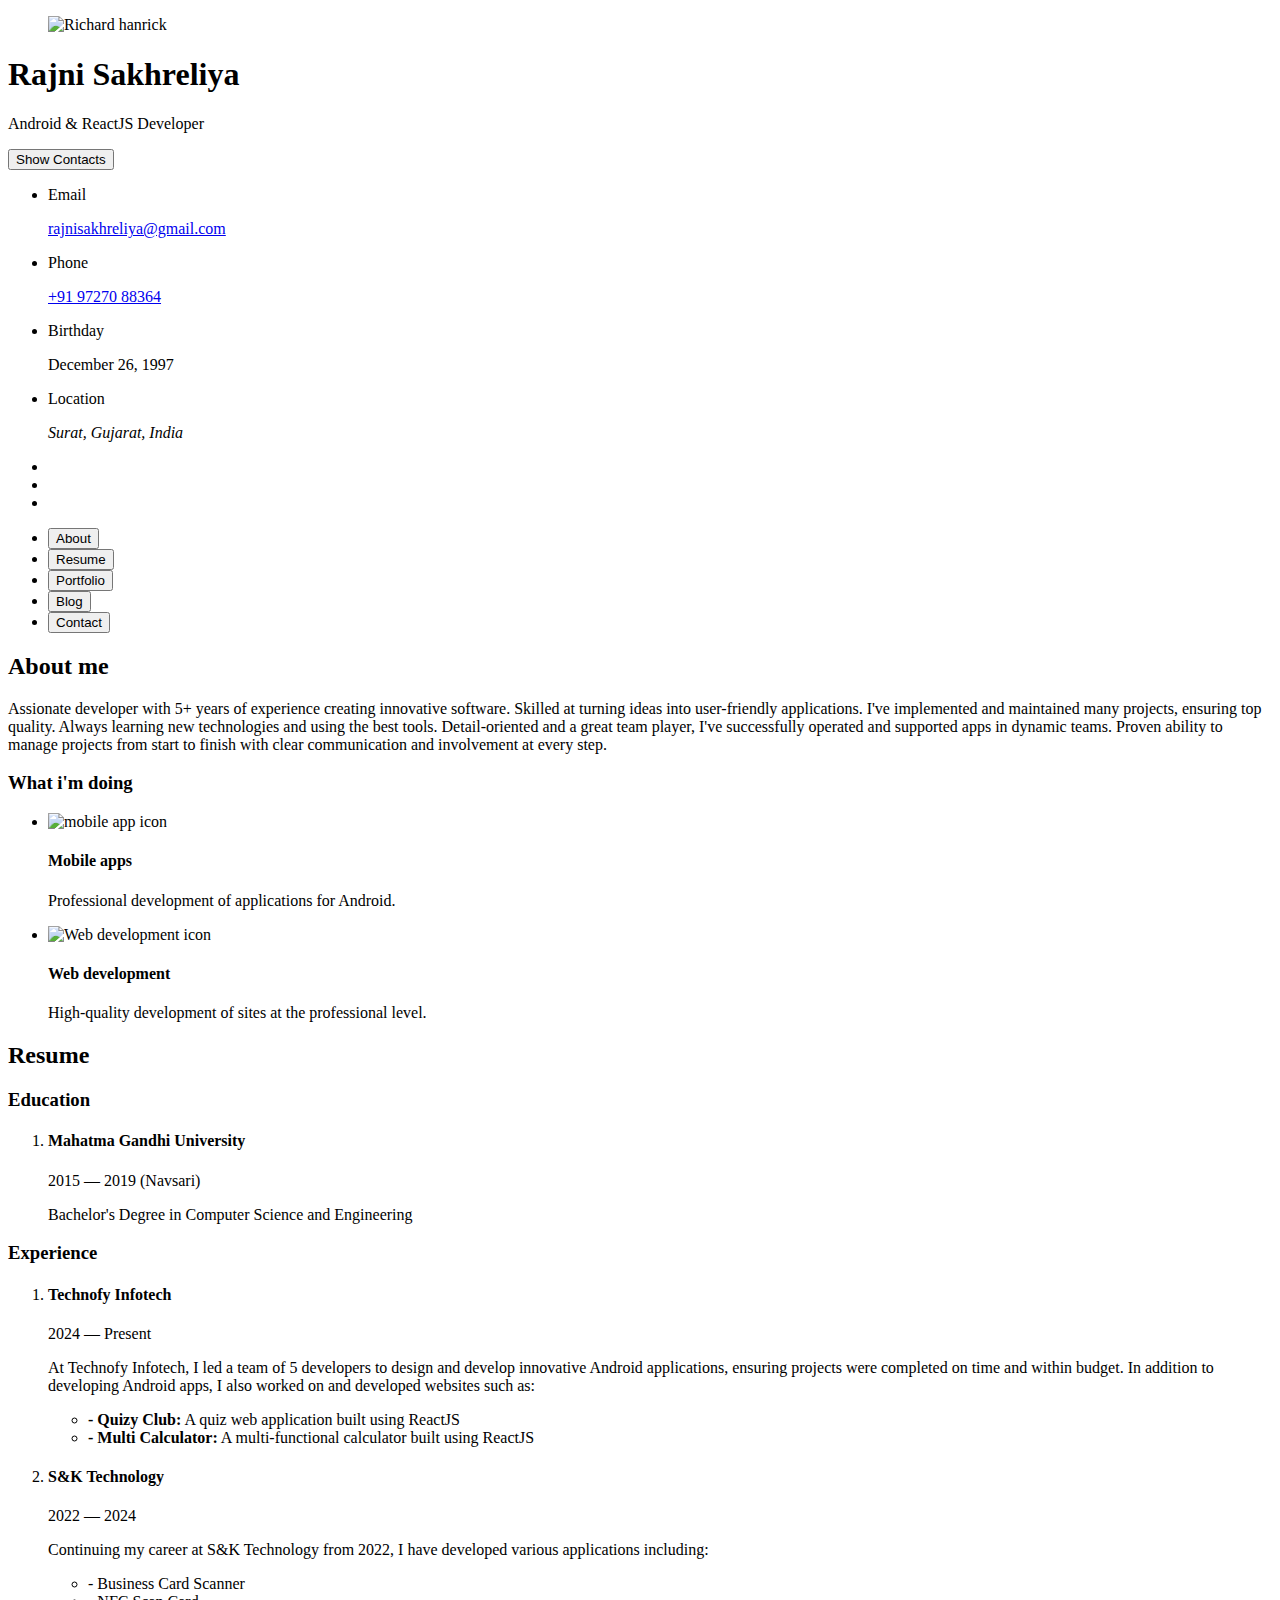
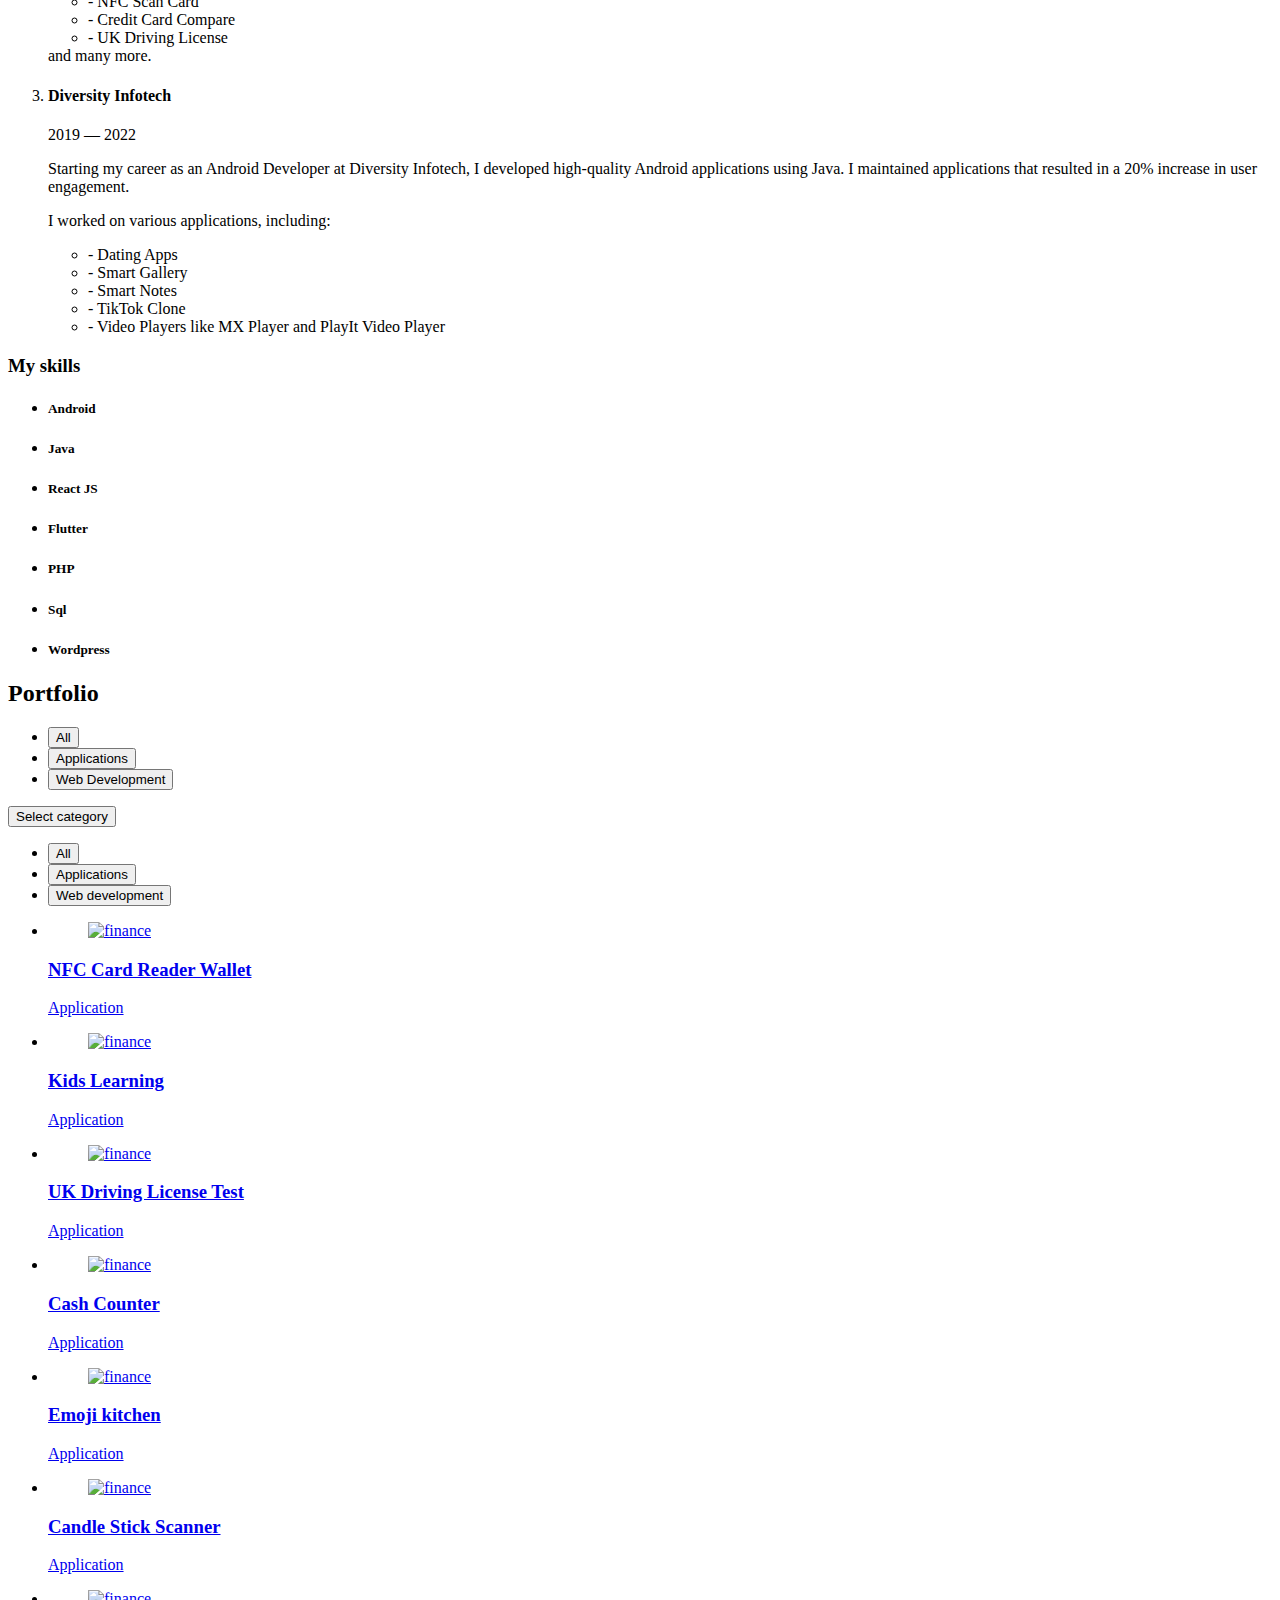
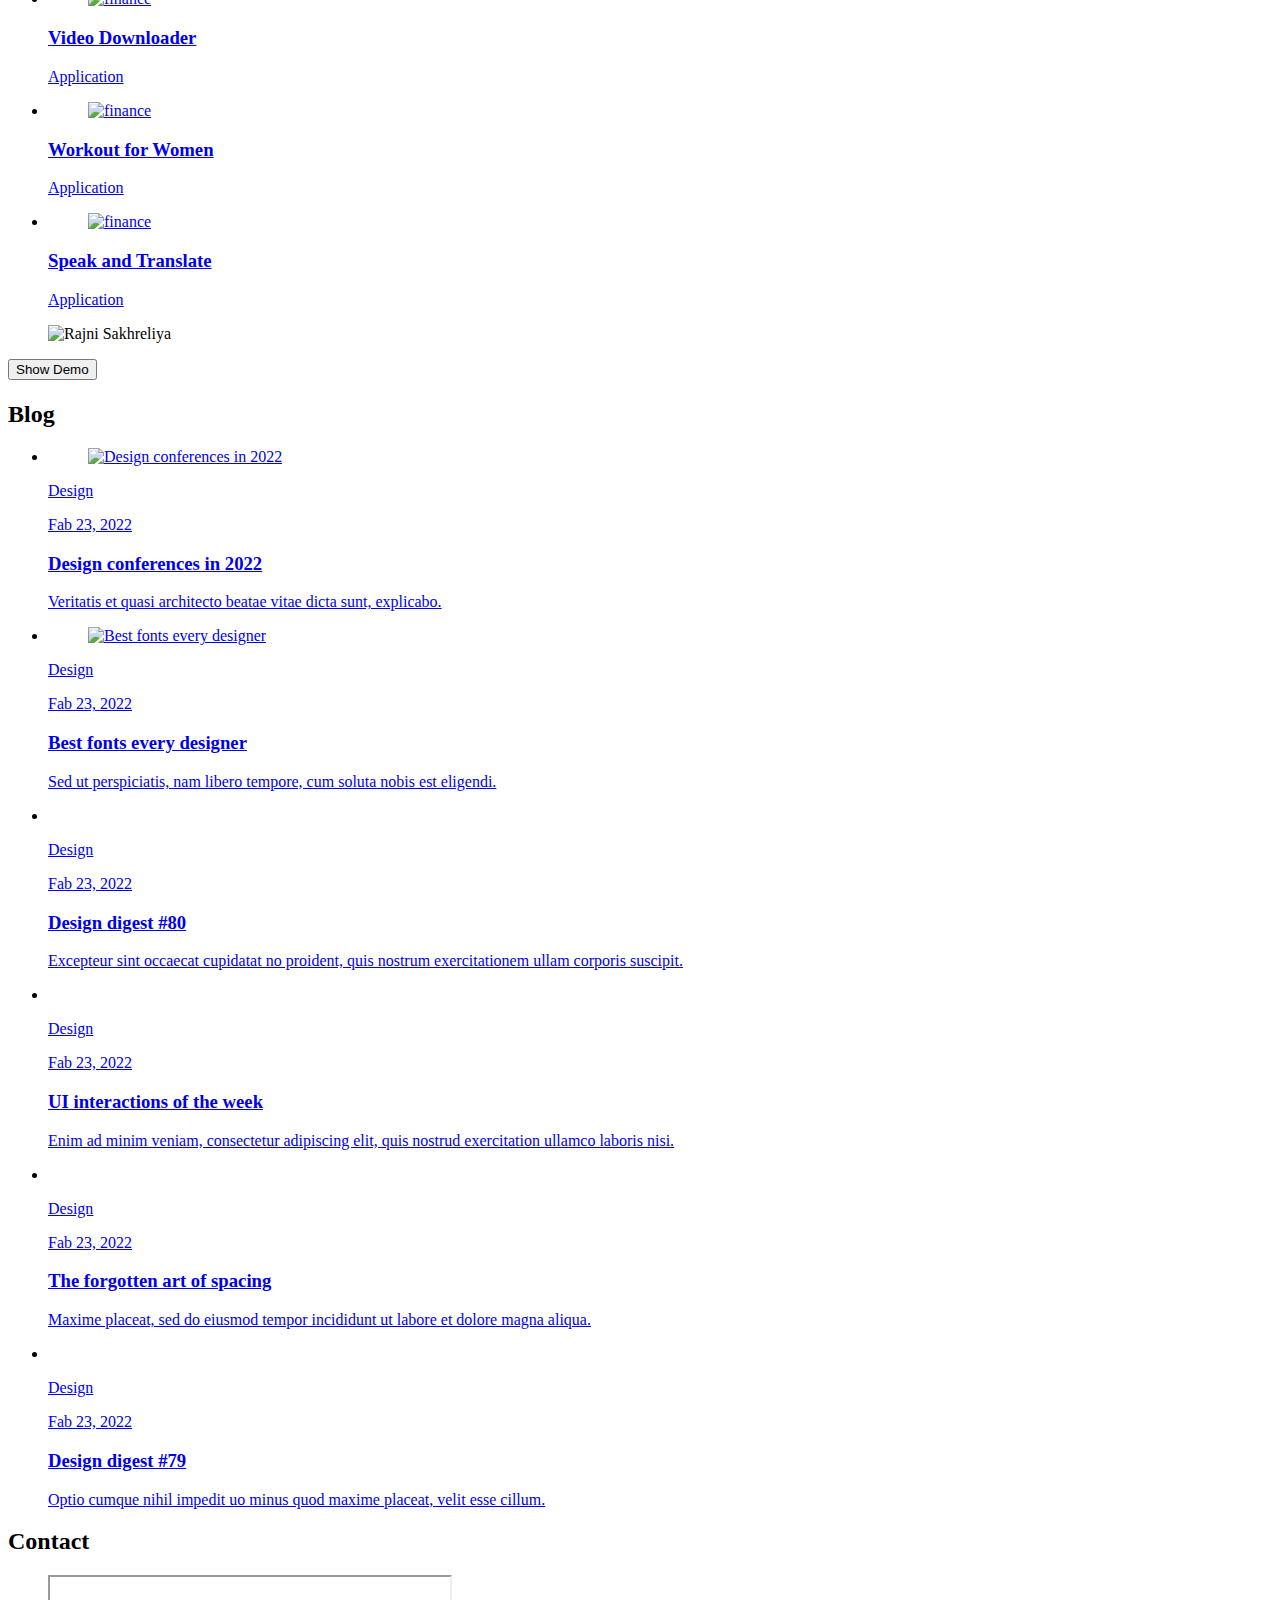
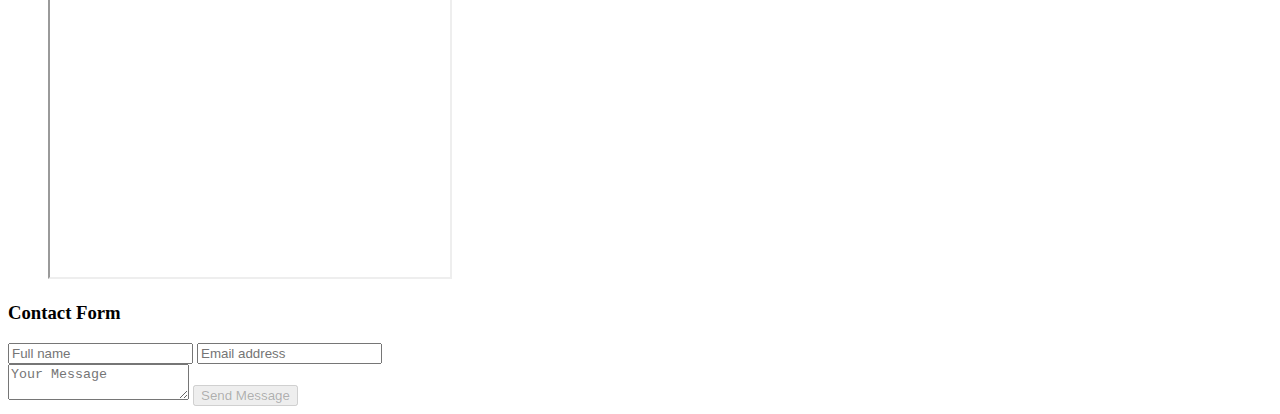
==== index.html @ 37bd0cf2 "Update index.html" ====
<!DOCTYPE html>
<html lang="en">

<head>
  <meta charset="UTF-8">
  <meta http-equiv="X-UA-Compatible" content="IE=edge">
  <meta name="viewport" content="width=device-width, initial-scale=1.0">
  <title>Rajni Portfolio</title>

  <link rel="shortcut icon" href="./assets/images/logo.ico" type="image/x-icon">

  <link rel="stylesheet" href="./assets/css/style.css">
  <link rel="preconnect" href="https://fonts.googleapis.com">
  <link rel="preconnect" href="https://fonts.gstatic.com" crossorigin>
  <link href="https://fonts.googleapis.com/css2?family=Poppins:wght@300;400;500;600&display=swap" rel="stylesheet">
</head>

<body>
  <main>

    <!-- SideBar -->
    <aside class="sidebar" data-sidebar>
      <div class="sidebar-info">

        <figure class="avatar-box">
          <img src="./assets/images/my-avatar.png" alt="Richard hanrick" width="80" style="margin-bottom: 1px;">
        </figure>

        <div class="info-content">
          <h1 class="name" title="Richard hanrick">Rajni Sakhreliya</h1>
          <p class="title">Android & ReactJS Developer</p>
        </div>

        <button class="info_more-btn" data-sidebar-btn>
          <span>Show Contacts</span>
          <ion-icon name="chevron-down"></ion-icon>
        </button>

      </div>

      <div class="sidebar-info_more">
        <div class="separator"></div>

        <ul class="contacts-list">
          <li class="contact-item">

            <div class="icon-box">
              <ion-icon name="mail-outline"></ion-icon>
            </div>

            <div class="contact-info">
              <p class="contact-title">Email</p>
              <a href="mailto:rajnisakhreliya@gmail.com" class="contact-link">rajnisakhreliya@gmail.com</a>
            </div>

          </li>

          <li class="contact-item">
            <div class="icon-box">
              <ion-icon name="phone-portrait-outline"></ion-icon>
            </div>

            <div class="contact-info">
              <p class="contact-title">Phone</p>

              <a href="tel:+919727088364" class="contact-link">+91 97270 88364</a>
            </div>
          </li>

          <li class="contact-item">

            <div class="icon-box">
              <ion-icon name="calendar-outline"></ion-icon>
            </div>

            <div class="contact-info">
              <p class="contact-title">Birthday</p>

              <time datetime="1997-12-26">December 26, 1997</time>
            </div>

          </li>

          <li class="contact-item">
            <div class="icon-box">
              <ion-icon name="location-outline"></ion-icon>
            </div>

            <div class="contact-info">
              <p class="contact-title">Location</p>

              <address>Surat, Gujarat, India</address>
            </div>
          </li>

        </ul>

        <div class="separator"></div>

        <ul class="social-list">
          <li class="social-item">
            <a href="https://www.linkedin.com/in/rajni-sakhreliya" class="social-link">
              <ion-icon name="logo-linkedin"></ion-icon>
            </a>
          </li>

          <li class="social-item">
            <a href="https://www.instagram.com/rajni_sakhreliya" class="social-link">
              <ion-icon name="logo-instagram"></ion-icon>
            </a>
          </li>

          <li class="social-item">
            <a href="https://www.facebook.com/rajni.sakhreliya" class="social-link">
              <ion-icon name="logo-facebook"></ion-icon>
            </a>
          </li>
        </ul>
      </div>
    </aside>

    <!--
      - #main-content
    -->

    <div class="main-content">
      <!--
        - #NAVBAR
      -->

      <nav class="navbar">

        <ul class="navbar-list">

          <li class="navbar-item">
            <button class="navbar-link  active" data-nav-link>About</button>
          </li>

          <li class="navbar-item">
            <button class="navbar-link" data-nav-link>Resume</button>
          </li>

          <li class="navbar-item">
            <button class="navbar-link" data-nav-link>Portfolio</button>
          </li>

          <li class="navbar-item">
            <button class="navbar-link" data-nav-link>Blog</button>
          </li>

          <li class="navbar-item">
            <button class="navbar-link" data-nav-link>Contact</button>
          </li>
        </ul>
      </nav>

      <!--
        - #ABOUT
      -->

      <article class="about  active" data-page="about">

        <header>
          <h2 class="h2 article-title">About me</h2>
        </header>

        <section class="about-text">
          <p>
            Assionate developer with 5+ years of experience creating innovative software. Skilled at turning ideas into
            user-friendly applications. I've implemented and maintained many projects, ensuring top quality. Always
            learning new technologies and using the best tools. Detail-oriented and a great team player, I've
            successfully operated and supported apps in dynamic teams. Proven ability to manage projects from start to
            finish with clear communication and involvement at every step.
          </p>
        </section>

        <!--
          - service
        -->

        <section class="service">
          <h3 class="h3 service-title">What i'm doing</h3>

          <ul class="service-list">

            <li class="service-item">
              <div class="service-icon-box">
                <img src="./assets/images/icon-app.svg" alt="mobile app icon" width="40">
              </div>

              <div class="service-content-box">
                <h4 class="h4 service-item-title">Mobile apps</h4>
                <p class="service-item-text">
                  Professional development of applications for Android.
                </p>
              </div>
            </li>

            <li class="service-item">
              <div class="service-icon-box">
                <img src="./assets/images/icon-dev.svg" alt="Web development icon" width="40">
              </div>

              <div class="service-content-box">
                <h4 class="h4 service-item-title">Web development</h4>
                <p class="service-item-text">
                  High-quality development of sites at the professional level.
                </p>
              </div>
            </li>
          </ul>
        </section>

      </article>

      <!--
        - #RESUME ARTICAL
      -->

      <article class="resume" data-page="resume">
        <header>
          <h2 class="h2 article-title">Resume</h2>
        </header>

        <section class="timeline">

          <div class="title-wrapper">
            <div class="icon-box">
              <ion-icon name="book-outline"></ion-icon>
            </div>
            <h3 class="h3">Education</h3>
          </div>

          <ol class="timeline-list">
            <li class="timeline-item">
              <h4 class="h4 timeline-item-title">Mahatma Gandhi University </h4>

              <span>2015 — 2019 (Navsari)</span>

              <p class="timeline-text">
                Bachelor's Degree in Computer Science and Engineering
              </p>
            </li>

          </ol>
        </section>

        <section class="timeline">

          <div class="title-wrapper">
            <div class="icon-box">
              <ion-icon name="book-outline"></ion-icon>
            </div>

            <h3 class="h3">Experience</h3>
          </div>

          <ol class="timeline-list">
            <li class="timeline-item">
              <h4 class="h4 timeline-item-title">Technofy Infotech</h4>

              <span>2024 — Present</span>

              <p class="timeline-text">
                At Technofy Infotech, I led a team of 5 developers to design and develop innovative Android
                applications, ensuring
                projects were completed on time and within budget. In addition to developing Android apps, I also worked
                on and
                developed websites such as:
              <ul>
                <li class="timeline-text"><strong>- Quizy Club:</strong> A quiz web application built using ReactJS</li>
                <li class="timeline-text"><strong>- Multi Calculator:</strong> A multi-functional calculator built using
                  ReactJS
                </li>
              </ul>
              </p>
            </li>

            <li class="timeline-item">
              <h4 class="h4 timeline-item-title">S&K Technology</h4>

              <span>2022 — 2024</span>

              <p class="timeline-text">
                Continuing my career at S&K Technology from 2022, I have developed various applications including:
              <ul>
                <li class="timeline-text">- Business Card Scanner</li>
                <li class="timeline-text">- NFC Scan Card</li>
                <li class="timeline-text">- Credit Card Compare</li>
                <li class="timeline-text">- UK Driving License</li>
              </ul>
              and many more.
              </p>
            </li>

            <li class="timeline-item">
              <h4 class="h4 timeline-item-title">Diversity Infotech</h4>

              <span>2019 — 2022</span>

              <p class="timeline-text">
                Starting my career as an Android Developer at Diversity Infotech, I developed high-quality Android
                applications using
                Java. I maintained applications that resulted in a 20% increase in user engagement.
              </p>
              <p class="timeline-text">I worked on various applications, including:</p>
              <ul>
                <li class="timeline-text">- Dating Apps</li>
                <li class="timeline-text">- Smart Gallery</li>
                <li class="timeline-text">- Smart Notes</li>
                <li class="timeline-text">- TikTok Clone</li>
                <li class="timeline-text">- Video Players like MX Player and PlayIt Video Player</li>
              </ul>
            </li>
          </ol>
        </section>

        <section class="skill">
          <h3 class="h3 skills-title">My skills</h3>

          <ul class="skills-list content-card">
            <li class="skills-item">
              <div class="title-wrapper">
                <h5 class="h5">Android</h5>
                <data value="90"></data>
              </div>

              <div class="skill-progress-bg">
                <div class="skill-progress-fill" style="width: 95%;"></div>
              </div>
            </li>

            <li class="skills-item">
              <div class="title-wrapper">
                <h5 class="h5">Java</h5>
                <data value="70"></data>
              </div>

              <div class="skill-progress-bg">
                <div class="skill-progress-fill" style="width: 90%;"></div>
              </div>
            </li>

            <li class="skills-item">
              <div class="title-wrapper">
                <h5 class="h5">React JS</h5>
                <data value="90"></data>
              </div>

              <div class="skill-progress-bg">
                <div class="skill-progress-fill" style="width: 70%;"></div>
              </div>
            </li>

            <li class="skills-item">
              <div class="title-wrapper">
                <h5 class="h5">Flutter</h5>
                <data value="50"></data>
              </div>

              <div class="skill-progress-bg">
                <div class="skill-progress-fill" style="width: 60%;"></div>
              </div>
            </li>

            <li class="skills-item">
              <div class="title-wrapper">
                <h5 class="h5">PHP</h5>
                <data value="50"></data>
              </div>

              <div class="skill-progress-bg">
                <div class="skill-progress-fill" style="width: 75%;"></div>
              </div>
            </li>

            <li class="skills-item">
              <div class="title-wrapper">
                <h5 class="h5">Sql</h5>
                <data value="50"></data>
              </div>

              <div class="skill-progress-bg">
                <div class="skill-progress-fill" style="width: 80%;"></div>
              </div>
            </li>

            <li class="skills-item">
              <div class="title-wrapper">
                <h5 class="h5">Wordpress</h5>
                <data value="50"></data>
              </div>

              <div class="skill-progress-bg">
                <div class="skill-progress-fill" style="width: 70%;"></div>
              </div>
            </li>

          </ul>
        </section>
      </article>

      <!--
        - #PORTFOLIO
      -->

      <article class="portfolio" data-page="portfolio">

        <header>
          <h2 class="h2 article-title">Portfolio</h2>
        </header>

        <section class="projects">

          <ul class="filter-list">

            <li class="filter-item">
              <button class="active" data-filter-btn>All</button>
            </li>

            <li class="filter-item">
              <button data-filter-btn>Applications</button>
            </li>

            <li class="filter-item">
              <button data-filter-btn>Web Development</button>
            </li>

          </ul>

          <div class="filter-select-box">
            <button class="filter-select" data-select>
              <div class="select-value" data-selecct-value>Select category</div>

              <div class="select-icon">
                <ion-icon name="chevron-down"></ion-icon>
              </div>
            </button>

            <ul class="select-list">

              <li class="select-item">
                <button data-select-item>All</button>
              </li>

              <li class="select-item">
                <button data-select-item>Applications</button>
              </li>

              <li class="select-item">
                <button data-select-item>Web development</button>
              </li>
            </ul>
          </div>

          <ul class="project-list">

            <!-- NFC Card -->
            <li class="project-item active" data-filter-item data-category="applications">
              <a href="#">
                <figure class="project-img">
                  <div class="project-item-icon-box">
                    <ion-icon name="eye-outline"></ion-icon>
                  </div>

                  <img src="./assets/images/project-emv-card-reader.png" data-project-item-img alt="finance"
                    loading="lazy">
                </figure>

                <h3 class="project-title" data-project-item-title>NFC Card Reader Wallet</h3>
                <p class="project-category" data-project-item-category>Application</p>
                <div data-project-item-description style="display: none;">
                  The Credit Card Reader & NFC (EMV) Reader app
                  was designed to allow users to read the public data stored on their NFC-compliant EMV banking cards,
                  such as credit cards.
                  </br>
                  You can check the credit cards of different banks in more than 10 countries. You can get more details
                  of credit cards. There is also a section where you can filter out credit cards based on categories
                  like Shopping, Rewards, travel, Fuel, Essentials, and many more.
                  </br>
                  Also you can compare credit cards of different bank and different category wise. Please note, that we
                  are showing details of the credit cards, we do not provide any cards or apply to any cards.
                  </br></br>
                  Features:
                  <ul>
                    <li>★ Enriched user experience with intuitive and easy-to-navigate UI</li>
                    <li>★ Hassle-free store card details in the app</li>
                    <li>★ Check Credit cards of different banks in various countries</li>
                    <li>★ Check Credit cards of different categories like Shopping, Travel, Lifestyle, etc</li>
                    <li>★ Bookmark the Credit card you like to check later</li>
                    <li>★ Compare cards to find out which card is best for you</li>
                  </ul>

                </div>
                <div data-project-item-languages style="display: none;">Android, Java,API Calling, XML, Sql, MVVM </div>
                <div data-project-item-demo style="display: none;">
                  https://drive.google.com/file/d/1HzG6AMuUWaq7MR0-kSmy1gDQw8aWxxe7/view?usp=sharing</div>
              </a>
            </li>

            <!-- KidsLearning -->
            <li class="project-item active" data-filter-item data-category="applications">
              <a href="#">
                <figure class="project-img">
                  <div class="project-item-icon-box">
                    <ion-icon name="eye-outline"></ion-icon>
                  </div>

                  <img src="./assets/images/project-kids-learning.png" data-project-item-img alt="finance"
                    loading="lazy">
                </figure>

                <h3 class="project-title" data-project-item-title>Kids Learning</h3>
                <p class="project-category" data-project-item-category>Application</p>
                <div data-project-item-description style="display: none;">Online ABC kids tracing activity for preschool
                  children's home schooling. Kids Learning - Preschool Game is a phonics and alphabet teaching app that
                  makes learning fun for children, from toddlers all the way to preschoolers and kindergartners. It
                  features a series of tracing games to help kids recognize letter shapes, associate them with phonic
                  sounds, and put their alphabet knowledge to use in fun matching exercises.
                  </br></br>
                  Learning English letters, numbers, shapes, curves, slanting lines, straight lines, simple lines and
                  free drawings, colors, and other basic vocabulary. Any toddler, kindergartner or preschool age child
                  can learn English and the English alphabet and numbers simply kids tracing letters by following their
                  finger.
                  </br></br>
                  Features:
                  <ul>
                    <li>★ A colorful early education app that helps children learn the English alphabet.</li>
                    <li>★ Includes ABC tracing games, phonics pairing, letter matching, and more.</li>
                    <li>★ Uppercase and lowercase letters to trace, listen to, and match.</li>
                    <li>★ The smart interface helps kids focus on phonics and letters without accidentally exiting the
                      game.</li>
                    <li>★ No third-party ads, no in-app purchases, no tricks. Just pure educational fun!</li>
                  </ul>

                </div>
                <div data-project-item-languages style="display: none;">Android, Java, XML, Sql, MVVM, Gaming</div>
                <div data-project-item-demo style="display: none;">
                  https://drive.google.com/file/d/1RkirMKvVw6NXuIkEI4VCY2BHumgSeE2_/view?usp=sharing</div>
              </a>
            </li>

            <!-- UK RTO Exam -->
            <li class="project-item active" data-filter-item data-category="applications">
              <a href="#">
                <figure class="project-img">
                  <div class="project-item-icon-box">
                    <ion-icon name="eye-outline"></ion-icon>
                  </div>

                  <img src="./assets/images/project-uk-driving-test.png" data-project-item-img alt="finance"
                    loading="lazy">
                </figure>

                <h3 class="project-title" data-project-item-title>UK Driving License Test</h3>
                <p class="project-category" data-project-item-category>Application</p>
                <div data-project-item-description style="display: none;">
                  Pass your DVSA driving theory test with the UK Driving Theory Test app. This comprehensive app is
                  your one-stop solution, packed with the newest revision questions and answers for 2024, officially
                  licensed by DVSA.
                  </br></br>
                  Features:
                  <ul>
                    <li>★ Latest Hazard Perception Clips </li>
                    <li>★ Track your learning progress </li>
                    <li>★ Choose between multiple training modes</li>
                    <li>★ Gain free lifetime access</li>
                  </ul>
                </div>

                <div data-project-item-languages style="display: none;">Android, Java, XML, Sql, MVVM, Api </div>
                <div data-project-item-demo style="display: none;">
                  https://drive.google.com/file/d/1gPe0cGnFcUcIkZ-HS95boil0c5PxLZWm/view?usp=sharing</div>
              </a>
            </li>

            <!-- Cashcounter -->
            <li class="project-item active" data-filter-item data-category="applications">
              <a href="#">
                <figure class="project-img">
                  <div class="project-item-icon-box">
                    <ion-icon name="eye-outline"></ion-icon>
                  </div>

                  <img src="./assets/images/project-cash-counter.png" data-project-item-img alt="finance"
                    loading="lazy">
                </figure>

                <h3 class="project-title" data-project-item-title>Cash Counter</h3>
                <p class="project-category" data-project-item-category>Application</p>
                <div data-project-item-description style="display: none;">Easily count and keep track of your cash with
                  the ultimate money counting app.
                  </br></br>
                  Cash Counter - Money Counter is specially designed for Indian user to calculate daily counter of a
                  shop, or a user can use it for banking purpose. cash calculator money counter. This app is ads free
                  version of cash counter and Calculation app.

                  It is extremely simple to use and is meant to help you conduct your day-to-day business operations
                  faster and easier than before, such as managing Jama Udhar, sending payment getting daily and
                  time-wise reports. You can use the app fully offline/online, and you can backup whenever you get
                  network. If you lose or change your phone, you can restore all your data.
                  </br></br>
                  Features:
                  <ul>
                    <li>★ Billing companies, Timber business, Restaurant</li>
                    <li>★ DTH Recharge, Mobile Recharge and Electronics Repair and Accessories shops</li>
                    <li>★ Kirana Shop, General Store, Grocery Store, Provision Store</li>
                    <li>★ Bakery, Snacks Centers, Fruit and Juice Shops</li>
                    <li>★ Jewellery shop, Jauhar, gold seller</li>
                    <li>★ Garments, Hosiery, tailor shop</li>
                    <li>★ Paan Shops, Chai Shop, Cigarette Dukaan</li>
                    <li>★ Personal Credit Book Keeping</li>
                    <li>★ Udhar Bahi Khata or Credit Ledger</li>
                    <li>★ Credit Debit Book For personal use</li>
                  </ul>
                  </br>
                  Just put the number of Banknotes And coins. The money counter will help you to sum up the total values
                  of banknotes and coins. The summation of the entered money will be calculated and shown instantly.
                  Especially useful for shopkeepers and small and medium businesses making sales on credit and len den.

                </div>
                <div data-project-item-languages style="display: none;">Android, Java, XML, Sql, MVVM </div>
                <div data-project-item-demo style="display: none;">
                  https://drive.google.com/file/d/1NC8bgMeU8YXLPoBxiuBSlPgnDsabXAvg/view?usp=sharing</div>
              </a>
            </li>

            <!-- Emoji kitchen -->
            <li class="project-item active" data-filter-item data-category="applications">
              <a href="#">
                <figure class="project-img">
                  <div class="project-item-icon-box">
                    <ion-icon name="eye-outline"></ion-icon>
                  </div>

                  <img src="./assets/images/project-emoji-kitchen.png" data-project-item-img alt="finance"
                    loading="lazy">
                </figure>

                <h3 class="project-title" data-project-item-title>Emoji kitchen</h3>
                <p class="project-category" data-project-item-category>Application</p>
                <div data-project-item-description style="display: none;">The app has a unique feature that expresses
                  your emotions in emojis that are built by you🎨. This is like an emojis merge game, like a kitchen of
                  emojis. You can cook emojis👩‍🍳👨‍🍳 as per your need. That expresses your true love and your
                  emotions. The DIY mix app makes you happier to express your feelings in emojis without using
                  repetitive words🔥.
                  </br></br>
                  Features:
                  <ul>
                    <li>★ Unique mix emoji is ready for your use. Various emoji categories in Emoji Kitchen app include
                      smileys, animals, food... and more.</li>
                    <li>★ Select two emojis and merge them with over 500+ unique emojis to create cute emojis, DIY
                      animal emojis, mix emoji with Emoji Kitchen DIY mix.</li>
                    <li>★ Merge Emojis app is easy for all ages and has unlimited playtime.</li>
                    <li>★ Emoji Kitchen Emoji Mix regularly updates with new emojis.</li>
                    <li>10,000+ Combined Results: Emoji Kitchen DIY mix unique emoji creations and is completely free to
                      play.</li>
                  </ul>

                </div>
                <div data-project-item-languages style="display: none;">Android, Java, XML, Sql </div>
                <div data-project-item-demo style="display: none;">
                  https://drive.google.com/file/d/1XNHiolx2_KIKtWQPYAycQWu7V4E7kVLO/view?usp=sharing</div>
              </a>
            </li>

            <!-- Candle Stick -->
            <li class="project-item active" data-filter-item data-category="applications">
              <a href="#">
                <figure class="project-img">
                  <div class="project-item-icon-box">
                    <ion-icon name="eye-outline"></ion-icon>
                  </div>

                  <img src="./assets/images/project-candle-stick.png" data-project-item-img alt="finance"
                    loading="lazy">
                </figure>

                <h3 class="project-title" data-project-item-title>Candle Stick Scanner</h3>
                <p class="project-category" data-project-item-category>Application</p>
                <div data-project-item-description style="display: none;">
                  This app will teach you from A to Z, including advanced candlestick patterns and chart patterns.We aim
                  to make top-tier financial education accessible to everyone, ensuring both absolute beginners and
                  experienced traders can unlock new knowledge.
                  </br>
                  Embark on an extensive journey into the world of trading with our app. Our platform offers a wide
                  array of tutorials covering various aspects of trading, from basic concepts to advanced strategies.
                  </br>
                  Professionals use candlestick patterns to predict market movements and maximize profits. With our app,
                  you can leverage these powerful tools to enhance your trading success.
                  </br></br>
                  Features:
                  <ul>
                    <li>★ High-Quality Financial Education</li>
                    <li>★ Comprehensive Tutorials</li>
                    <li>★ Master Candlestick Patterns</li>
                  </ul>
                </div>

                <div data-project-item-languages style="display: none;">Android, Java, XML, Sql, MVVM, Api </div>
                <div data-project-item-demo style="display: none;">
                  https://drive.google.com/file/d/1rHL5Gvr1xMzDjvcLE6acLAMd4PKIaBxb/view?usp=sharing</div>
              </a>
            </li>

            <!-- Video Downloader -->
            <li class="project-item active" data-filter-item data-category="applications">
              <a href="#">
                <figure class="project-img">
                  <div class="project-item-icon-box">
                    <ion-icon name="eye-outline"></ion-icon>
                  </div>

                  <img src="./assets/images/project-video-downloader.png" data-project-item-img alt="finance"
                    loading="lazy">
                </figure>

                <h3 class="project-title" data-project-item-title>Video Downloader</h3>
                <p class="project-category" data-project-item-category>Application</p>
                <div data-project-item-languages style="display: none;">Android, Java, Sql, Api </div>
                <div data-project-item-demo style="display: none;">
                  https://drive.google.com/file/d/1o6hQ4DJOy5TppKMUfPt34MFmVFn14QcT/view?usp=sharing</div>
              </a>
            </li>

            <!-- Fitness Workout -->
            <li class="project-item active" data-filter-item data-category="applications">
              <a href="#">
                <figure class="project-img">
                  <div class="project-item-icon-box">
                    <ion-icon name="eye-outline"></ion-icon>
                  </div>

                  <img src="./assets/images/project-fitness-workout.png" data-project-item-img alt="finance"
                    loading="lazy">
                </figure>

                <h3 class="project-title" data-project-item-title>Workout for Women</h3>
                <p class="project-category" data-project-item-category>Application</p>
                <div data-project-item-description style="display: none;">
                  Get fit with the women workout - female fitness app! Sweat 7 mins a day to get a perfect bikini body!
                  Women Workout - Female Fitness helps you burn belly fat, tone butt, slim legs, trim waistline and get
                  in shape. Follow the home workout to feel the burn. Keep fit and be a better me!
                  </br>
                  Train your body, burn calories, lose weight, you will get a sexy body before you know it!
                  </br></br>
                  Features:
                  <ul>
                    <li>★ Workout at Home</li>
                    <li>★ Customize Training</li>
                    <li>★ Fat Burning Workouts & Hiit Workouts</li>
                    <li>★ Fitness Coach</li>
                    <li>★ No equipment needed</li>
                    <li>★ Lose Belly Fat</li>
                  </ul>
                </div>

                <div data-project-item-languages style="display: none;">Android, Java, XML, Sql, MVVM, Api </div>
                <div data-project-item-demo style="display: none;"></div>
              </a>
            </li>

            <!-- Speak Translate -->
            <li class="project-item active" data-filter-item data-category="applications">
              <a href="#">
                <figure class="project-img">
                  <div class="project-item-icon-box">
                    <ion-icon name="eye-outline"></ion-icon>
                  </div>

                  <img src="./assets/images/project-speak-translate.png" data-project-item-img alt="finance"
                    loading="lazy">
                </figure>

                <h3 class="project-title" data-project-item-title>Speak and Translate</h3>
                <p class="project-category" data-project-item-category>Application</p>
                <div data-project-item-description style="display: none;">
                  Speak and Translate – Translator Master all languages is a voice translator and document translator
                  tool.This app provide multiple features including offline translation, speech to translate, text to
                  speech, voice interpreter - translator, document translator, translator master all language etc
                  </br></br>
                  Features:
                  <ul>
                    <li>★ All Languages Translator</li>
                    <li>★ Interpreter voice translator </li>
                    <li>★ Speech to Text Translator</li>
                    <li>★ User Friendly Design</li>
                  </ul>
                </div>

                <div data-project-item-languages style="display: none;">Android, Java, XML, Sql, MVVM, Api </div>
                <div data-project-item-demo style="display: none;"></div>
              </a>
            </li>


          </ul>
        </section>

        <div class="modal-container" data-modal-container-portpolio>

          <div class="overlay" data-overlay></div>

          <section class="testimonials-modal">
            <div class="modal-close-btn" data-modal-close-btn-portpolio>
              <ion-icon name="close-outline"></ion-icon>
            </div>

            <div class="modal-img-wrapper">
              <figure class="modal-avatar-box">
                <img src="./assets/images/avatar-1.png" alt="Rajni Sakhreliya" data-project-img>
              </figure>

              <button class="demo-button" data-show-demo-button>Show Demo</button>
            </div>

            <div class="modal-content">
              <h4 class="h3 modal-title" data-project-title></h4>
              <div class="project-language" data-project-technologies></div>
              <div data-project-text style="margin-top: 10px;" class="project-description"></div>
            </div>
          </section>
        </div>
      </article>

      <!--
        - #BLOG
      -->

      <article class="blog" data-page="blog">

        <header>
          <h2 class="h2 article-title">Blog</h2>
        </header>

        <section class="blog-posts">
          <ul class="blog-posts-list">

            <li class="blog-post-item">
              <a href="#">
                <figure class="blog-banner-box">
                  <img src="./assets/images/blog-1.jpg" alt="Design conferences in 2022" loading="lazy">
                </figure>

                <div class="blog-content">
                  <div class="blog-meta">
                    <p class="blog-category">Design</p>
                    <span class="dot"></span>
                    <time datetime="2022-02-23">Fab 23, 2022</time>
                  </div>

                  <h3 class="h3 blog-item-title">Design conferences in 2022</h3>

                  <p class="blog-text">
                    Veritatis et quasi architecto beatae vitae dicta sunt, explicabo.
                  </p>
                </div>
              </a>
            </li>

            <li class="blog-post-item">
              <a href="#">

                <figure class="blog-banner-box">
                  <img src="./assets/images/blog-2.jpg" alt="Best fonts every designer" loading="lazy">
                </figure>

                <div class="blog-content">

                  <div class="blog-meta">
                    <p class="blog-category">Design</p>

                    <span class="dot"></span>

                    <time datetime="2022-02-23">Fab 23, 2022</time>
                  </div>

                  <h3 class="h3 blog-item-title">Best fonts every designer</h3>

                  <p class="blog-text">
                    Sed ut perspiciatis, nam libero tempore, cum soluta nobis est eligendi.
                  </p>

                </div>

              </a>
            </li>

            <li class="blog-post-item">
              <a href="#">

                <figure class="blog-banner-box">
                  <img src="./assets/images/blog-3.jpg" alt="Design digest #80" loading="lazy">
                </figure>

                <div class="blog-content">

                  <div class="blog-meta">
                    <p class="blog-category">Design</p>

                    <span class="dot"></span>

                    <time datetime="2022-02-23">Fab 23, 2022</time>
                  </div>

                  <h3 class="h3 blog-item-title">Design digest #80</h3>

                  <p class="blog-text">
                    Excepteur sint occaecat cupidatat no proident, quis nostrum exercitationem ullam corporis suscipit.
                  </p>

                </div>

              </a>
            </li>

            <li class="blog-post-item">
              <a href="#">

                <figure class="blog-banner-box">
                  <img src="./assets/images/blog-4.jpg" alt="UI interactions of the week" loading="lazy">
                </figure>

                <div class="blog-content">

                  <div class="blog-meta">
                    <p class="blog-category">Design</p>

                    <span class="dot"></span>

                    <time datetime="2022-02-23">Fab 23, 2022</time>
                  </div>

                  <h3 class="h3 blog-item-title">UI interactions of the week</h3>

                  <p class="blog-text">
                    Enim ad minim veniam, consectetur adipiscing elit, quis nostrud exercitation ullamco laboris nisi.
                  </p>

                </div>

              </a>
            </li>

            <li class="blog-post-item">
              <a href="#">

                <figure class="blog-banner-box">
                  <img src="./assets/images/blog-5.jpg" alt="The forgotten art of spacing" loading="lazy">
                </figure>

                <div class="blog-content">

                  <div class="blog-meta">
                    <p class="blog-category">Design</p>

                    <span class="dot"></span>

                    <time datetime="2022-02-23">Fab 23, 2022</time>
                  </div>

                  <h3 class="h3 blog-item-title">The forgotten art of spacing</h3>

                  <p class="blog-text">
                    Maxime placeat, sed do eiusmod tempor incididunt ut labore et dolore magna aliqua.
                  </p>

                </div>

              </a>
            </li>

            <li class="blog-post-item">
              <a href="#">

                <figure class="blog-banner-box">
                  <img src="./assets/images/blog-6.jpg" alt="Design digest #79" loading="lazy">
                </figure>

                <div class="blog-content">

                  <div class="blog-meta">
                    <p class="blog-category">Design</p>

                    <span class="dot"></span>

                    <time datetime="2022-02-23">Fab 23, 2022</time>
                  </div>

                  <h3 class="h3 blog-item-title">Design digest #79</h3>

                  <p class="blog-text">
                    Optio cumque nihil impedit uo minus quod maxime placeat, velit esse cillum.
                  </p>

                </div>

              </a>
            </li>

          </ul>

        </section>

      </article>


      <!--
        - #CONTACT
      -->

      <article class="contact" data-page="contact">

        <header>
          <h2 class="h2 article-title">Contact</h2>
        </header>

        <section class="mapbox" data-mapbox>
          <figure>
            <iframe
              src="https://maps.google.com/maps?width=100%25&amp;height=600&amp;hl=en&amp;q=opera%20crystal%20surat+(My%20Business%20Name)&amp;t=&amp;z=15&amp;ie=UTF8&amp;iwloc=B&amp;output=embed"
              width="400" height="300" loading="lazy"></iframe>
          </figure>
        </section>

        <section class="contact-form">
          <h3 class="h3 form-title">Contact Form</h3>

          <form action="#" class="form" data-form>
            <div class="input-wrapper">
              <input type="text" name="fullname" class="form-input" placeholder="Full name" required data-form-input>
              <input type="email" name="email" class="form-input" placeholder="Email address" required data-form-input>
            </div>

            <textarea name="message" class="form-input" placeholder="Your Message" required data-form-input></textarea>

            <button class="form-btn" type="submit" disabled data-form-btn>
              <ion-icon name="paper-plane"></ion-icon>
              <span>Send Message</span>
            </button>
          </form>
        </section>
      </article>
    </div>
  </main>






  <!--
    - custom js link
  -->
  <script src="./assets/js/script.js"></script>

  <!--
    - ionicon link
  -->
  <script type="module" src="https://unpkg.com/ionicons@5.5.2/dist/ionicons/ionicons.esm.js"></script>
  <script nomodule src="https://unpkg.com/ionicons@5.5.2/dist/ionicons/ionicons.js"></script>

</body>

</html>
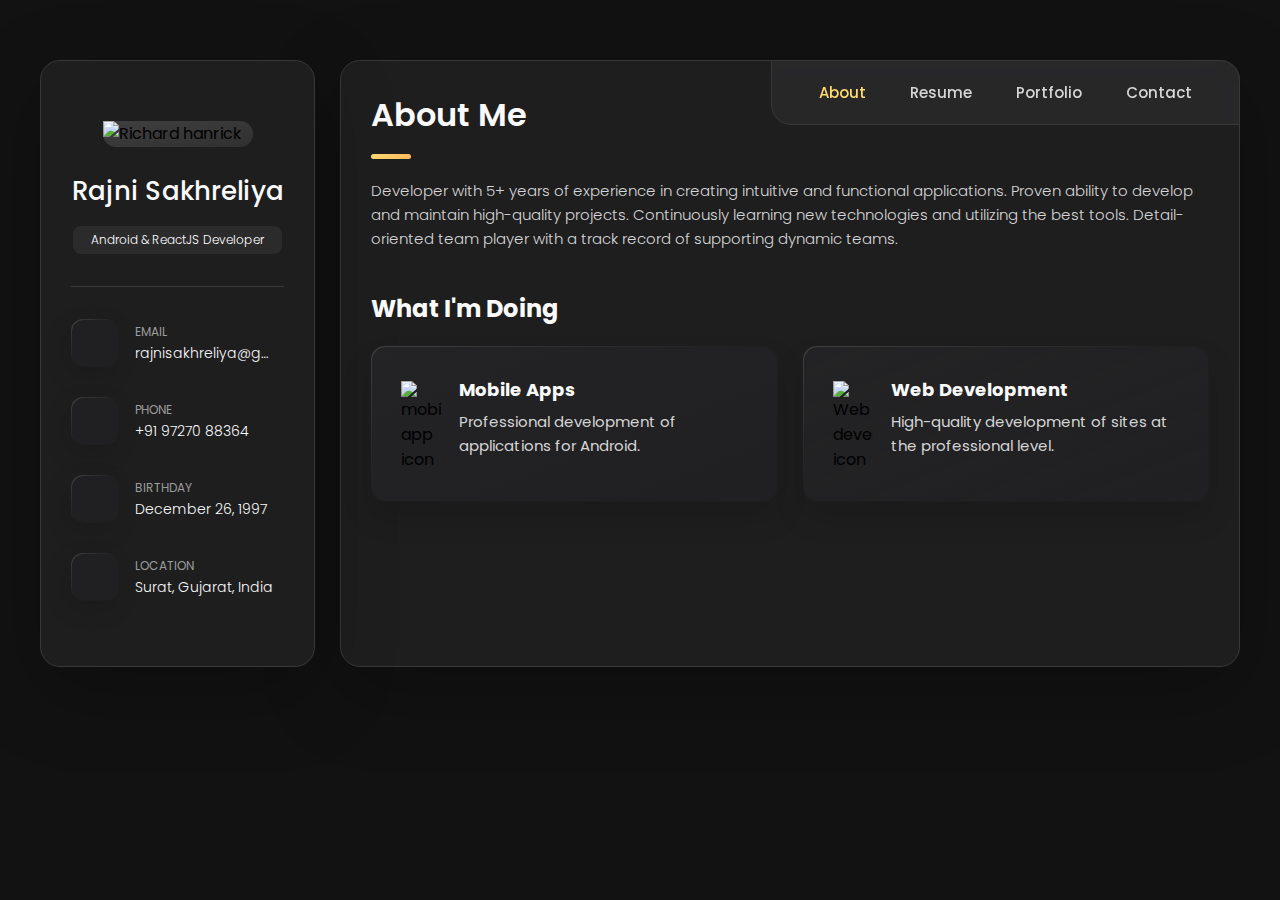
==== commit 94524602: "portfolio-2" ====
--- a/index.html
+++ b/index.html
@@ -144,9 +144,9 @@
             <button class="navbar-link" data-nav-link>Portfolio</button>
           </li>
 
-          <li class="navbar-item">
+          <!-- <li class="navbar-item">
             <button class="navbar-link" data-nav-link>Blog</button>
-          </li>
+          </li> -->
 
           <li class="navbar-item">
             <button class="navbar-link" data-nav-link>Contact</button>
@@ -166,11 +166,9 @@
 
         <section class="about-text">
           <p>
-            Assionate developer with 5+ years of experience creating innovative software. Skilled at turning ideas into
-            user-friendly applications. I've implemented and maintained many projects, ensuring top quality. Always
-            learning new technologies and using the best tools. Detail-oriented and a great team player, I've
-            successfully operated and supported apps in dynamic teams. Proven ability to manage projects from start to
-            finish with clear communication and involvement at every step.
+            Developer with 5+ years of experience in creating intuitive and functional applications. Proven
+            ability to develop and maintain high-quality projects. Continuously learning new technologies and
+            utilizing the best tools. Detail-oriented team player with a track record of supporting dynamic teams.
           </p>
         </section>
 
@@ -223,7 +221,6 @@
         </header>
 
         <section class="timeline">
-
           <div class="title-wrapper">
             <div class="icon-box">
               <ion-icon name="book-outline"></ion-icon>
@@ -241,76 +238,128 @@
                 Bachelor's Degree in Computer Science and Engineering
               </p>
             </li>
-
           </ol>
         </section>
 
         <section class="timeline">
-
           <div class="title-wrapper">
             <div class="icon-box">
               <ion-icon name="book-outline"></ion-icon>
             </div>
+            <h3 class="h3">Key Achievements</h3>
+          </div>
+
+          <ol class="timeline-list">
+            <li class="timeline-item">
+              <h4 class="h4 timeline-item-title">Team Leader (2022-2023)</h4>
+              <p class="timeline-text">
+                &#x2022; Led a team of 5+ developers, managed many projects, and handled client interactions, ensuring 95%
+                of projects were delivered on time.
+              </p>
+            </li>
+
+            <li class="timeline-item">
+              <h4 class="h4 timeline-item-title">Project Manager (2023-2024)</h4>
+              <p class="timeline-text">
+                &#x2022; Managed 10+ projects, interacted with clients, and supervised a team of 6+ members.
+              </p>
+            </li>
+          </ol>
+        </section>
+
+        <section class="timeline">
+          <div class="title-wrapper">
+            <div class="icon-box">
+              <ion-icon name="book-outline"></ion-icon>
+            </div>
 
             <h3 class="h3">Experience</h3>
           </div>
 
           <ol class="timeline-list">
             <li class="timeline-item">
-              <h4 class="h4 timeline-item-title">Technofy Infotech</h4>
-
+              <h4 class="h4 timeline-item-title">Technofy Infotech | Frontend Developer</h4>
               <span>2024 — Present</span>
-
-              <p class="timeline-text">
-                At Technofy Infotech, I led a team of 5 developers to design and develop innovative Android
-                applications, ensuring
-                projects were completed on time and within budget. In addition to developing Android apps, I also worked
-                on and
-                developed websites such as:
               <ul>
-                <li class="timeline-text"><strong>- Quizy Club:</strong> A quiz web application built using ReactJS</li>
-                <li class="timeline-text"><strong>- Multi Calculator:</strong> A multi-functional calculator built using
-                  ReactJS
+                <li class="timeline-text">
+                  &#x2022; Led a team of 5 developers, ensuring 100% of Android applications were delivered on time and
+                  within a
+                  budget of client.
+                </li>
+                <ul>
+                  <li class="timeline-text"><b>&#x2022; Quizy Club:</b> A quiz web application built using ReactJS</li>
+                  <li class="timeline-text"><b>&#x2022; Multi Calculator:</b> A multi-functional calculator built using
+                    ReactJS
+                  </li>
+                </ul>
+              </ul>
+            </li>
+
+            <li class="timeline-item">
+              <h4 class="h4 timeline-item-title">S&K Technology | Android Developer</h4>
+              <span>2022 — 2024</span>
+              <ul>
+                <li class="timeline-text">
+                  &#x2022; Developed 20+ high-quality Android applications, including:
+                </li>
+
+                <ul>
+                  <li class="timeline-text"><b>&#x2022; Business Card Scanner:</b> Reduced manual data entry time by 50%
+                    for
+                    users</li>
+                  <li class="timeline-text"><b>&#x2022; NFC Scan Card:</b> Achieved a 30% increase in scanning speed
+                    compared
+                    to previous versions</li>
+                  <li class="timeline-text"><b>&#x2022; Credit Card Compare:</b> Increased user savings by 20% by
+                    optimizing
+                    comparison algorithms</li>
+                  <li class="timeline-text"><b>&#x2022; UK Driving License App:</b> Reached 10,000+ downloads within the
+                    first
+                    three months</li>
+                </ul>
+
+                <li class="timeline-text">
+                  &#x2022; Coordinated testing and validation, reducing bugs by 25% and ensuring compliance with
+                  industry
+                  standards
+                </li>
+                <li class="timeline-text">
+                  &#x2022; Utilized the latest technologies to achieve 99% application uptime and a 20% performance
+                  improvement.
                 </li>
               </ul>
-              </p>
-            </li>
-
-            <li class="timeline-item">
-              <h4 class="h4 timeline-item-title">S&K Technology</h4>
-
-              <span>2022 — 2024</span>
-
-              <p class="timeline-text">
-                Continuing my career at S&K Technology from 2022, I have developed various applications including:
-              <ul>
-                <li class="timeline-text">- Business Card Scanner</li>
-                <li class="timeline-text">- NFC Scan Card</li>
-                <li class="timeline-text">- Credit Card Compare</li>
-                <li class="timeline-text">- UK Driving License</li>
-              </ul>
-              and many more.
-              </p>
             </li>
 
             <li class="timeline-item">
               <h4 class="h4 timeline-item-title">Diversity Infotech</h4>
-
               <span>2019 — 2022</span>
-
-              <p class="timeline-text">
-                Starting my career as an Android Developer at Diversity Infotech, I developed high-quality Android
-                applications using
-                Java. I maintained applications that resulted in a 20% increase in user engagement.
-              </p>
-              <p class="timeline-text">I worked on various applications, including:</p>
               <ul>
-                <li class="timeline-text">- Dating Apps</li>
-                <li class="timeline-text">- Smart Gallery</li>
-                <li class="timeline-text">- Smart Notes</li>
-                <li class="timeline-text">- TikTok Clone</li>
-                <li class="timeline-text">- Video Players like MX Player and PlayIt Video Player</li>
+                <li class="timeline-text">
+                  &#x2022; Developed and maintained various applications, including:
+                </li>
+
+                <ul>
+                  <li class="timeline-text"><b>&#x2022; Dating Apps:</b> Increased user retention by 15% through
+                    improved UX
+                    design
+                  </li>
+                  <li class="timeline-text"><b>&#x2022; TikTok Clone:</b> Gained 50,000+ users within 6 months of
+                    launch.
+                  </li>
+                  <li class="timeline-text"><b>&#x2022; Smart Notes:</b> Boosted productivity for users by 20% with new
+                    feature
+                    integrations.
+                  </li>
+                </ul>
+
+                <li class="timeline-text">&#x2022; Collaborated with designers and cross-functional teams, enhancing app
+                  performance by 30%</li>
+                <li class="timeline-text">&#x2022; Conducted thorough testing, debugging, and performance optimization,
+                  leading
+                  to a 4.8-star rating on
+                  the Google Play Store</li>
               </ul>
+
             </li>
           </ol>
         </section>
@@ -332,23 +381,23 @@
 
             <li class="skills-item">
               <div class="title-wrapper">
+                <h5 class="h5">React JS</h5>
+                <data value="90"></data>
+              </div>
+
+              <div class="skill-progress-bg">
+                <div class="skill-progress-fill" style="width: 70%;"></div>
+              </div>
+            </li>
+
+            <li class="skills-item">
+              <div class="title-wrapper">
                 <h5 class="h5">Java</h5>
                 <data value="70"></data>
               </div>
 
               <div class="skill-progress-bg">
                 <div class="skill-progress-fill" style="width: 90%;"></div>
-              </div>
-            </li>
-
-            <li class="skills-item">
-              <div class="title-wrapper">
-                <h5 class="h5">React JS</h5>
-                <data value="90"></data>
-              </div>
-
-              <div class="skill-progress-bg">
-                <div class="skill-progress-fill" style="width: 70%;"></div>
               </div>
             </li>
 
@@ -387,7 +436,7 @@
 
             <li class="skills-item">
               <div class="title-wrapper">
-                <h5 class="h5">Wordpress</h5>
+                <h5 class="h5">Javascript</h5>
                 <data value="50"></data>
               </div>
 
@@ -827,7 +876,7 @@
         - #BLOG
       -->
 
-      <article class="blog" data-page="blog">
+      <!-- <article class="blog" data-page="blog">
 
         <header>
           <h2 class="h2 article-title">Blog</h2>
@@ -1002,7 +1051,7 @@
 
         </section>
 
-      </article>
+      </article> -->
 
 
       <!--
--- a/assets/css/style.css
+++ b/assets/css/style.css
@@ -0,0 +1,2152 @@
+/*-----------------------------------*\
+  #style.css
+\*-----------------------------------*/
+
+
+/**
+ * copyright 2022 @codewithsadee
+ */
+
+
+
+
+
+/*-----------------------------------*\
+  #CUSTOM PROPERTY
+\*-----------------------------------*/
+
+:root {
+
+  /**
+   * colors
+   */
+
+  /* gradient */
+
+  --bg-gradient-onyx: linear-gradient(to bottom right,
+      hsl(240, 1%, 25%) 3%,
+      hsl(0, 0%, 19%) 97%);
+  --bg-gradient-jet: linear-gradient(to bottom right,
+      hsla(240, 1%, 18%, 0.251) 0%,
+      hsla(240, 2%, 11%, 0) 100%), hsl(240, 2%, 13%);
+  --bg-gradient-yellow-1: linear-gradient(to bottom right,
+      hsl(45, 100%, 71%) 0%,
+      hsla(36, 100%, 69%, 0) 50%);
+  --bg-gradient-yellow-2: linear-gradient(135deg,
+      hsla(45, 100%, 71%, 0.251) 0%,
+      hsla(35, 100%, 68%, 0) 59.86%), hsl(240, 2%, 13%);
+  --border-gradient-onyx: linear-gradient(to bottom right,
+      hsl(0, 0%, 25%) 0%,
+      hsla(0, 0%, 25%, 0) 50%);
+  --text-gradient-yellow: linear-gradient(to right,
+      hsl(45, 100%, 72%),
+      hsl(35, 100%, 68%));
+
+  /* solid */
+
+  --jet: hsl(0, 0%, 22%);
+  --onyx: hsl(240, 1%, 17%);
+  --eerie-black-1: hsl(240, 2%, 13%);
+  --eerie-black-2: hsl(240, 2%, 12%);
+  --smoky-black: hsl(0, 0%, 7%);
+  --white-1: hsl(0, 0%, 100%);
+  --white-2: hsl(0, 0%, 98%);
+  --orange-yellow-crayola: hsl(45, 100%, 72%);
+  --vegas-gold: hsl(45, 54%, 58%);
+  --light-gray: hsl(0, 0%, 84%);
+  --light-gray-70: hsla(0, 0%, 84%, 0.7);
+  --bittersweet-shimmer: hsl(0, 43%, 51%);
+
+  /**
+   * typography
+   */
+
+  /* font-family */
+  --ff-poppins: 'Poppins', sans-serif;
+
+  /* font-size */
+  --fs-1: 24px;
+  --fs-2: 18px;
+  --fs-3: 17px;
+  --fs-4: 16px;
+  --fs-5: 15px;
+  --fs-6: 14px;
+  --fs-7: 13px;
+  --fs-8: 11px;
+
+  /* font-weight */
+  --fw-300: 300;
+  --fw-400: 400;
+  --fw-500: 500;
+  --fw-600: 600;
+
+  /**
+   * shadow
+   */
+
+  --shadow-1: -4px 8px 24px hsla(0, 0%, 0%, 0.25);
+  --shadow-2: 0 16px 30px hsla(0, 0%, 0%, 0.25);
+  --shadow-3: 0 16px 40px hsla(0, 0%, 0%, 0.25);
+  --shadow-4: 0 25px 50px hsla(0, 0%, 0%, 0.15);
+  --shadow-5: 0 24px 80px hsla(0, 0%, 0%, 0.25);
+
+  /**
+   * transition
+   */
+
+  --transition-1: 0.25s ease;
+  --transition-2: 0.5s ease-in-out;
+
+}
+
+
+
+
+
+/*-----------------------------------*\
+  #RESET
+\*-----------------------------------*/
+
+*,
+*::before,
+*::after {
+  margin: 0;
+  padding: 0;
+  box-sizing: border-box;
+}
+
+a {
+  text-decoration: none;
+}
+
+li {
+  list-style: none;
+}
+
+img,
+ion-icon,
+a,
+button,
+time,
+span {
+  display: block;
+}
+
+button {
+  font: inherit;
+  background: none;
+  border: none;
+  text-align: left;
+  cursor: pointer;
+}
+
+input,
+textarea {
+  display: block;
+  width: 100%;
+  background: none;
+  font: inherit;
+}
+
+::selection {
+  background: var(--orange-yellow-crayola);
+  color: var(--smoky-black);
+}
+
+:focus {
+  outline-color: var(--orange-yellow-crayola);
+}
+
+html {
+  font-family: var(--ff-poppins);
+}
+
+body {
+  background: var(--smoky-black);
+}
+
+
+
+
+
+/*-----------------------------------*\
+  #REUSED STYLE
+\*-----------------------------------*/
+
+.sidebar,
+article {
+  background: var(--eerie-black-2);
+  border: 1px solid var(--jet);
+  border-radius: 20px;
+  padding: 15px;
+  box-shadow: var(--shadow-1);
+  z-index: 1;
+}
+
+.separator {
+  width: 100%;
+  height: 1px;
+  background: var(--jet);
+  margin: 16px 0;
+}
+
+.icon-box {
+  position: relative;
+  background: var(--border-gradient-onyx);
+  width: 30px;
+  height: 30px;
+  border-radius: 8px;
+  display: flex;
+  justify-content: center;
+  align-items: center;
+  font-size: 16px;
+  color: var(--orange-yellow-crayola);
+  box-shadow: var(--shadow-1);
+  z-index: 1;
+}
+
+.icon-box::before {
+  content: "";
+  position: absolute;
+  inset: 1px;
+  background: var(--eerie-black-1);
+  border-radius: inherit;
+  z-index: -1;
+}
+
+.icon-box ion-icon {
+  --ionicon-stroke-width: 35px;
+}
+
+article {
+  display: none;
+}
+
+article.active {
+  display: block;
+  animation: fade 0.5s ease backwards;
+}
+
+@keyframes fade {
+  0% {
+    opacity: 0;
+  }
+
+  100% {
+    opacity: 1;
+  }
+}
+
+.h2,
+.h3,
+.h4,
+.h5 {
+  color: var(--white-2);
+  text-transform: capitalize;
+}
+
+.h2 {
+  font-size: var(--fs-1);
+}
+
+.h3 {
+  font-size: var(--fs-2);
+}
+
+.h4 {
+  font-size: var(--fs-4);
+}
+
+.h5 {
+  font-size: var(--fs-7);
+  font-weight: var(--fw-500);
+}
+
+.article-title {
+  position: relative;
+  padding-bottom: 7px;
+}
+
+.article-title::after {
+  content: "";
+  position: absolute;
+  bottom: 0;
+  left: 0;
+  width: 30px;
+  height: 3px;
+  background: var(--text-gradient-yellow);
+  border-radius: 3px;
+}
+
+.has-scrollbar::-webkit-scrollbar {
+  width: 5px;
+  /* for vertical scrollbar */
+  height: 5px;
+  /* for horizontal scrollbar */
+}
+
+.has-scrollbar::-webkit-scrollbar-track {
+  background: var(--onyx);
+  border-radius: 5px;
+}
+
+.has-scrollbar::-webkit-scrollbar-thumb {
+  background: var(--orange-yellow-crayola);
+  border-radius: 5px;
+}
+
+.has-scrollbar::-webkit-scrollbar-button {
+  width: 20px;
+}
+
+.content-card {
+  position: relative;
+  background: var(--border-gradient-onyx);
+  padding: 15px;
+  padding-top: 45px;
+  border-radius: 14px;
+  box-shadow: var(--shadow-2);
+  cursor: pointer;
+  z-index: 1;
+}
+
+.content-card::before {
+  content: "";
+  position: absolute;
+  inset: 1px;
+  background: var(--bg-gradient-jet);
+  border-radius: inherit;
+  z-index: -1;
+}
+
+
+
+
+
+/*-----------------------------------*\
+  #MAIN
+\*-----------------------------------*/
+
+main {
+  margin: 15px 12px;
+  margin-bottom: 75px;
+  min-width: 259px;
+}
+
+
+
+
+
+/*-----------------------------------*\
+  #SIDEBAR
+\*-----------------------------------*/
+
+.sidebar {
+  margin-bottom: 15px;
+  max-height: 112px;
+  overflow: hidden;
+  transition: var(--transition-2);
+}
+
+.sidebar.active {
+  max-height: 405px;
+}
+
+.sidebar-info {
+  position: relative;
+  display: flex;
+  justify-content: flex-start;
+  align-items: center;
+  gap: 15px;
+}
+
+.avatar-box {
+  background: var(--bg-gradient-onyx);
+  border-radius: 20px;
+}
+
+.info-content .name {
+  color: var(--white-2);
+  font-size: var(--fs-3);
+  font-weight: var(--fw-500);
+  letter-spacing: -0.25px;
+  margin-bottom: 10px;
+}
+
+.info-content .title {
+  color: var(--white-1);
+  background: var(--onyx);
+  font-size: var(--fs-8);
+  font-weight: var(--fw-300);
+  width: max-content;
+  padding: 3px 12px;
+  border-radius: 8px;
+}
+
+.info_more-btn {
+  position: absolute;
+  top: -15px;
+  right: -15px;
+  border-radius: 0 15px;
+  font-size: 13px;
+  color: var(--orange-yellow-crayola);
+  background: var(--border-gradient-onyx);
+  padding: 10px;
+  box-shadow: var(--shadow-2);
+  transition: var(--transition-1);
+  z-index: 1;
+}
+
+.info_more-btn::before {
+  content: "";
+  position: absolute;
+  inset: 1px;
+  border-radius: inherit;
+  background: var(--bg-gradient-jet);
+  transition: var(--transition-1);
+  z-index: -1;
+}
+
+.info_more-btn:hover,
+.info_more-btn:focus {
+  background: var(--bg-gradient-yellow-1);
+}
+
+.info_more-btn:hover::before,
+.info_more-btn:focus::before {
+  background: var(--bg-gradient-yellow-2);
+}
+
+.info_more-btn span {
+  display: none;
+}
+
+.sidebar-info_more {
+  opacity: 0;
+  visibility: hidden;
+  transition: var(--transition-2);
+}
+
+.sidebar.active .sidebar-info_more {
+  opacity: 1;
+  visibility: visible;
+}
+
+.contacts-list {
+  display: grid;
+  grid-template-columns: 1fr;
+  gap: 16px;
+}
+
+.contact-item {
+  min-width: 100%;
+  display: flex;
+  align-items: center;
+  gap: 16px;
+}
+
+.contact-info {
+  max-width: calc(100% - 46px);
+  width: calc(100% - 46px);
+}
+
+.contact-title {
+  color: var(--light-gray-70);
+  font-size: var(--fs-8);
+  text-transform: uppercase;
+  margin-bottom: 2px;
+}
+
+.contact-info :is(.contact-link, time, address) {
+  color: var(--white-2);
+  font-size: var(--fs-7);
+}
+
+.contact-info address {
+  font-style: normal;
+}
+
+.social-list {
+  display: flex;
+  justify-content: flex-start;
+  align-items: center;
+  gap: 15px;
+  padding-bottom: 4px;
+  padding-left: 7px;
+}
+
+.social-item .social-link {
+  color: var(--light-gray-70);
+  font-size: 18px;
+}
+
+
+.social-item .social-link:hover {
+  color: var(--light-gray);
+}
+
+/*-----------------------------------*\
+  #NAVBAR
+\*-----------------------------------*/
+
+.navbar {
+  position: fixed;
+  bottom: 0;
+  left: 0;
+  width: 100%;
+  background: hsla(240, 1%, 17%, 0.75);
+  backdrop-filter: blur(10px);
+  border: 1px solid var(--jet);
+  border-radius: 12px 12px 0 0;
+  box-shadow: var(--shadow-2);
+  z-index: 5;
+}
+
+.navbar-list {
+  display: flex;
+  flex-wrap: wrap;
+  justify-content: center;
+  align-items: center;
+  padding: 0 10px;
+}
+
+.navbar-link {
+  color: var(--light-gray);
+  font-size: var(--fs-8);
+  padding: 20px 7px;
+  transition: color var(--transition-1);
+}
+
+.navbar-link:hover,
+.navbar-link:focus {
+  color: var(--light-gray-70);
+}
+
+.navbar-link.active {
+  color: var(--orange-yellow-crayola);
+}
+
+
+/*-----------------------------------*\
+  #ABOUT
+\*-----------------------------------*/
+
+.about .article-title {
+  margin-bottom: 15px;
+}
+
+.about-text {
+  color: var(--light-gray);
+  font-size: var(--fs-6);
+  font-weight: var(--fw-300);
+  line-height: 1.6;
+}
+
+.about-text p {
+  margin-bottom: 15px;
+}
+
+
+
+/**
+ * #service 
+ */
+
+.service {
+  margin-bottom: 35px;
+}
+
+.service-title {
+  margin-bottom: 20px;
+}
+
+.service-list {
+  display: grid;
+  grid-template-columns: 1fr;
+  gap: 20px;
+}
+
+.service-item {
+  position: relative;
+  background: var(--border-gradient-onyx);
+  padding: 20px;
+  border-radius: 14px;
+  box-shadow: var(--shadow-2);
+  z-index: 1;
+}
+
+.service-item::before {
+  content: "";
+  position: absolute;
+  inset: 1px;
+  background: var(--bg-gradient-jet);
+  border-radius: inherit;
+  z-index: -1;
+}
+
+.service-icon-box {
+  margin-bottom: 10px;
+}
+
+.service-icon-box img {
+  margin: auto;
+}
+
+.service-content-box {
+  text-align: center;
+}
+
+.service-item-title {
+  margin-bottom: 7px;
+}
+
+.service-item-text {
+  color: var(--light-gray);
+  font-size: var(--fs-6);
+  font-weight: var(--fw-3);
+  line-height: 1.6;
+}
+
+
+/**
+ * #testimonials 
+ */
+
+.testimonials {
+  margin-bottom: 30px;
+}
+
+.testimonials-title {
+  margin-bottom: 20px;
+}
+
+.testimonials-list {
+  display: flex;
+  justify-content: flex-start;
+  align-items: flex-start;
+  gap: 15px;
+  margin: 0 -15px;
+  padding: 25px 15px;
+  padding-bottom: 35px;
+  overflow-x: auto;
+  scroll-behavior: smooth;
+  overscroll-behavior-inline: contain;
+  scroll-snap-type: inline mandatory;
+}
+
+.testimonials-item {
+  min-width: 100%;
+  scroll-snap-align: center;
+}
+
+.testimonials-avatar-box {
+  position: absolute;
+  top: 0;
+  left: 0;
+  transform: translate(15px, -25px);
+  background: var(--bg-gradient-onyx);
+  border-radius: 14px;
+  box-shadow: var(--shadow-1);
+}
+
+.testimonials-item-title {
+  margin-bottom: 7px;
+}
+
+.testimonials-text {
+  color: var(--light-gray);
+  font-size: var(--fs-6);
+  font-weight: var(--fw-300);
+  line-height: 1.6;
+  display: -webkit-box;
+  line-clamp: 4;
+  -webkit-line-clamp: 4;
+  -webkit-box-orient: vertical;
+  overflow: hidden;
+}
+
+
+/**
+ * #testimonials-modal
+ */
+
+.modal-container {
+  position: fixed;
+  width: 100%;
+  height: 100%;
+  top: 0;
+  left: 0;
+  display: flex;
+  justify-content: center;
+  overflow-y: auto;
+  overflow: scroll;
+  overscroll-behavior: contain;
+  z-index: 20;
+  pointer-events: none;
+  visibility: hidden;
+}
+
+.modal-container::-webkit-scrollbar {
+  display: none;
+}
+
+.modal-container.active {
+  pointer-events: all;
+  visibility: visible;
+}
+
+.overlay {
+  position: fixed;
+  top: 0;
+  left: 0;
+  width: 100%;
+  height: 100vh;
+  background: hsl(0, 0%, 5%);
+  opacity: 0;
+  visibility: hidden;
+  pointer-events: none;
+  z-index: 1;
+  transition: var(--transition-1);
+}
+
+.overlay.active {
+  opacity: 0.8;
+  visibility: visible;
+  pointer-events: all;
+}
+
+.testimonials-modal {
+  display: flex;
+  flex-direction: column;
+  position: relative;
+  width: 90%;
+  height: auto;
+  max-width: 80%;
+  margin: 15px;
+  padding: 15px;
+  background: var(--eerie-black-2);
+  border: 1px solid var(--jet);
+  box-shadow: var(--shadow-5);
+  border-radius: 14px;
+  overflow: scroll;
+  overflow-y: scroll;
+  overscroll-behavior: contain;
+  scrollbar-width: none;
+  transform: scale(1.2);
+  opacity: 0;
+  transition: var(--transition-1);
+  z-index: 2;
+}
+
+.testimonials-modal::-webkit-scrollbar {
+  display: none;
+  -ms-overflow-style: none;
+  scrollbar-width: none;
+}
+
+.modal-container.active .testimonials-modal {
+  transform: scale(1);
+  opacity: 1;
+}
+
+.modal-close-btn {
+  align-self: flex-end;
+  background: var(--onyx);
+  border-radius: 8px;
+  width: 35px;
+  height: 35px;
+  min-height: 35px;
+  display: flex;
+  justify-content: center;
+  align-items: center;
+  color: var(--white-2);
+  font-size: 18px;
+  opacity: 0.7;
+}
+
+.modal-close-btn:hover,
+.modal-close-btn:focus {
+  opacity: 1;
+}
+
+.modal-close-btn ion-icon {
+  --ionicon-stroke-width: 50px;
+}
+
+.modal-avatar-box {
+  background: var(--bg-gradient-onyx);
+  width: max-content;
+  border-radius: 14px;
+  box-shadow: var(--shadow-2);
+}
+
+.modal-img-wrapper {
+  margin-top: 10px;
+  margin-bottom: 10px;
+  position: relative;
+  width: 100%;
+}
+
+.modal-avatar-box {
+  max-height: 600px;
+  max-width: 100%;
+  width: 100%;
+}
+
+.demo-button {
+  background: var(--text-gradient-yellow);
+  position: absolute;
+  padding: 5px 10px;
+  border-radius: 10px;
+  top: 20px;
+  color: black;
+  font-size: 12px;
+  right: 20px;
+}
+
+@media (max-width: 580px) {
+
+  .demo-button {
+    top: 10px;
+    right: 10px;
+    font-size: 10px;
+  }
+}
+
+.modal-avatar-box>img {
+  width: 100%;
+  max-width: 100%;
+  max-height: 600px;
+  object-fit: contain;
+}
+
+.modal-title {
+  margin-bottom: 4px;
+}
+
+.project-language {
+  color: gray;
+  font-size: 13px;
+}
+
+.project-description {
+  color: white;
+  font-size: 14px;
+}
+
+.modal-content time {
+  font-size: var(--fs-6);
+  color: var(--light-gray-70);
+  font-weight: var(--fw-300);
+  margin-bottom: 10px;
+}
+
+.modal-content p {
+  color: var(--light-gray);
+  font-size: var(--fs-6);
+  font-weight: var(--fw-300);
+  line-height: 1.6;
+}
+
+
+/**
+ * #clients 
+ */
+
+.clients {
+  margin-bottom: 15px;
+}
+
+.clients-list {
+  display: flex;
+  justify-content: flex-start;
+  align-items: flex-start;
+  gap: 15px;
+  margin: 0 -15px;
+  padding: 25px;
+  padding-bottom: 25px;
+  overflow-x: auto;
+  scroll-behavior: smooth;
+  overscroll-behavior-inline: contain;
+  scroll-snap-type: inline mandatory;
+  scroll-padding-inline: 25px;
+}
+
+.clients-item {
+  min-width: 50%;
+  scroll-snap-align: start;
+}
+
+.clients-item img {
+  width: 100%;
+  filter: grayscale(1);
+  transition: var(--transition-1);
+}
+
+.clients-item img:hover {
+  filter: grayscale(0);
+}
+
+
+
+
+
+/*-----------------------------------*\
+  #RESUME
+\*-----------------------------------*/
+
+.article-title {
+  margin-bottom: 30px;
+}
+
+
+/**
+ * education and experience 
+ */
+
+.timeline {
+  margin-bottom: 30px;
+}
+
+.timeline .title-wrapper {
+  display: flex;
+  align-items: center;
+  gap: 15px;
+  margin-bottom: 25px;
+}
+
+.timeline-list {
+  font-size: var(--fs-6);
+  margin-left: 45px;
+}
+
+.timeline-item {
+  position: relative;
+}
+
+.timeline-item:not(:last-child) {
+  margin-bottom: 20px;
+}
+
+.timeline-item-title {
+  font-size: var(--fs-6);
+  line-height: 1.3;
+  margin-bottom: 7px;
+}
+
+.timeline-list span {
+  color: var(--vegas-gold);
+  font-weight: var(--fw-400);
+  line-height: 1.6;
+}
+
+.timeline-item:not(:last-child)::before {
+  content: "";
+  position: absolute;
+  top: -25px;
+  left: -30px;
+  width: 1px;
+  height: calc(100% + 50px);
+  background: var(--jet);
+}
+
+.timeline-item::after {
+  content: "";
+  position: absolute;
+  top: 5px;
+  left: -33px;
+  height: 6px;
+  width: 6px;
+  background: var(--text-gradient-yellow);
+  border-radius: 50%;
+  box-shadow: 0 0 0 4px var(--jet);
+}
+
+.timeline-text {
+  color: var(--light-gray);
+  line-height: 1.6;
+}
+
+
+/**
+ * skills 
+ */
+
+.skills-title {
+  margin-bottom: 20px;
+}
+
+.skills-list {
+  padding: 20px;
+}
+
+
+.skills-item:not(:last-child) {
+  margin-bottom: 15px;
+}
+
+.skill .title-wrapper {
+  display: flex;
+  align-items: center;
+  gap: 5px;
+  margin-bottom: 8px;
+}
+
+.skill .title-wrapper data {
+  color: var(--light-gray);
+  font-size: var(--fs-7);
+  font-weight: var(--fw-300);
+}
+
+.skill-progress-bg {
+  background: var(--jet);
+  width: 100%;
+  height: 8px;
+  border-radius: 10px;
+}
+
+.skill-progress-fill {
+  background: var(--text-gradient-yellow);
+  height: 100%;
+  border-radius: inherit;
+}
+
+
+
+
+
+/*-----------------------------------*\
+  #PORTFOLIO
+\*-----------------------------------*/
+
+.filter-list {
+  display: none;
+}
+
+.filter-select-box {
+  position: relative;
+  margin-bottom: 25px;
+}
+
+.filter-select {
+  background: var(--eerie-black-2);
+  color: var(--light-gray);
+  display: flex;
+  justify-content: space-between;
+  align-items: center;
+  width: 100%;
+  padding: 12px 16px;
+  border: 1px solid var(--jet);
+  border-radius: 14px;
+  font-size: var(--fs-6);
+  font-weight: var(--fw-300);
+}
+
+.filter-select.active .select-icon {
+  transform: rotate(0.5turn);
+}
+
+.select-list {
+  background: var(--eerie-black-2);
+  position: absolute;
+  top: calc(100% + 6px);
+  width: 100%;
+  padding: 6px;
+  border: 1px solid var(--jet);
+  border-radius: 14px;
+  z-index: 2;
+  opacity: 0;
+  visibility: hidden;
+  pointer-events: none;
+  transition: 0.15s ease-in-out;
+}
+
+.filter-select.active+.select-list {
+  opacity: 1;
+  visibility: visible;
+  pointer-events: all;
+}
+
+.select-item button {
+  background: var(--eerie-black-2);
+  color: var(--light-gray);
+  font-size: var(--fs-6);
+  font-weight: var(--fw-300);
+  text-transform: capitalize;
+  width: 100%;
+  padding: 8px 10px;
+  border-radius: 8px;
+}
+
+.select-item button:hover {
+  --eerie-black-2: hsl(240, 2%, 20%);
+}
+
+.project-list {
+  display: grid;
+  grid-template-columns: 1fr;
+  gap: 30px;
+  margin-bottom: 10px;
+}
+
+.project-item {
+  display: none;
+}
+
+.project-item.active {
+  display: block;
+  animation: scaleUp 0.25s ease forwards;
+}
+
+@keyframes scaleUp {
+  0% {
+    transform: scale(0.5);
+  }
+
+  100% {
+    transform: scale(1);
+  }
+}
+
+.project-item>a {
+  width: 100%;
+}
+
+.project-img {
+  position: relative;
+  width: 100%;
+  height: 200px;
+  border-radius: 16px;
+  overflow: hidden;
+  margin-bottom: 15px;
+}
+
+.project-img::before {
+  content: "";
+  position: absolute;
+  top: 0;
+  left: 0;
+  width: 100%;
+  height: 100%;
+  background: transparent;
+  z-index: 1;
+  transition: var(--transition-1);
+}
+
+.project-item>a:hover .project-img::before {
+  background: hsla(0, 0%, 0%, 0.5);
+}
+
+.project-item-icon-box {
+  --scale: 0.8;
+
+  background: var(--jet);
+  color: var(--orange-yellow-crayola);
+  position: absolute;
+  top: 50%;
+  left: 50%;
+  transform: translate(-50%, -50%) scale(var(--scale));
+  font-size: 20px;
+  padding: 18px;
+  border-radius: 12px;
+  opacity: 0;
+  z-index: 1;
+  transition: var(--transition-1);
+}
+
+.project-item>a:hover .project-item-icon-box {
+  --scale: 1;
+  opacity: 1;
+}
+
+.project-item-icon-box ion-icon {
+  --ionicon-stroke-width: 50px;
+}
+
+.project-img img {
+  width: 100%;
+  height: 100%;
+  object-fit: cover;
+  transition: var(--transition-1);
+}
+
+.project-item>a:hover img {
+  transform: scale(1.1);
+}
+
+.project-title,
+.project-category {
+  margin-left: 10px;
+}
+
+.project-title {
+  color: var(--white-2);
+  font-size: var(--fs-5);
+  font-weight: var(--fw-400);
+  text-transform: capitalize;
+  line-height: 1.3;
+}
+
+.project-category {
+  color: var(--light-gray-70);
+  font-size: var(--fs-6);
+  font-weight: var(--fw-300);
+}
+
+
+
+
+
+/*-----------------------------------*\
+  #BLOG
+\*-----------------------------------*/
+
+.blog-posts {
+  margin-bottom: 10px;
+}
+
+.blog-posts-list {
+  display: grid;
+  grid-template-columns: 1fr;
+  gap: 20px;
+}
+
+.blog-post-item>a {
+  position: relative;
+  background: var(--border-gradient-onyx);
+  height: 100%;
+  box-shadow: var(--shadow-4);
+  border-radius: 16px;
+  z-index: 1;
+}
+
+.blog-post-item>a::before {
+  content: "";
+  position: absolute;
+  inset: 1px;
+  border-radius: inherit;
+  background: var(--eerie-black-1);
+  z-index: -1;
+}
+
+.blog-banner-box {
+  width: 100%;
+  height: 200px;
+  border-radius: 12px;
+  overflow: hidden;
+}
+
+.blog-banner-box img {
+  width: 100%;
+  height: 100%;
+  object-fit: cover;
+  transition: var(--transition-1);
+}
+
+.blog-post-item>a:hover .blog-banner-box img {
+  transform: scale(1.1);
+}
+
+.blog-content {
+  padding: 15px;
+}
+
+.blog-meta {
+  display: flex;
+  justify-content: flex-start;
+  align-items: center;
+  gap: 7px;
+  margin-bottom: 10px;
+}
+
+.blog-meta :is(.blog-category, time) {
+  color: var(--light-gray-70);
+  font-size: var(--fs-6);
+  font-weight: var(--fw-300);
+}
+
+.blog-meta .dot {
+  background: var(--light-gray-70);
+  width: 4px;
+  height: 4px;
+  border-radius: 4px;
+}
+
+.blog-item-title {
+  margin-bottom: 10px;
+  line-height: 1.3;
+  transition: var(--transition-1);
+}
+
+.blog-post-item>a:hover .blog-item-title {
+  color: var(--orange-yellow-crayola);
+}
+
+.blog-text {
+  color: var(--light-gray);
+  font-size: var(--fs-6);
+  font-weight: var(--fw-300);
+  line-height: 1.6;
+}
+
+
+
+
+
+/*-----------------------------------*\
+  #CONTACT
+\*-----------------------------------*/
+
+.mapbox {
+  position: relative;
+  height: 250px;
+  width: 100%;
+  border-radius: 16px;
+  margin-bottom: 30px;
+  border: 1px solid var(--jet);
+  overflow: hidden;
+}
+
+.mapbox figure {
+  height: 100%;
+}
+
+.mapbox iframe {
+  width: 100%;
+  height: 100%;
+  border: none;
+  filter: grayscale(1) invert(1);
+}
+
+.contact-form {
+  margin-bottom: 10px;
+}
+
+.form-title {
+  margin-bottom: 20px;
+}
+
+.input-wrapper {
+  display: grid;
+  grid-template-columns: 1fr;
+  gap: 25px;
+  margin-bottom: 25px;
+}
+
+.form-input {
+  color: var(--white-2);
+  font-size: var(--fs-6);
+  font-weight: var(--fw-400);
+  padding: 13px 20px;
+  border: 1px solid var(--jet);
+  border-radius: 14px;
+  outline: none;
+}
+
+.form-input::placeholder {
+  font-weight: var(--fw-500);
+}
+
+.form-input:focus {
+  border-color: var(--orange-yellow-crayola);
+}
+
+textarea.form-input {
+  min-height: 100px;
+  height: 120px;
+  max-height: 200px;
+  resize: vertical;
+  margin-bottom: 25px;
+}
+
+textarea.form-input::-webkit-resizer {
+  display: none;
+}
+
+.form-input:focus:invalid {
+  border-color: var(--bittersweet-shimmer);
+}
+
+.form-btn {
+  position: relative;
+  width: 100%;
+  background: var(--border-gradient-onyx);
+  color: var(--orange-yellow-crayola);
+  display: flex;
+  justify-content: center;
+  align-items: center;
+  gap: 10px;
+  padding: 13px 20px;
+  border-radius: 14px;
+  font-size: var(--fs-6);
+  text-transform: capitalize;
+  box-shadow: var(--shadow-3);
+  z-index: 1;
+  transition: var(--transition-1);
+}
+
+.form-btn::before {
+  content: "";
+  position: absolute;
+  inset: 1px;
+  background: var(--bg-gradient-jet);
+  border-radius: inherit;
+  z-index: -1;
+  transition: var(--transition-1);
+}
+
+.form-btn ion-icon {
+  font-size: 16px;
+}
+
+.form-btn:hover {
+  background: var(--bg-gradient-yellow-1);
+}
+
+.form-btn:hover::before {
+  background: var(--bg-gradient-yellow-2);
+}
+
+.form-btn:disabled {
+  opacity: 0.7;
+  cursor: not-allowed;
+}
+
+.form-btn:disabled:hover {
+  background: var(--border-gradient-onyx);
+}
+
+.form-btn:disabled:hover::before {
+  background: var(--bg-gradient-jet);
+}
+
+
+
+
+
+/*-----------------------------------*\
+  #RESPONSIVE
+\*-----------------------------------*/
+
+/**
+ * responsive larger than 450px screen
+ */
+
+@media (min-width: 450px) {
+
+  /**
+   * client
+   */
+
+  .clients-item {
+    min-width: calc(33.33% - 10px);
+  }
+
+
+
+  /**
+   * #PORTFOLIO, BLOG 
+   */
+
+  .project-img,
+  .blog-banner-box {
+    height: auto;
+  }
+
+}
+
+
+
+
+
+/**
+ * responsive larger than 580px screen
+ */
+
+@media (min-width: 580px) {
+
+  /**
+   * CUSTOM PROPERTY
+   */
+
+  :root {
+
+    /**
+     * typography
+     */
+
+    --fs-1: 32px;
+    --fs-2: 24px;
+    --fs-3: 26px;
+    --fs-4: 18px;
+    --fs-6: 15px;
+    --fs-7: 15px;
+    --fs-8: 12px;
+
+  }
+
+
+
+  /**
+   * #REUSED STYLE
+   */
+
+  .sidebar,
+  article {
+    width: 520px;
+    margin-inline: auto;
+    padding: 30px;
+  }
+
+  .article-title {
+    font-weight: var(--fw-600);
+    padding-bottom: 15px;
+  }
+
+  .article-title::after {
+    width: 40px;
+    height: 5px;
+  }
+
+  .icon-box {
+    width: 48px;
+    height: 48px;
+    border-radius: 12px;
+    font-size: 18px;
+  }
+
+
+
+  /**
+   * #MAIN
+   */
+
+  main {
+    margin-top: 60px;
+    margin-bottom: 100px;
+  }
+
+
+
+  /**
+   * #SIDEBAR
+   */
+
+  .sidebar {
+    max-height: 180px;
+    margin-bottom: 30px;
+  }
+
+  .sidebar.active {
+    max-height: 584px;
+  }
+
+  .sidebar-info {
+    gap: 25px;
+  }
+
+  .avatar-box {
+    border-radius: 30px;
+  }
+
+  .avatar-box img {
+    width: 120px;
+  }
+
+  .info-content .name {
+    margin-bottom: 15px;
+  }
+
+  .info-content .title {
+    padding: 5px 18px;
+  }
+
+  .info_more-btn {
+    top: -30px;
+    right: -30px;
+    padding: 10px 15px;
+  }
+
+  .info_more-btn span {
+    display: block;
+    font-size: var(--fs-8);
+  }
+
+  .info_more-btn ion-icon {
+    display: none;
+  }
+
+  .separator {
+    margin: 32px 0;
+  }
+
+  .contacts-list {
+    gap: 20px;
+  }
+
+  .contact-info {
+    max-width: calc(100% - 64px);
+    width: calc(100% - 64px);
+  }
+
+
+
+  /**
+   * #NAVBAR
+   */
+
+  .navbar {
+    border-radius: 20px 20px 0 0;
+  }
+
+  .navbar-list {
+    gap: 20px;
+  }
+
+  .navbar-link {
+    --fs-8: 14px;
+  }
+
+
+
+  /**
+   * #ABOUT
+   */
+
+  .about .article-title {
+    margin-bottom: 20px;
+  }
+
+  .about-text {
+    margin-bottom: 40px;
+  }
+
+  /* service */
+
+  .service-item {
+    display: flex;
+    justify-content: flex-start;
+    align-items: flex-start;
+    gap: 18px;
+    padding: 30px;
+  }
+
+  .service-icon-box {
+    margin-bottom: 0;
+    margin-top: 5px;
+  }
+
+  .service-content-box {
+    text-align: left;
+  }
+
+  /* testimonials */
+
+  .testimonials-title {
+    margin-bottom: 25px;
+  }
+
+  .testimonials-list {
+    gap: 30px;
+    margin: 0 -30px;
+    padding: 30px;
+    padding-bottom: 35px;
+  }
+
+  .content-card {
+    padding: 30px;
+    padding-top: 25px;
+  }
+
+  .testimonials-avatar-box {
+    transform: translate(30px, -30px);
+    border-radius: 20px;
+  }
+
+  .testimonials-avatar-box img {
+    width: 80px;
+  }
+
+  .testimonials-item-title {
+    margin-bottom: 10px;
+    margin-left: 95px;
+  }
+
+  .testimonials-text {
+    line-clamp: 2;
+    -webkit-line-clamp: 2;
+  }
+
+  /* clients */
+
+  .clients-list {
+    gap: 50px;
+    margin: 0 -30px;
+    padding: 45px;
+    scroll-padding-inline: 45px;
+  }
+
+  .clients-item {
+    min-width: calc(33.33% - 35px);
+  }
+
+
+
+  /**
+   * #RESUME
+   */
+
+  .timeline-list {
+    margin-left: 65px;
+  }
+
+  .timeline-item:not(:last-child)::before {
+    left: -40px;
+  }
+
+  .timeline-item::after {
+    height: 8px;
+    width: 8px;
+    left: -43px;
+  }
+
+  .skills-item:not(:last-child) {
+    margin-bottom: 25px;
+  }
+
+
+
+  /**
+   * #PORTFOLIO, BLOG
+   */
+
+  .project-img,
+  .blog-banner-box {
+    border-radius: 16px;
+  }
+
+  .blog-posts-list {
+    gap: 30px;
+  }
+
+  .blog-content {
+    padding: 25px;
+  }
+
+
+
+  /**
+   * #CONTACT
+   */
+
+  .mapbox {
+    height: 380px;
+    border-radius: 18px;
+  }
+
+  .input-wrapper {
+    gap: 30px;
+    margin-bottom: 30px;
+  }
+
+  .form-input {
+    padding: 15px 20px;
+  }
+
+  textarea.form-input {
+    margin-bottom: 30px;
+  }
+
+  .form-btn {
+    --fs-6: 16px;
+    padding: 16px 20px;
+  }
+
+  .form-btn ion-icon {
+    font-size: 18px;
+  }
+
+}
+
+
+
+
+
+/**
+ * responsive larger than 768px screen
+ */
+
+@media (min-width: 768px) {
+
+  /**
+   * REUSED STYLE
+   */
+
+  .sidebar,
+  article {
+    width: 700px;
+  }
+
+  .has-scrollbar::-webkit-scrollbar-button {
+    width: 100px;
+  }
+
+
+
+  /**
+   * SIDEBAR
+   */
+
+  .contacts-list {
+    grid-template-columns: 1fr 1fr;
+    gap: 30px 15px;
+  }
+
+
+
+  /**
+   * NAVBAR
+   */
+
+  .navbar-link {
+    --fs-8: 15px;
+  }
+
+  /**
+   * PORTFOLIO
+   */
+
+  .article-title {
+    padding-bottom: 20px;
+  }
+
+  .filter-select-box {
+    display: none;
+  }
+
+  .filter-list {
+    display: flex;
+    justify-content: flex-start;
+    align-items: center;
+    gap: 25px;
+    padding-left: 5px;
+    margin-bottom: 30px;
+  }
+
+  .filter-item button {
+    color: var(--light-gray);
+    font-size: var(--fs-5);
+    transition: var(--transition-1);
+  }
+
+  .filter-item button:hover {
+    color: var(--light-gray-70);
+  }
+
+  .filter-item button.active {
+    color: var(--orange-yellow-crayola);
+  }
+
+  /* portfolio and blog grid */
+
+  .project-list,
+  .blog-posts-list {
+    grid-template-columns: 1fr 1fr;
+  }
+
+
+
+  /**
+   * CONTACT
+   */
+
+  .input-wrapper {
+    grid-template-columns: 1fr 1fr;
+  }
+
+  .form-btn {
+    width: max-content;
+    margin-left: auto;
+  }
+
+}
+
+
+
+
+
+/**
+ * responsive larger than 1024px screen
+ */
+
+@media (min-width: 1024px) {
+
+  /**
+   * CUSTOM PROPERTY
+   */
+
+  :root {
+
+    /**
+    * shadow
+    */
+
+    --shadow-1: -4px 8px 24px hsla(0, 0%, 0%, 0.125);
+    --shadow-2: 0 16px 30px hsla(0, 0%, 0%, 0.125);
+    --shadow-3: 0 16px 40px hsla(0, 0%, 0%, 0.125);
+
+  }
+
+
+
+  /**
+   * REUSED STYLE
+   */
+
+  .sidebar,
+  article {
+    width: 950px;
+    box-shadow: var(--shadow-5);
+  }
+
+
+
+  /**
+   * MAIN 
+   */
+
+  main {
+    margin-bottom: 60px;
+  }
+
+  .main-content {
+    position: relative;
+    width: max-content;
+    margin: auto;
+  }
+
+
+
+  /**
+   * NAVBAR
+   */
+
+  .navbar {
+    position: absolute;
+    bottom: auto;
+    top: 0;
+    left: auto;
+    right: 0;
+    width: max-content;
+    border-radius: 0 20px;
+    padding: 0 20px;
+    box-shadow: none;
+  }
+
+  .navbar-list {
+    gap: 30px;
+    padding: 0 20px;
+  }
+
+  .navbar-link {
+    font-weight: var(--fw-500);
+  }
+
+
+
+  /**
+   * ABOUT
+   */
+
+  /* service */
+
+  .service-list {
+    grid-template-columns: 1fr 1fr;
+    gap: 20px 25px;
+  }
+
+  /* testimonials */
+
+  .testimonials-item {
+    min-width: calc(50% - 15px);
+  }
+
+  /* clients */
+
+  .clients-item {
+    min-width: calc(25% - 38px);
+  }
+
+
+
+  /**
+   * PORTFOLIO
+   */
+
+  .project-list {
+    grid-template-columns: repeat(3, 1fr);
+  }
+
+
+
+  /**
+   * BLOG
+   */
+
+  .blog-banner-box {
+    height: 230px;
+  }
+
+}
+
+
+
+
+
+/**
+ * responsive larger than 1250px screen
+ */
+
+@media (min-width: 1250px) {
+
+  /**
+   * RESET
+   */
+
+  body::-webkit-scrollbar {
+    width: 20px;
+  }
+
+  body::-webkit-scrollbar-track {
+    background: var(--smoky-black);
+  }
+
+  body::-webkit-scrollbar-thumb {
+    border: 5px solid var(--smoky-black);
+    background: hsla(0, 0%, 100%, 0.1);
+    border-radius: 20px;
+    box-shadow: inset 1px 1px 0 hsla(0, 0%, 100%, 0.11),
+      inset -1px -1px 0 hsla(0, 0%, 100%, 0.11);
+  }
+
+  body::-webkit-scrollbar-thumb:hover {
+    background: hsla(0, 0%, 100%, 0.15);
+  }
+
+  body::-webkit-scrollbar-button {
+    height: 60px;
+  }
+
+
+
+  /**
+   * REUSED STYLE
+   */
+
+  .sidebar,
+  article {
+    width: auto;
+  }
+
+  article {
+    min-height: 100%;
+  }
+
+
+
+  /**
+   * MAIN
+   */
+
+  main {
+    max-width: 1200px;
+    margin-inline: auto;
+    display: flex;
+    justify-content: center;
+    align-items: stretch;
+    gap: 25px;
+  }
+
+  .main-content {
+    min-width: 75%;
+    width: 75%;
+    margin: 0;
+  }
+
+
+
+  /**
+   * SIDEBAR
+   */
+
+  .sidebar {
+    position: sticky;
+    top: 60px;
+    max-height: max-content;
+    height: 100%;
+    margin-bottom: 0;
+    padding-top: 60px;
+    z-index: 1;
+  }
+
+  .sidebar-info {
+    flex-direction: column;
+  }
+
+  .avatar-box img {
+    width: 150px;
+  }
+
+  .info-content .name {
+    white-space: nowrap;
+    text-align: center;
+  }
+
+  .info-content .title {
+    margin: auto;
+  }
+
+  .info_more-btn {
+    display: none;
+  }
+
+  .sidebar-info_more {
+    opacity: 1;
+    visibility: visible;
+  }
+
+  .contacts-list {
+    grid-template-columns: 1fr;
+  }
+
+  .contact-info :is(.contact-link) {
+    white-space: nowrap;
+    overflow: hidden;
+    text-overflow: ellipsis;
+  }
+
+  .contact-info :is(.contact-link, time, address) {
+    --fs-7: 14px;
+    font-weight: var(--fw-300);
+  }
+
+  .separator:last-of-type {
+    margin: 15px 0;
+    opacity: 0;
+  }
+
+  .social-list {
+    justify-content: center;
+  }
+
+
+
+  /**
+	 * RESUME
+	 */
+
+  .timeline-text {
+    max-width: 700px;
+  }
+
+}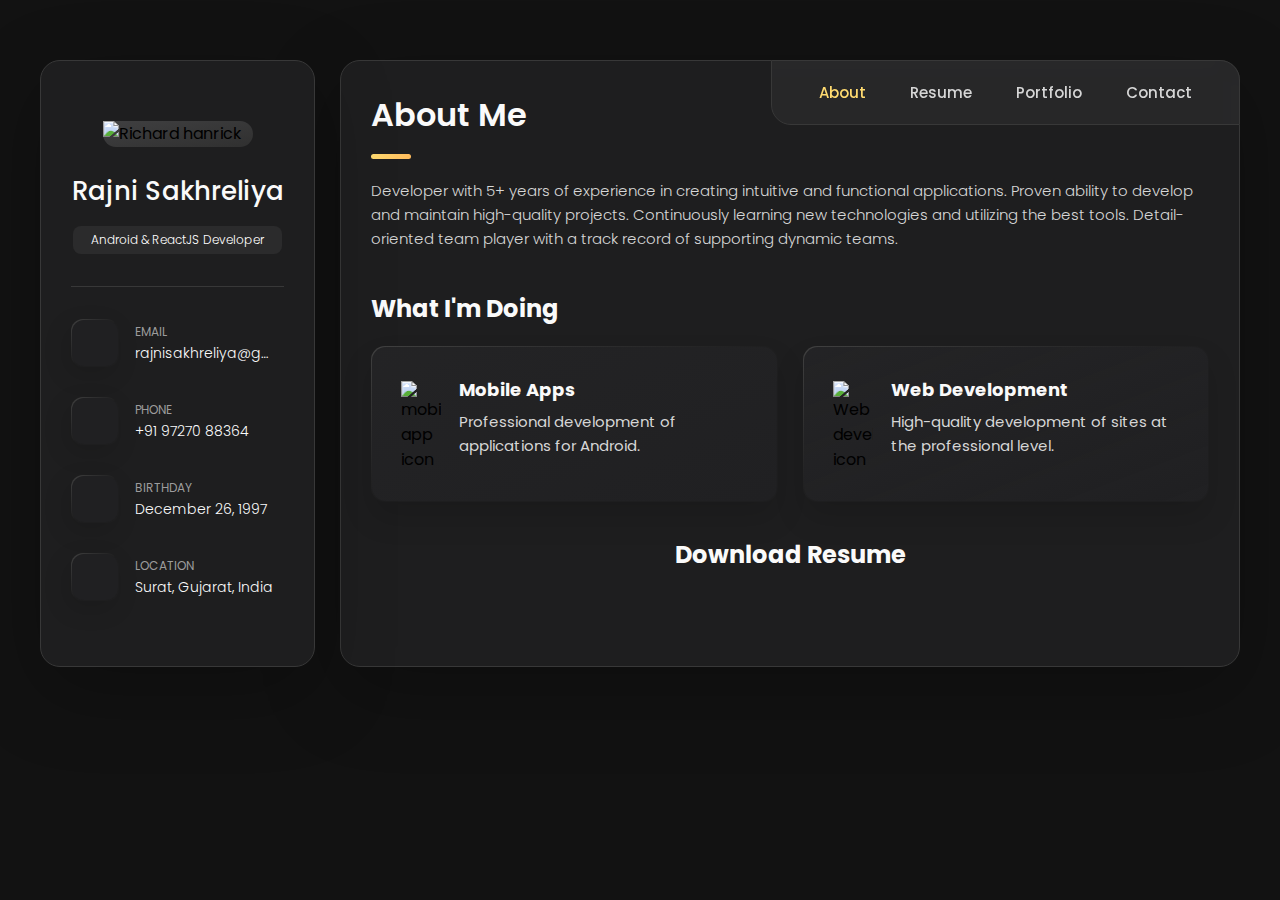
==== commit 9e58a018: "Update index.html" ====
--- a/index.html
+++ b/index.html
@@ -209,6 +209,13 @@
           </ul>
         </section>
 
+        <section style="display: flex; flex-direction: row;justify-content: center;">
+          <a href="https://drive.google.com/file/d/1QMPpnB_D_juAeLt6u0HdQlxDGDwxCvzp/view?usp=sharing">
+            <h3 class="h3" style="align-self: center; justify-content: center; justify-self: center;">
+              Download Resume
+            </h3>
+          </a>
+        </section>
       </article>
 
       <!--
@@ -253,7 +260,8 @@
             <li class="timeline-item">
               <h4 class="h4 timeline-item-title">Team Leader (2022-2023)</h4>
               <p class="timeline-text">
-                &#x2022; Led a team of 5+ developers, managed many projects, and handled client interactions, ensuring 95%
+                &#x2022; Led a team of 5+ developers, managed many projects, and handled client interactions, ensuring
+                95%
                 of projects were delivered on time.
               </p>
             </li>
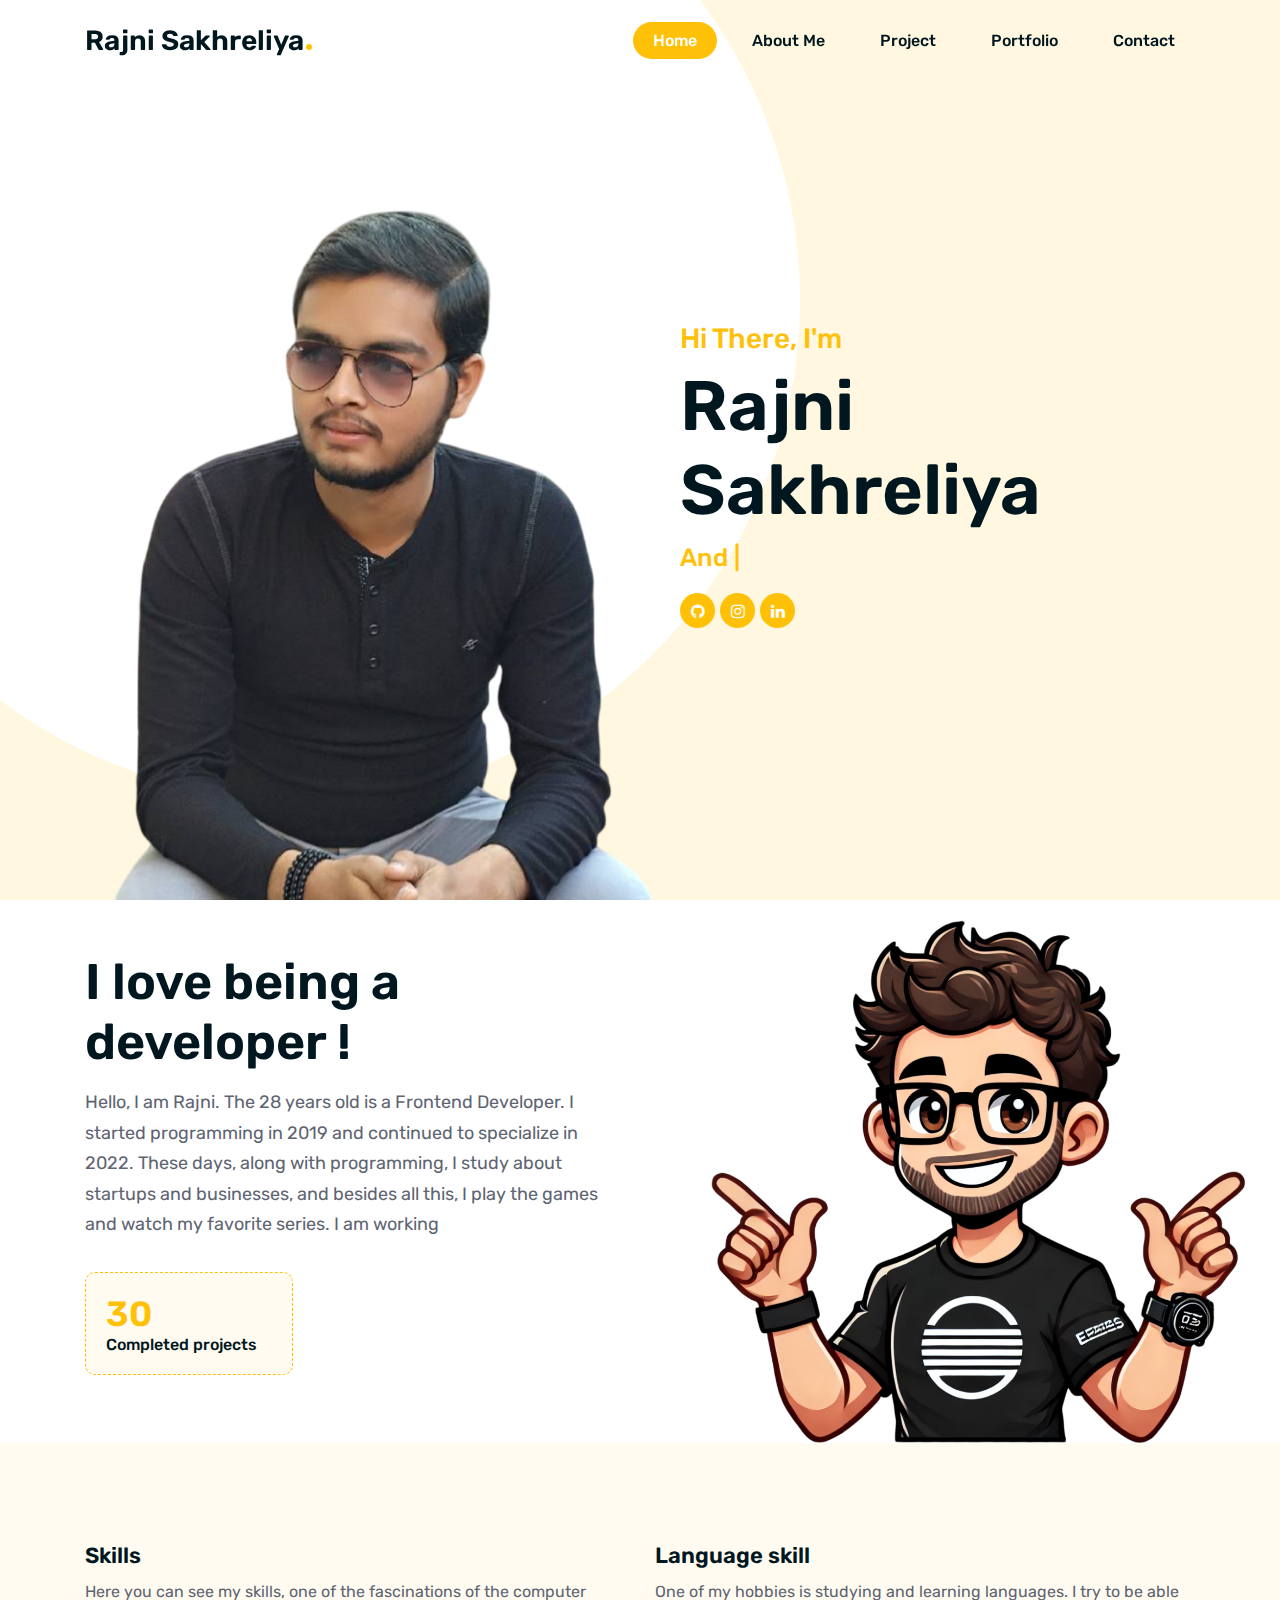
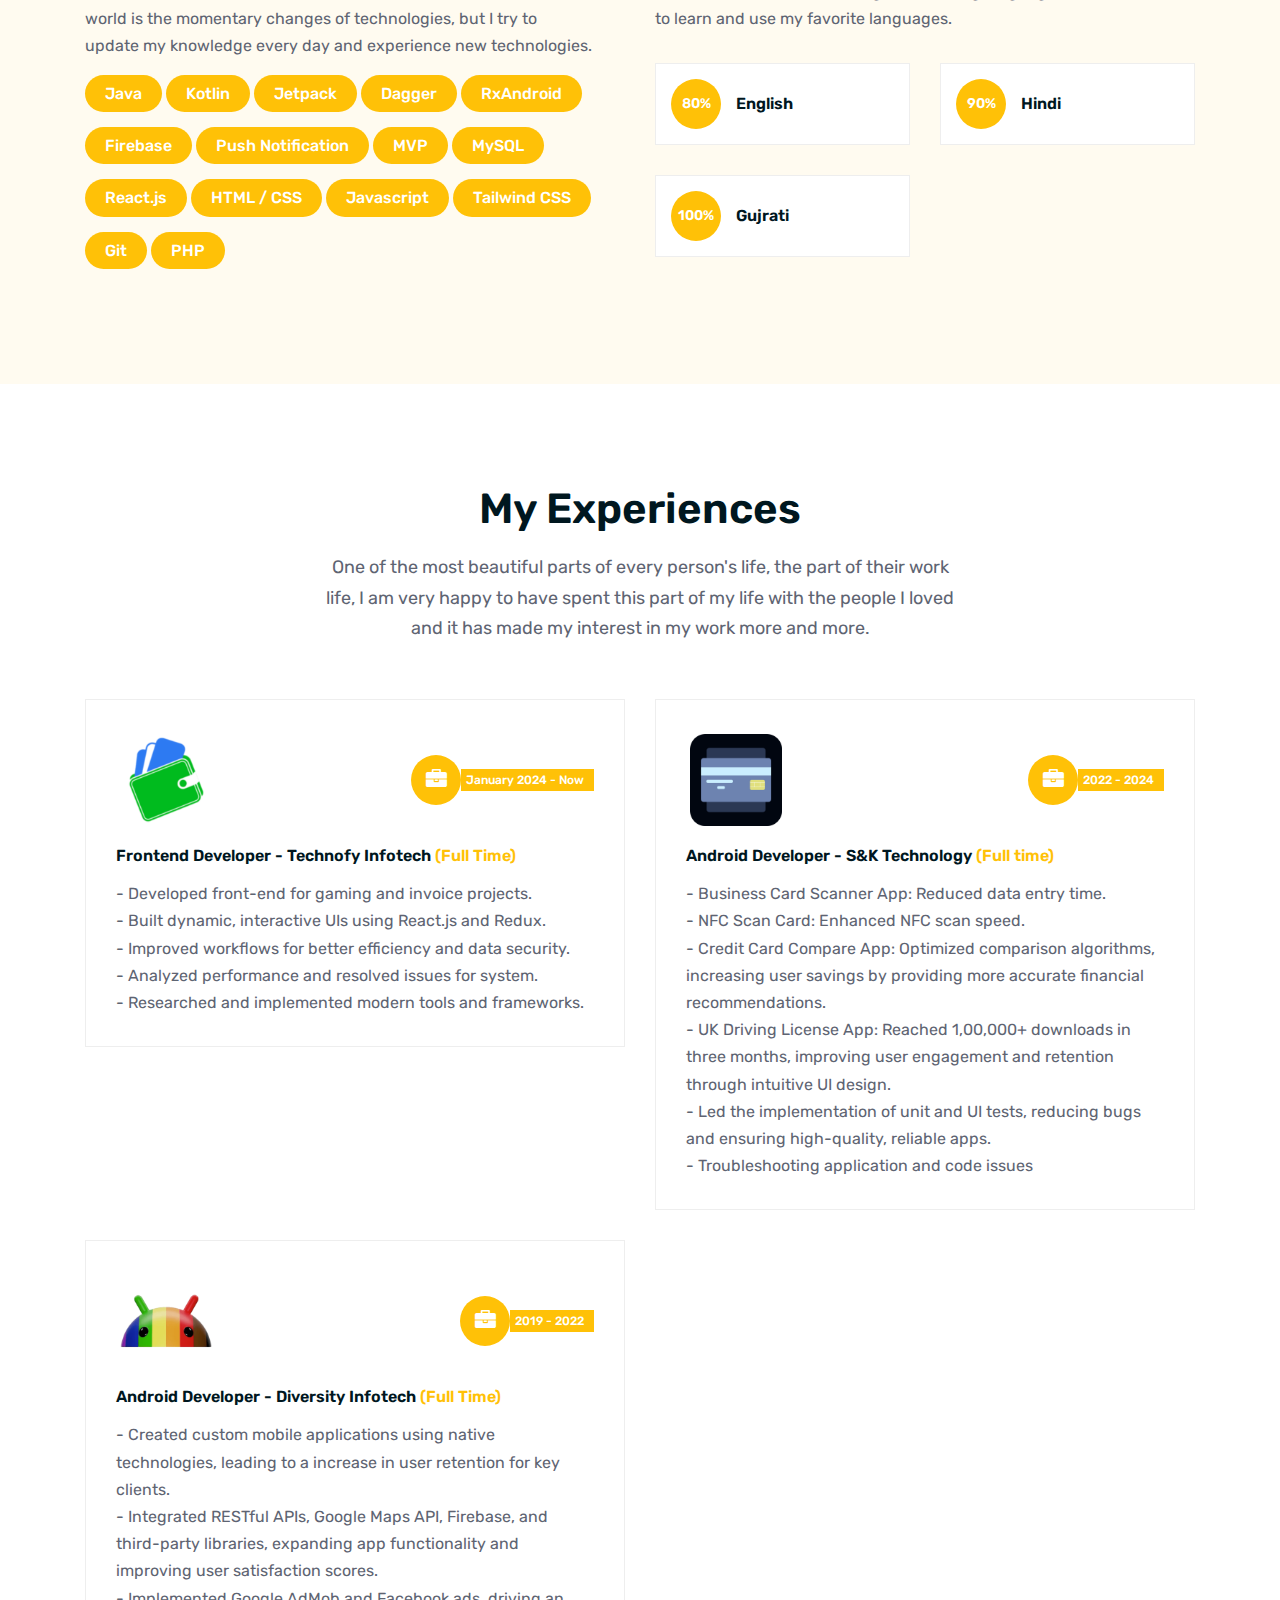
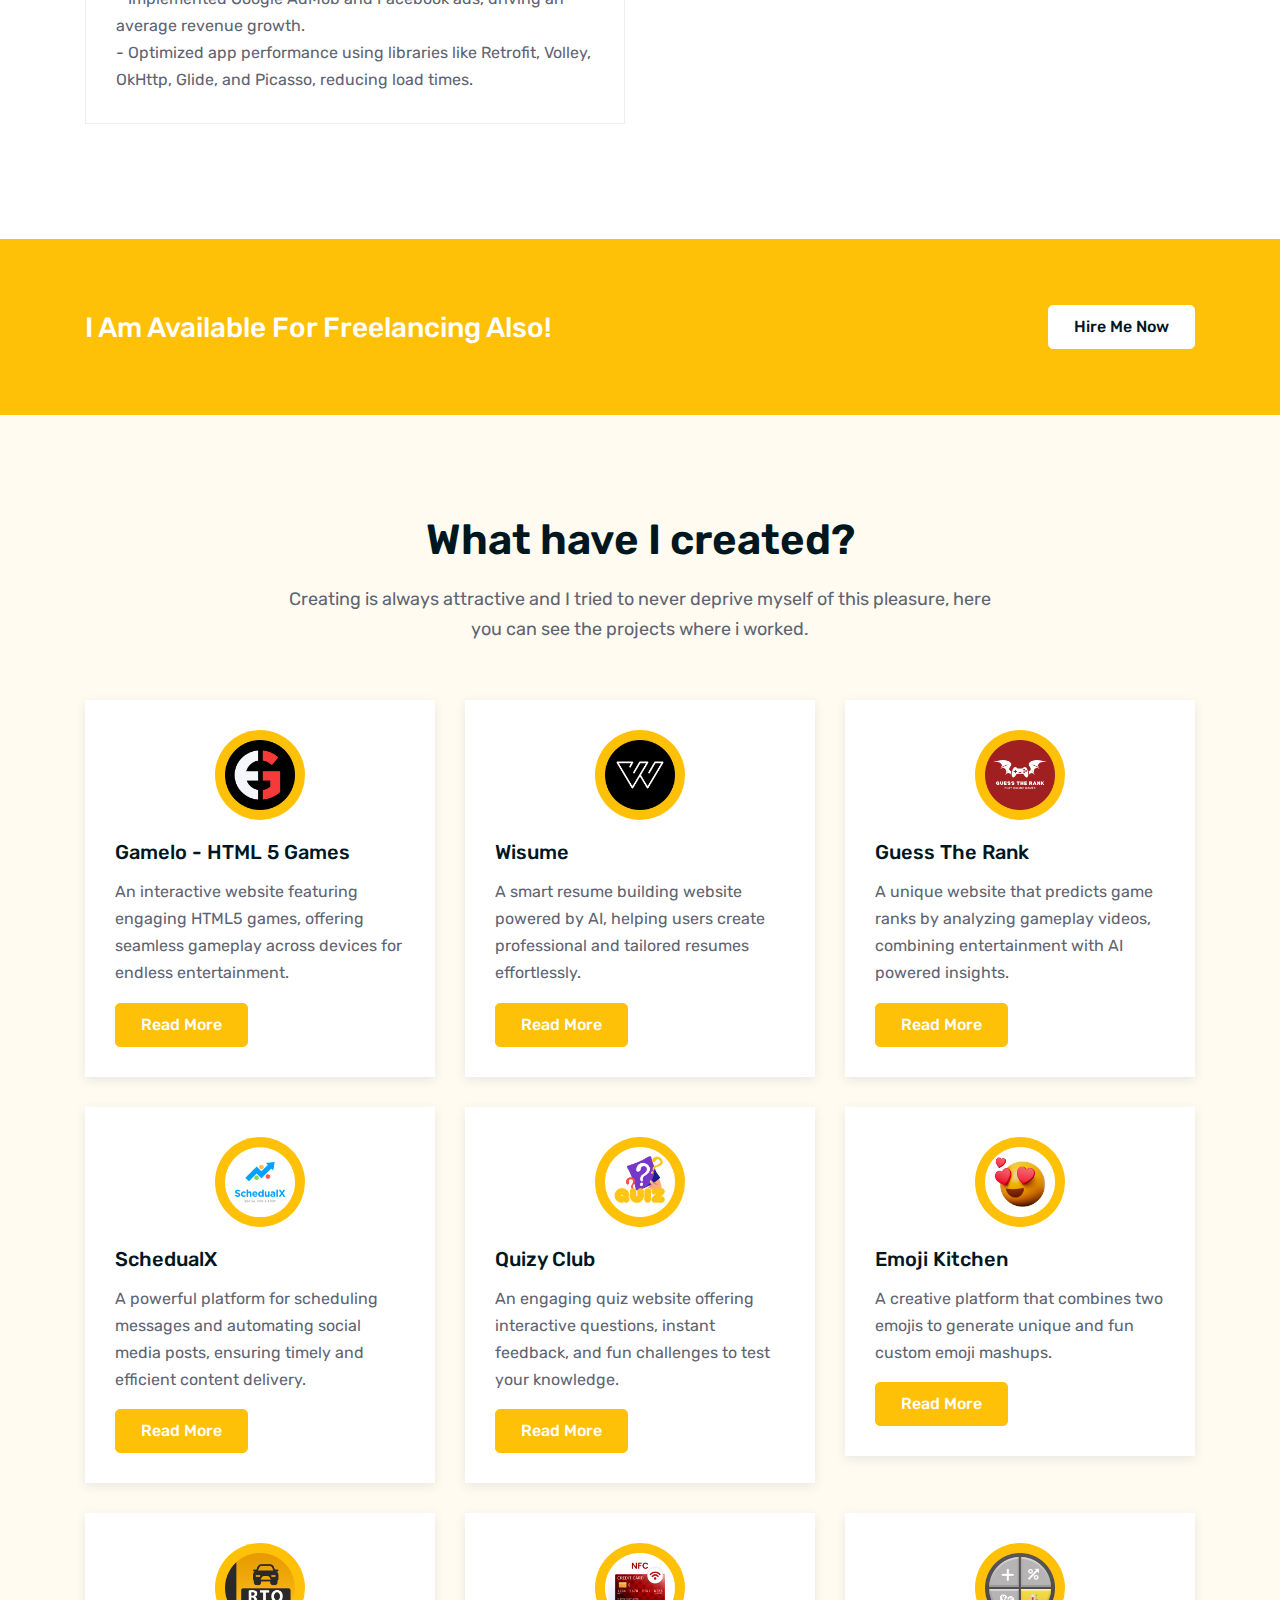
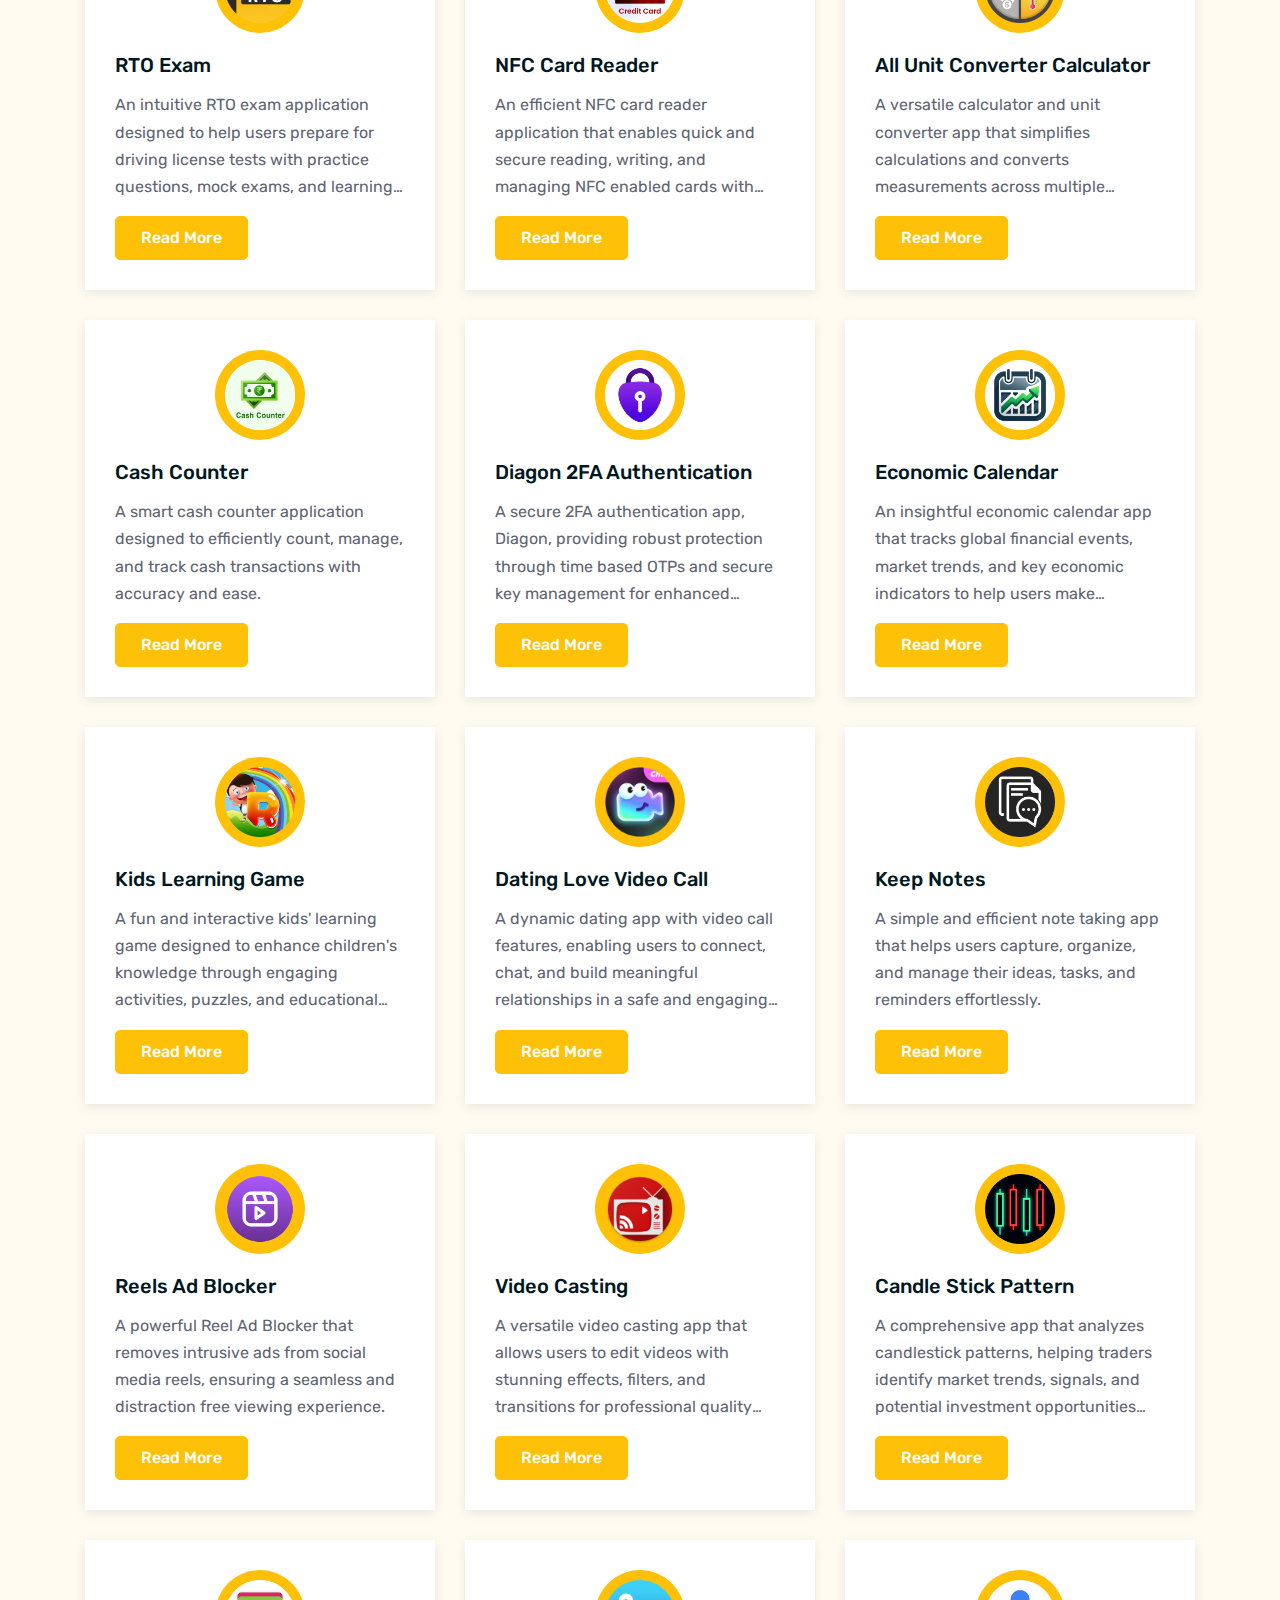
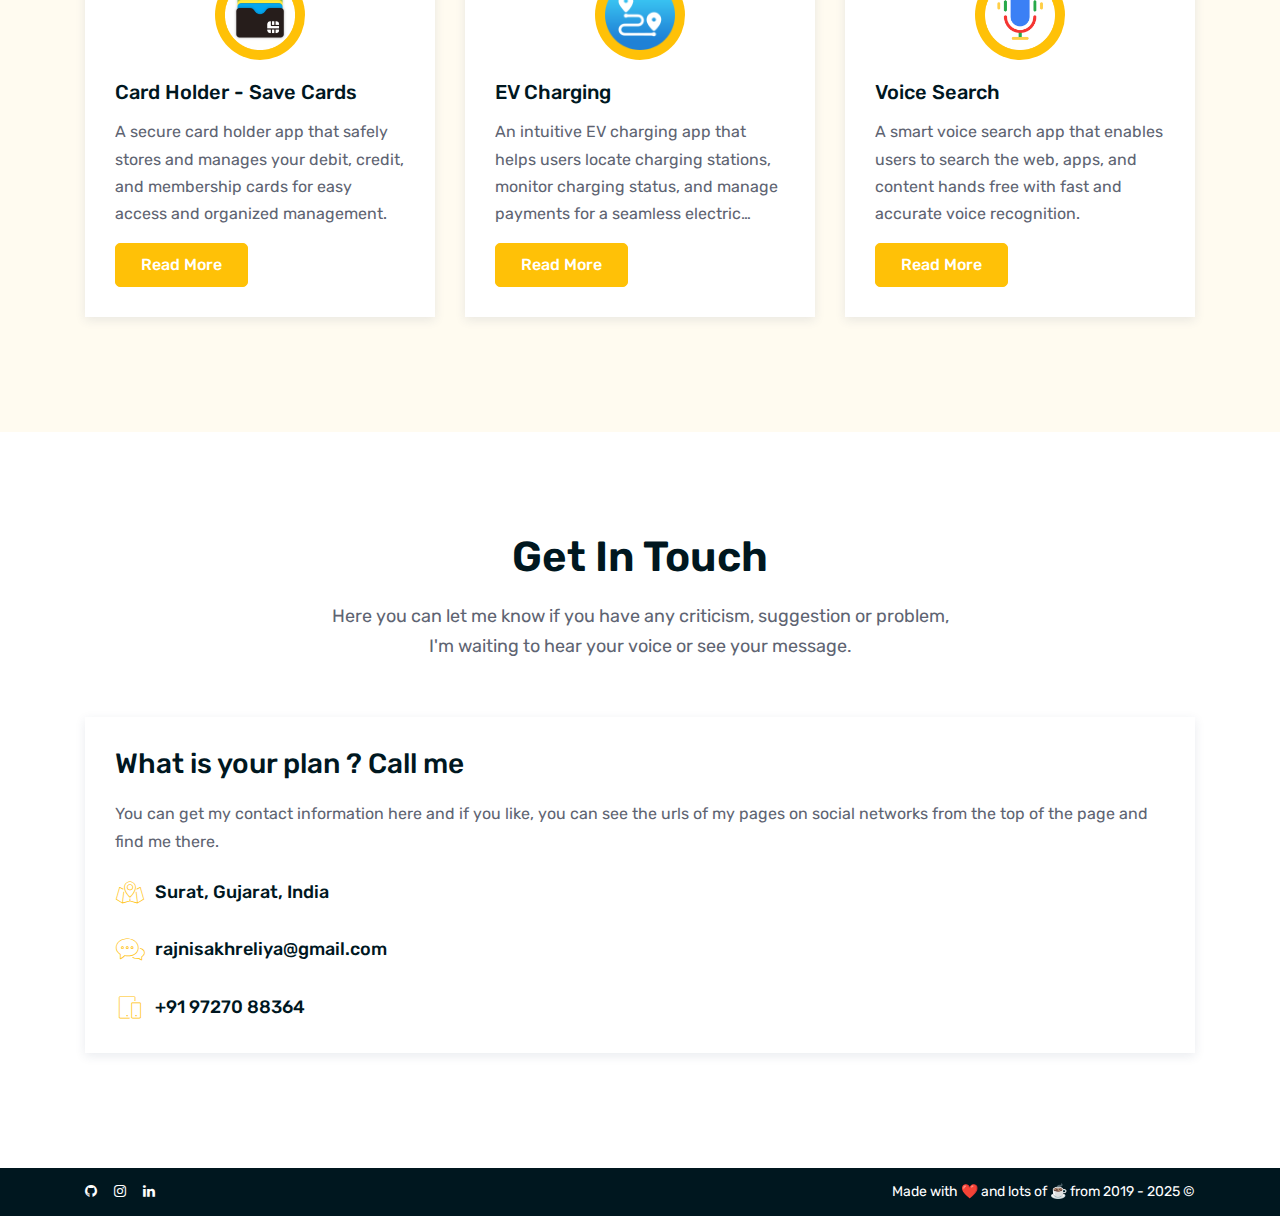
==== commit ca8b6c78: "portfolio update" ====
--- a/index.html
+++ b/index.html
@@ -1,1122 +1,499 @@
 <!DOCTYPE html>
 <html lang="en">
-
-<head>
-  <meta charset="UTF-8">
-  <meta http-equiv="X-UA-Compatible" content="IE=edge">
-  <meta name="viewport" content="width=device-width, initial-scale=1.0">
-  <title>Rajni Portfolio</title>
-
-  <link rel="shortcut icon" href="./assets/images/logo.ico" type="image/x-icon">
-
-  <link rel="stylesheet" href="./assets/css/style.css">
-  <link rel="preconnect" href="https://fonts.googleapis.com">
-  <link rel="preconnect" href="https://fonts.gstatic.com" crossorigin>
-  <link href="https://fonts.googleapis.com/css2?family=Poppins:wght@300;400;500;600&display=swap" rel="stylesheet">
-</head>
-
-<body>
-  <main>
-
-    <!-- SideBar -->
-    <aside class="sidebar" data-sidebar>
-      <div class="sidebar-info">
-
-        <figure class="avatar-box">
-          <img src="./assets/images/my-avatar.png" alt="Richard hanrick" width="80" style="margin-bottom: 1px;">
-        </figure>
-
-        <div class="info-content">
-          <h1 class="name" title="Richard hanrick">Rajni Sakhreliya</h1>
-          <p class="title">Android & ReactJS Developer</p>
-        </div>
-
-        <button class="info_more-btn" data-sidebar-btn>
-          <span>Show Contacts</span>
-          <ion-icon name="chevron-down"></ion-icon>
-        </button>
-
-      </div>
-
-      <div class="sidebar-info_more">
-        <div class="separator"></div>
-
-        <ul class="contacts-list">
-          <li class="contact-item">
-
-            <div class="icon-box">
-              <ion-icon name="mail-outline"></ion-icon>
-            </div>
-
-            <div class="contact-info">
-              <p class="contact-title">Email</p>
-              <a href="mailto:rajnisakhreliya@gmail.com" class="contact-link">rajnisakhreliya@gmail.com</a>
-            </div>
-
-          </li>
-
-          <li class="contact-item">
-            <div class="icon-box">
-              <ion-icon name="phone-portrait-outline"></ion-icon>
-            </div>
-
-            <div class="contact-info">
-              <p class="contact-title">Phone</p>
-
-              <a href="tel:+919727088364" class="contact-link">+91 97270 88364</a>
-            </div>
-          </li>
-
-          <li class="contact-item">
-
-            <div class="icon-box">
-              <ion-icon name="calendar-outline"></ion-icon>
-            </div>
-
-            <div class="contact-info">
-              <p class="contact-title">Birthday</p>
-
-              <time datetime="1997-12-26">December 26, 1997</time>
-            </div>
-
-          </li>
-
-          <li class="contact-item">
-            <div class="icon-box">
-              <ion-icon name="location-outline"></ion-icon>
-            </div>
-
-            <div class="contact-info">
-              <p class="contact-title">Location</p>
-
-              <address>Surat, Gujarat, India</address>
-            </div>
-          </li>
-
-        </ul>
-
-        <div class="separator"></div>
-
-        <ul class="social-list">
-          <li class="social-item">
-            <a href="https://www.linkedin.com/in/rajni-sakhreliya" class="social-link">
-              <ion-icon name="logo-linkedin"></ion-icon>
-            </a>
-          </li>
-
-          <li class="social-item">
-            <a href="https://www.instagram.com/rajni_sakhreliya" class="social-link">
-              <ion-icon name="logo-instagram"></ion-icon>
-            </a>
-          </li>
-
-          <li class="social-item">
-            <a href="https://www.facebook.com/rajni.sakhreliya" class="social-link">
-              <ion-icon name="logo-facebook"></ion-icon>
-            </a>
-          </li>
-        </ul>
-      </div>
-    </aside>
-
-    <!--
-      - #main-content
-    -->
-
-    <div class="main-content">
-      <!--
-        - #NAVBAR
-      -->
-
-      <nav class="navbar">
-
-        <ul class="navbar-list">
-
-          <li class="navbar-item">
-            <button class="navbar-link  active" data-nav-link>About</button>
-          </li>
-
-          <li class="navbar-item">
-            <button class="navbar-link" data-nav-link>Resume</button>
-          </li>
-
-          <li class="navbar-item">
-            <button class="navbar-link" data-nav-link>Portfolio</button>
-          </li>
-
-          <!-- <li class="navbar-item">
-            <button class="navbar-link" data-nav-link>Blog</button>
-          </li> -->
-
-          <li class="navbar-item">
-            <button class="navbar-link" data-nav-link>Contact</button>
-          </li>
-        </ul>
-      </nav>
-
-      <!--
-        - #ABOUT
-      -->
-
-      <article class="about  active" data-page="about">
-
-        <header>
-          <h2 class="h2 article-title">About me</h2>
-        </header>
-
-        <section class="about-text">
-          <p>
-            Developer with 5+ years of experience in creating intuitive and functional applications. Proven
-            ability to develop and maintain high-quality projects. Continuously learning new technologies and
-            utilizing the best tools. Detail-oriented team player with a track record of supporting dynamic teams.
-          </p>
-        </section>
-
-        <!--
-          - service
-        -->
-
-        <section class="service">
-          <h3 class="h3 service-title">What i'm doing</h3>
-
-          <ul class="service-list">
-
-            <li class="service-item">
-              <div class="service-icon-box">
-                <img src="./assets/images/icon-app.svg" alt="mobile app icon" width="40">
-              </div>
-
-              <div class="service-content-box">
-                <h4 class="h4 service-item-title">Mobile apps</h4>
-                <p class="service-item-text">
-                  Professional development of applications for Android.
-                </p>
-              </div>
-            </li>
-
-            <li class="service-item">
-              <div class="service-icon-box">
-                <img src="./assets/images/icon-dev.svg" alt="Web development icon" width="40">
-              </div>
-
-              <div class="service-content-box">
-                <h4 class="h4 service-item-title">Web development</h4>
-                <p class="service-item-text">
-                  High-quality development of sites at the professional level.
-                </p>
-              </div>
-            </li>
-          </ul>
-        </section>
-
-        <section style="display: flex; flex-direction: row;justify-content: center;">
-          <a href="https://drive.google.com/file/d/1QMPpnB_D_juAeLt6u0HdQlxDGDwxCvzp/view?usp=sharing">
-            <h3 class="h3" style="align-self: center; justify-content: center; justify-self: center;">
-              Download Resume
-            </h3>
-          </a>
-        </section>
-      </article>
-
-      <!--
-        - #RESUME ARTICAL
-      -->
-
-      <article class="resume" data-page="resume">
-        <header>
-          <h2 class="h2 article-title">Resume</h2>
-        </header>
-
-        <section class="timeline">
-          <div class="title-wrapper">
-            <div class="icon-box">
-              <ion-icon name="book-outline"></ion-icon>
-            </div>
-            <h3 class="h3">Education</h3>
-          </div>
-
-          <ol class="timeline-list">
-            <li class="timeline-item">
-              <h4 class="h4 timeline-item-title">Mahatma Gandhi University </h4>
-
-              <span>2015 — 2019 (Navsari)</span>
-
-              <p class="timeline-text">
-                Bachelor's Degree in Computer Science and Engineering
+  <head>
+    <meta http-equiv="Content-Type" content="text/html; charset=UTF-8" />
+    <!-- metas -->
+    <meta name="author" content="Rajni Sakhreliya" />
+    <meta http-equiv="X-UA-Compatible" content="IE=edge" />
+    <meta
+      name="viewport"
+      content="width=device-width, initial-scale=1, shrink-to-fit=no"
+    />
+    <meta
+      name="keywords"
+      content="Rajni, Rajni sakhreliya, Android Developer, React.Js Developer, Android Training, React.Js Training, React js, React js training"
+    />
+    <meta
+      name="description"
+      content="Personal website of Rajni sakhreliya, Android developer, Reactjs developer, Programming Training, Web Design, Rajni Sakhreliya"
+    />
+    <!-- title -->
+    <title>Rajni Sakhreliya | Home</title>
+
+    <!-- Favicon -->
+    <link
+      rel="shortcut icon"
+      type="image/x-icon"
+      href="assets/front/img/favicon.ico"
+    />
+    <!-- plugin CSS -->
+    <link href="assets/front/css/bootstrap.min.css" rel="stylesheet" />
+    <link href="assets/front/css/font-awesome.css" rel="stylesheet" />
+    <link href="assets/front/css/et-icon-style.css" rel="stylesheet" />
+    <link href="assets/front/css/themify-icons.css" rel="stylesheet" />
+    <link href="assets/front/css/owl.carousel.min.css" rel="stylesheet" />
+    <link href="assets/front/css/magnific-popup.css" rel="stylesheet" />
+    <!-- theme css -->
+    <link href="assets/front/css/style.css" rel="stylesheet" />
+  </head>
+  <!-- Body Start -->
+
+  <body
+    data-spy="scroll"
+    data-target="#navbar-collapse-toggle"
+    data-offset="70"
+    class=""
+  >
+    <!-- page loading -->
+    <div id="loading">
+      <div class="load-circle"><span class="one"></span></div>
+    </div>
+    <!-- End -->
+
+    <!-- Header -->
+    <div id="header-container"></div>
+    <script>
+      fetch("header.html")
+        .then((response) => response.text())
+        .then((data) => {
+          document.getElementById("header-container").innerHTML = data;
+        })
+        .catch((error) => console.error("Error loading header:", error));
+    </script>
+    <!-- End Header -->
+
+    <main>
+      <!-- Home Banner -->
+      <section id="home" class="home-banner">
+        <div class="hb-avatar d-flex align-items-end justify-content-center">
+          <img
+            src="assets/front/img/home-banner.png"
+            alt="Rajni Sakhreliya"
+            title="Rajni Sakhreliya"
+          />
+        </div>
+        <div class="container">
+          <div class="row align-items-center justify-content-end full-screen">
+            <div class="col-lg-6 info-box">
+              <div class="hb-typo">
+                <h6 class="cursor-default">Hi There, I&#039;m</h6>
+                <h1 class="cursor-pointer">Rajni Sakhreliya</h1>
+                <h2 class="cursor-default"><span id="type-it"></span></h2>
+                <div
+                  class="nav justify-content-center justify-content-lg-start"
+                >
+                  <a href="https://github.com/RajniSakhreliya" target="_blank"
+                    ><i class="fa fa-github"></i
+                  ></a>
+                  <a
+                    href="https://instagram.com/rajni_sakhreliya/"
+                    target="_blank"
+                    ><i class="fa fa-instagram"></i
+                  ></a>
+                  <a
+                    href="https://www.linkedin.com/in/rajni-sakhreliya/"
+                    target="_blank"
+                    ><i class="fa fa-linkedin"></i
+                  ></a>
+                </div>
+              </div>
+            </div>
+          </div>
+        </div>
+      </section>
+      <!-- End Home Banner -->
+
+      <!-- About -->
+      <section id="about" class="about-section">
+        <div class="container">
+          <div class="row align-items-center">
+            <div class="col-lg-6 my-3 my-lg-0">
+              <div class="about-text">
+                <h2>I love being a developer !</h2>
+                <p>
+                  Hello, I am Rajni. The 28 years old is a Frontend Developer. I
+                  started programming in 2019 and continued to specialize in
+                  2022. These days, along with programming, I study about
+                  startups and businesses, and besides all this, I play the
+                  games and watch my favorite series. I am working
+                </p>
+                <div class="row counter">
+                  <div class="col-lg-5 col-6">
+                    <div class="counter-box my-3">
+                      <h5 class="count" data-to="30" data-speed="30">30</h5>
+                      <p>Completed projects</p>
+                    </div>
+                  </div>
+                </div>
+              </div>
+            </div>
+            <div class="col-lg-6">
+              <div class="about-img">
+                <img
+                  src="assets/front/img/about-me.png"
+                  title="Rajni Sakhreliya"
+                  alt="Rajni Sakhreliya"
+                />
+              </div>
+            </div>
+          </div>
+        </div>
+      </section>
+      <!-- End About -->
+
+      <!-- fun -->
+      <section class="section bg-gray-1">
+        <div class="container">
+          <div class="row justify-content-between">
+            <div class="col-lg-6 pr-lg-5 mb-5 mb-lg-0">
+              <div class="sm-title">
+                <h6>Skills</h6>
+                <p>
+                  Here you can see my skills, one of the fascinations of the
+                  computer world is the momentary changes of technologies, but I
+                  try to update my knowledge every day and experience new
+                  technologies.
+                </p>
+              </div>
+
+              <span class="skill-custom"> Java </span>
+              <span class="skill-custom"> Kotlin </span>
+              <span class="skill-custom"> Jetpack </span>
+              <span class="skill-custom"> Dagger </span>
+              <span class="skill-custom"> RxAndroid </span>
+              <span class="skill-custom"> Firebase </span>
+              <span class="skill-custom"> Push Notification </span>
+              <span class="skill-custom"> MVP </span>
+              <span class="skill-custom"> MySQL </span>
+              <span class="skill-custom"> React.js </span>
+              <span class="skill-custom"> HTML / CSS </span>
+              <span class="skill-custom"> Javascript </span>
+              <span class="skill-custom"> Tailwind CSS </span>
+              <span class="skill-custom"> Git </span>
+              <span class="skill-custom"> PHP </span>
+              <!-- end skill -->
+            </div>
+
+            <div class="col-lg-6 counter">
+              <div class="sm-title">
+                <h6>Language skill</h6>
+                <p>
+                  One of my hobbies is studying and learning languages. I try to
+                  be able to learn and use my favorite languages.
+                </p>
+              </div>
+              <div class="row">
+                <div class="col-6 m-15px-tb">
+                  <div class="feature-box-3 media align-items-center">
+                    <div class="icon percent">
+                      <span class="count" data-to="80" data-speed="80">80</span>
+                    </div>
+                    <div class="media-body">
+                      <h5>English</h5>
+                    </div>
+                  </div>
+                </div>
+
+                <div class="col-6 m-15px-tb">
+                  <div class="feature-box-3 media align-items-center">
+                    <div class="icon percent">
+                      <span class="count" data-to="90" data-speed="90">90</span>
+                    </div>
+                    <div class="media-body">
+                      <h5>Hindi</h5>
+                    </div>
+                  </div>
+                </div>
+
+                <div class="col-6 m-15px-tb">
+                  <div class="feature-box-3 media align-items-center">
+                    <div class="icon percent">
+                      <span class="count" data-to="100" data-speed="100"
+                        >100</span
+                      >
+                    </div>
+                    <div class="media-body">
+                      <h5>Gujrati</h5>
+                    </div>
+                  </div>
+                </div>
+              </div>
+            </div>
+          </div>
+        </div>
+      </section>
+      <!-- End fun -->
+
+      <!-- Resume -->
+      <section class="section dark-section">
+        <div class="container">
+          <div class="row justify-content-center section-title">
+            <div class="col-lg-7 text-center">
+              <h2>My Experiences</h2>
+              <p>
+                One of the most beautiful parts of every person&#039;s life, the
+                part of their work life, I am very happy to have spent this part
+                of my life with the people I loved and it has made my interest
+                in my work more and more.
               </p>
-            </li>
-          </ol>
-        </section>
-
-        <section class="timeline">
-          <div class="title-wrapper">
-            <div class="icon-box">
-              <ion-icon name="book-outline"></ion-icon>
-            </div>
-            <h3 class="h3">Key Achievements</h3>
-          </div>
-
-          <ol class="timeline-list">
-            <li class="timeline-item">
-              <h4 class="h4 timeline-item-title">Team Leader (2022-2023)</h4>
-              <p class="timeline-text">
-                &#x2022; Led a team of 5+ developers, managed many projects, and handled client interactions, ensuring
-                95%
-                of projects were delivered on time.
+            </div>
+          </div>
+          <div class="row">
+            <div class="col-md-6 m-15px-tb">
+              <div class="feature-box-2">
+                <div
+                  class="d-flex justify-content-between align-items-center mb-3"
+                >
+                  <div class="testmonial-avatar">
+                    <img
+                      class="p-1 mx-auto d-block"
+                      src="images/experienceItem/logo_finance.png"
+                      width="100px"
+                    />
+                  </div>
+                  <div class="media align-items-center mb-0">
+                    <div class="icon">
+                      <i class="fa fa-briefcase"></i>
+                    </div>
+                    <div class="media-body">
+                      <h6>January 2024 - Now</h6>
+                    </div>
+                  </div>
+                </div>
+                <h5>
+                  Frontend Developer - Technofy Infotech
+                  <span class="text-warning">(Full Time)</span>
+                </h5>
+                <p>
+                  - Developed front-end for gaming and invoice projects.<br />
+                  - Built dynamic, interactive UIs using React.js and Redux.<br />
+                  - Improved workflows for better efficiency and data
+                  security.<br />
+                  - Analyzed performance and resolved issues for system.<br />
+                  - Researched and implemented modern tools and frameworks.
+                </p>
+              </div>
+            </div>
+            <div class="col-md-6 m-15px-tb">
+              <div class="feature-box-2">
+                <div
+                  class="d-flex justify-content-between align-items-center mb-3"
+                >
+                  <div class="testmonial-avatar">
+                    <img
+                      class="p-1 mx-auto d-block"
+                      src="images/experienceItem/logo_nfc.png"
+                      width="100px"
+                    />
+                  </div>
+                  <div class="media align-items-center mb-0">
+                    <div class="icon">
+                      <i class="fa fa-briefcase"></i>
+                    </div>
+                    <div class="media-body">
+                      <h6>2022 - 2024</h6>
+                    </div>
+                  </div>
+                </div>
+                <h5>
+                  Android Developer - S&K Technology
+                  <span class="text-warning">(Full time)</span>
+                </h5>
+                <p>
+                  - Business Card Scanner App: Reduced data entry time.<br />
+                  - NFC Scan Card: Enhanced NFC scan speed.<br />
+                  - Credit Card Compare App: Optimized comparison algorithms,
+                  increasing user savings by providing more accurate financial
+                  recommendations.<br />
+                  - UK Driving License App: Reached 1,00,000+ downloads in three
+                  months, improving user engagement and retention through
+                  intuitive UI design.<br />
+                  - Led the implementation of unit and UI tests, reducing bugs
+                  and ensuring high-quality, reliable apps.<br />
+                  - Troubleshooting application and code issues <br />
+                </p>
+              </div>
+            </div>
+
+            <div class="col-md-6 m-15px-tb">
+              <div class="feature-box-2">
+                <div
+                  class="d-flex justify-content-between align-items-center mb-3"
+                >
+                  <div class="testmonial-avatar">
+                    <img
+                      class="p-1 mx-auto d-block"
+                      src="images/experienceItem/logo_android.png"
+                      width="100px"
+                    />
+                  </div>
+                  <div class="media align-items-center mb-0">
+                    <div class="icon">
+                      <i class="fa fa-briefcase"></i>
+                    </div>
+                    <div class="media-body">
+                      <h6>2019 - 2022</h6>
+                    </div>
+                  </div>
+                </div>
+                <h5>
+                  Android Developer - Diversity Infotech
+                  <span class="text-warning">(Full Time)</span>
+                </h5>
+                <p>
+                  - Created custom mobile applications using native
+                  technologies, leading to a increase in user retention for key
+                  clients.<br />
+                  - Integrated RESTful APIs, Google Maps API, Firebase, and
+                  third-party libraries, expanding app functionality and
+                  improving user satisfaction scores.<br />
+                  - Implemented Google AdMob and Facebook ads, driving an
+                  average revenue growth.<br />
+                  - Optimized app performance using libraries like Retrofit,
+                  Volley, OkHttp, Glide, and Picasso, reducing load times.
+                </p>
+              </div>
+            </div>
+          </div>
+        </div>
+      </section>
+      <!-- End Resume -->
+
+      <!-- Call to action -->
+      <section class="call-to-action bg-theme">
+        <div class="container">
+          <div class="row align-items-center">
+            <div class="col-lg-6 text-center text-lg-left my-3">
+              <h3>I Am Available For Freelancing Also!</h3>
+            </div>
+            <div class="col-lg-6 go-to text-center text-lg-right my-3">
+              <a class="px-btn px-btn-white" href="index.html#contactus"
+                >Hire Me Now</a
+              >
+            </div>
+          </div>
+        </div>
+      </section>
+      <!-- End Call to action -->
+
+      <!-- projects -->
+      <section id="project" class="section bg-gray-1">
+        <div class="container">
+          <div class="row justify-content-center section-title">
+            <div class="col-lg-8 text-center">
+              <h2>What have I created?</h2>
+              <p
+                style="
+                  display: -webkit-box;
+                  -webkit-line-clamp: 4;
+                  -webkit-box-orient: vertical;
+                  overflow: hidden;
+                "
+              >
+                Creating is always attractive and I tried to never deprive
+                myself of this pleasure, here you can see the projects where i
+                worked.
               </p>
-            </li>
-
-            <li class="timeline-item">
-              <h4 class="h4 timeline-item-title">Project Manager (2023-2024)</h4>
-              <p class="timeline-text">
-                &#x2022; Managed 10+ projects, interacted with clients, and supervised a team of 6+ members.
+            </div>
+          </div>
+          <div id="projects-container" class="row"></div>
+          <script src="/assets/front/js/projects.js"></script>
+        </div>
+      </section>
+      <!-- End projects -->
+
+      <!-- Contact -->
+      <section id="contactus" class="section">
+        <div class="container">
+          <div class="row justify-content-center section-title">
+            <div class="col-lg-7 text-center">
+              <h2>Get In Touch</h2>
+              <p>
+                Here you can let me know if you have any criticism, suggestion
+                or problem, I&#039;m waiting to hear your voice or see your
+                message.
               </p>
-            </li>
-          </ol>
-        </section>
-
-        <section class="timeline">
-          <div class="title-wrapper">
-            <div class="icon-box">
-              <ion-icon name="book-outline"></ion-icon>
-            </div>
-
-            <h3 class="h3">Experience</h3>
-          </div>
-
-          <ol class="timeline-list">
-            <li class="timeline-item">
-              <h4 class="h4 timeline-item-title">Technofy Infotech | Frontend Developer</h4>
-              <span>2024 — Present</span>
-              <ul>
-                <li class="timeline-text">
-                  &#x2022; Led a team of 5 developers, ensuring 100% of Android applications were delivered on time and
-                  within a
-                  budget of client.
-                </li>
+            </div>
+          </div>
+          <div class="row">
+            <div class="col-12 m-15px-tb">
+              <div class="contact-info">
+                <h4>What is your plan ? Call me</h4>
+                <p>
+                  You can get my contact information here and if you like, you
+                  can see the urls of my pages on social networks from the top
+                  of the page and find me there.
+                </p>
                 <ul>
-                  <li class="timeline-text"><b>&#x2022; Quizy Club:</b> A quiz web application built using ReactJS</li>
-                  <li class="timeline-text"><b>&#x2022; Multi Calculator:</b> A multi-functional calculator built using
-                    ReactJS
+                  <li class="media">
+                    <div class="icon"><i class="icon-map"></i></div>
+                    <span class="media-body">Surat, Gujarat, India</span>
+                  </li>
+                  <li class="media">
+                    <div class="icon"><i class="icon-chat"></i></div>
+                    <span class="media-body">rajnisakhreliya@gmail.com</span>
+                  </li>
+                  <li class="media">
+                    <div class="icon"><i class="icon-mobile"></i></div>
+                    <span dir="ltr" class="media-body">+91 97270 88364</span>
                   </li>
                 </ul>
-              </ul>
-            </li>
-
-            <li class="timeline-item">
-              <h4 class="h4 timeline-item-title">S&K Technology | Android Developer</h4>
-              <span>2022 — 2024</span>
-              <ul>
-                <li class="timeline-text">
-                  &#x2022; Developed 20+ high-quality Android applications, including:
-                </li>
-
-                <ul>
-                  <li class="timeline-text"><b>&#x2022; Business Card Scanner:</b> Reduced manual data entry time by 50%
-                    for
-                    users</li>
-                  <li class="timeline-text"><b>&#x2022; NFC Scan Card:</b> Achieved a 30% increase in scanning speed
-                    compared
-                    to previous versions</li>
-                  <li class="timeline-text"><b>&#x2022; Credit Card Compare:</b> Increased user savings by 20% by
-                    optimizing
-                    comparison algorithms</li>
-                  <li class="timeline-text"><b>&#x2022; UK Driving License App:</b> Reached 10,000+ downloads within the
-                    first
-                    three months</li>
-                </ul>
-
-                <li class="timeline-text">
-                  &#x2022; Coordinated testing and validation, reducing bugs by 25% and ensuring compliance with
-                  industry
-                  standards
-                </li>
-                <li class="timeline-text">
-                  &#x2022; Utilized the latest technologies to achieve 99% application uptime and a 20% performance
-                  improvement.
-                </li>
-              </ul>
-            </li>
-
-            <li class="timeline-item">
-              <h4 class="h4 timeline-item-title">Diversity Infotech</h4>
-              <span>2019 — 2022</span>
-              <ul>
-                <li class="timeline-text">
-                  &#x2022; Developed and maintained various applications, including:
-                </li>
-
-                <ul>
-                  <li class="timeline-text"><b>&#x2022; Dating Apps:</b> Increased user retention by 15% through
-                    improved UX
-                    design
-                  </li>
-                  <li class="timeline-text"><b>&#x2022; TikTok Clone:</b> Gained 50,000+ users within 6 months of
-                    launch.
-                  </li>
-                  <li class="timeline-text"><b>&#x2022; Smart Notes:</b> Boosted productivity for users by 20% with new
-                    feature
-                    integrations.
-                  </li>
-                </ul>
-
-                <li class="timeline-text">&#x2022; Collaborated with designers and cross-functional teams, enhancing app
-                  performance by 30%</li>
-                <li class="timeline-text">&#x2022; Conducted thorough testing, debugging, and performance optimization,
-                  leading
-                  to a 4.8-star rating on
-                  the Google Play Store</li>
-              </ul>
-
-            </li>
-          </ol>
-        </section>
-
-        <section class="skill">
-          <h3 class="h3 skills-title">My skills</h3>
-
-          <ul class="skills-list content-card">
-            <li class="skills-item">
-              <div class="title-wrapper">
-                <h5 class="h5">Android</h5>
-                <data value="90"></data>
-              </div>
-
-              <div class="skill-progress-bg">
-                <div class="skill-progress-fill" style="width: 95%;"></div>
-              </div>
-            </li>
-
-            <li class="skills-item">
-              <div class="title-wrapper">
-                <h5 class="h5">React JS</h5>
-                <data value="90"></data>
-              </div>
-
-              <div class="skill-progress-bg">
-                <div class="skill-progress-fill" style="width: 70%;"></div>
-              </div>
-            </li>
-
-            <li class="skills-item">
-              <div class="title-wrapper">
-                <h5 class="h5">Java</h5>
-                <data value="70"></data>
-              </div>
-
-              <div class="skill-progress-bg">
-                <div class="skill-progress-fill" style="width: 90%;"></div>
-              </div>
-            </li>
-
-            <li class="skills-item">
-              <div class="title-wrapper">
-                <h5 class="h5">Flutter</h5>
-                <data value="50"></data>
-              </div>
-
-              <div class="skill-progress-bg">
-                <div class="skill-progress-fill" style="width: 60%;"></div>
-              </div>
-            </li>
-
-            <li class="skills-item">
-              <div class="title-wrapper">
-                <h5 class="h5">PHP</h5>
-                <data value="50"></data>
-              </div>
-
-              <div class="skill-progress-bg">
-                <div class="skill-progress-fill" style="width: 75%;"></div>
-              </div>
-            </li>
-
-            <li class="skills-item">
-              <div class="title-wrapper">
-                <h5 class="h5">Sql</h5>
-                <data value="50"></data>
-              </div>
-
-              <div class="skill-progress-bg">
-                <div class="skill-progress-fill" style="width: 80%;"></div>
-              </div>
-            </li>
-
-            <li class="skills-item">
-              <div class="title-wrapper">
-                <h5 class="h5">Javascript</h5>
-                <data value="50"></data>
-              </div>
-
-              <div class="skill-progress-bg">
-                <div class="skill-progress-fill" style="width: 70%;"></div>
-              </div>
-            </li>
-
-          </ul>
-        </section>
-      </article>
-
-      <!--
-        - #PORTFOLIO
-      -->
-
-      <article class="portfolio" data-page="portfolio">
-
-        <header>
-          <h2 class="h2 article-title">Portfolio</h2>
-        </header>
-
-        <section class="projects">
-
-          <ul class="filter-list">
-
-            <li class="filter-item">
-              <button class="active" data-filter-btn>All</button>
-            </li>
-
-            <li class="filter-item">
-              <button data-filter-btn>Applications</button>
-            </li>
-
-            <li class="filter-item">
-              <button data-filter-btn>Web Development</button>
-            </li>
-
-          </ul>
-
-          <div class="filter-select-box">
-            <button class="filter-select" data-select>
-              <div class="select-value" data-selecct-value>Select category</div>
-
-              <div class="select-icon">
-                <ion-icon name="chevron-down"></ion-icon>
-              </div>
-            </button>
-
-            <ul class="select-list">
-
-              <li class="select-item">
-                <button data-select-item>All</button>
-              </li>
-
-              <li class="select-item">
-                <button data-select-item>Applications</button>
-              </li>
-
-              <li class="select-item">
-                <button data-select-item>Web development</button>
-              </li>
-            </ul>
-          </div>
-
-          <ul class="project-list">
-
-            <!-- NFC Card -->
-            <li class="project-item active" data-filter-item data-category="applications">
-              <a href="#">
-                <figure class="project-img">
-                  <div class="project-item-icon-box">
-                    <ion-icon name="eye-outline"></ion-icon>
-                  </div>
-
-                  <img src="./assets/images/project-emv-card-reader.png" data-project-item-img alt="finance"
-                    loading="lazy">
-                </figure>
-
-                <h3 class="project-title" data-project-item-title>NFC Card Reader Wallet</h3>
-                <p class="project-category" data-project-item-category>Application</p>
-                <div data-project-item-description style="display: none;">
-                  The Credit Card Reader & NFC (EMV) Reader app
-                  was designed to allow users to read the public data stored on their NFC-compliant EMV banking cards,
-                  such as credit cards.
-                  </br>
-                  You can check the credit cards of different banks in more than 10 countries. You can get more details
-                  of credit cards. There is also a section where you can filter out credit cards based on categories
-                  like Shopping, Rewards, travel, Fuel, Essentials, and many more.
-                  </br>
-                  Also you can compare credit cards of different bank and different category wise. Please note, that we
-                  are showing details of the credit cards, we do not provide any cards or apply to any cards.
-                  </br></br>
-                  Features:
-                  <ul>
-                    <li>★ Enriched user experience with intuitive and easy-to-navigate UI</li>
-                    <li>★ Hassle-free store card details in the app</li>
-                    <li>★ Check Credit cards of different banks in various countries</li>
-                    <li>★ Check Credit cards of different categories like Shopping, Travel, Lifestyle, etc</li>
-                    <li>★ Bookmark the Credit card you like to check later</li>
-                    <li>★ Compare cards to find out which card is best for you</li>
-                  </ul>
-
-                </div>
-                <div data-project-item-languages style="display: none;">Android, Java,API Calling, XML, Sql, MVVM </div>
-                <div data-project-item-demo style="display: none;">
-                  https://drive.google.com/file/d/1HzG6AMuUWaq7MR0-kSmy1gDQw8aWxxe7/view?usp=sharing</div>
-              </a>
-            </li>
-
-            <!-- KidsLearning -->
-            <li class="project-item active" data-filter-item data-category="applications">
-              <a href="#">
-                <figure class="project-img">
-                  <div class="project-item-icon-box">
-                    <ion-icon name="eye-outline"></ion-icon>
-                  </div>
-
-                  <img src="./assets/images/project-kids-learning.png" data-project-item-img alt="finance"
-                    loading="lazy">
-                </figure>
-
-                <h3 class="project-title" data-project-item-title>Kids Learning</h3>
-                <p class="project-category" data-project-item-category>Application</p>
-                <div data-project-item-description style="display: none;">Online ABC kids tracing activity for preschool
-                  children's home schooling. Kids Learning - Preschool Game is a phonics and alphabet teaching app that
-                  makes learning fun for children, from toddlers all the way to preschoolers and kindergartners. It
-                  features a series of tracing games to help kids recognize letter shapes, associate them with phonic
-                  sounds, and put their alphabet knowledge to use in fun matching exercises.
-                  </br></br>
-                  Learning English letters, numbers, shapes, curves, slanting lines, straight lines, simple lines and
-                  free drawings, colors, and other basic vocabulary. Any toddler, kindergartner or preschool age child
-                  can learn English and the English alphabet and numbers simply kids tracing letters by following their
-                  finger.
-                  </br></br>
-                  Features:
-                  <ul>
-                    <li>★ A colorful early education app that helps children learn the English alphabet.</li>
-                    <li>★ Includes ABC tracing games, phonics pairing, letter matching, and more.</li>
-                    <li>★ Uppercase and lowercase letters to trace, listen to, and match.</li>
-                    <li>★ The smart interface helps kids focus on phonics and letters without accidentally exiting the
-                      game.</li>
-                    <li>★ No third-party ads, no in-app purchases, no tricks. Just pure educational fun!</li>
-                  </ul>
-
-                </div>
-                <div data-project-item-languages style="display: none;">Android, Java, XML, Sql, MVVM, Gaming</div>
-                <div data-project-item-demo style="display: none;">
-                  https://drive.google.com/file/d/1RkirMKvVw6NXuIkEI4VCY2BHumgSeE2_/view?usp=sharing</div>
-              </a>
-            </li>
-
-            <!-- UK RTO Exam -->
-            <li class="project-item active" data-filter-item data-category="applications">
-              <a href="#">
-                <figure class="project-img">
-                  <div class="project-item-icon-box">
-                    <ion-icon name="eye-outline"></ion-icon>
-                  </div>
-
-                  <img src="./assets/images/project-uk-driving-test.png" data-project-item-img alt="finance"
-                    loading="lazy">
-                </figure>
-
-                <h3 class="project-title" data-project-item-title>UK Driving License Test</h3>
-                <p class="project-category" data-project-item-category>Application</p>
-                <div data-project-item-description style="display: none;">
-                  Pass your DVSA driving theory test with the UK Driving Theory Test app. This comprehensive app is
-                  your one-stop solution, packed with the newest revision questions and answers for 2024, officially
-                  licensed by DVSA.
-                  </br></br>
-                  Features:
-                  <ul>
-                    <li>★ Latest Hazard Perception Clips </li>
-                    <li>★ Track your learning progress </li>
-                    <li>★ Choose between multiple training modes</li>
-                    <li>★ Gain free lifetime access</li>
-                  </ul>
-                </div>
-
-                <div data-project-item-languages style="display: none;">Android, Java, XML, Sql, MVVM, Api </div>
-                <div data-project-item-demo style="display: none;">
-                  https://drive.google.com/file/d/1gPe0cGnFcUcIkZ-HS95boil0c5PxLZWm/view?usp=sharing</div>
-              </a>
-            </li>
-
-            <!-- Cashcounter -->
-            <li class="project-item active" data-filter-item data-category="applications">
-              <a href="#">
-                <figure class="project-img">
-                  <div class="project-item-icon-box">
-                    <ion-icon name="eye-outline"></ion-icon>
-                  </div>
-
-                  <img src="./assets/images/project-cash-counter.png" data-project-item-img alt="finance"
-                    loading="lazy">
-                </figure>
-
-                <h3 class="project-title" data-project-item-title>Cash Counter</h3>
-                <p class="project-category" data-project-item-category>Application</p>
-                <div data-project-item-description style="display: none;">Easily count and keep track of your cash with
-                  the ultimate money counting app.
-                  </br></br>
-                  Cash Counter - Money Counter is specially designed for Indian user to calculate daily counter of a
-                  shop, or a user can use it for banking purpose. cash calculator money counter. This app is ads free
-                  version of cash counter and Calculation app.
-
-                  It is extremely simple to use and is meant to help you conduct your day-to-day business operations
-                  faster and easier than before, such as managing Jama Udhar, sending payment getting daily and
-                  time-wise reports. You can use the app fully offline/online, and you can backup whenever you get
-                  network. If you lose or change your phone, you can restore all your data.
-                  </br></br>
-                  Features:
-                  <ul>
-                    <li>★ Billing companies, Timber business, Restaurant</li>
-                    <li>★ DTH Recharge, Mobile Recharge and Electronics Repair and Accessories shops</li>
-                    <li>★ Kirana Shop, General Store, Grocery Store, Provision Store</li>
-                    <li>★ Bakery, Snacks Centers, Fruit and Juice Shops</li>
-                    <li>★ Jewellery shop, Jauhar, gold seller</li>
-                    <li>★ Garments, Hosiery, tailor shop</li>
-                    <li>★ Paan Shops, Chai Shop, Cigarette Dukaan</li>
-                    <li>★ Personal Credit Book Keeping</li>
-                    <li>★ Udhar Bahi Khata or Credit Ledger</li>
-                    <li>★ Credit Debit Book For personal use</li>
-                  </ul>
-                  </br>
-                  Just put the number of Banknotes And coins. The money counter will help you to sum up the total values
-                  of banknotes and coins. The summation of the entered money will be calculated and shown instantly.
-                  Especially useful for shopkeepers and small and medium businesses making sales on credit and len den.
-
-                </div>
-                <div data-project-item-languages style="display: none;">Android, Java, XML, Sql, MVVM </div>
-                <div data-project-item-demo style="display: none;">
-                  https://drive.google.com/file/d/1NC8bgMeU8YXLPoBxiuBSlPgnDsabXAvg/view?usp=sharing</div>
-              </a>
-            </li>
-
-            <!-- Emoji kitchen -->
-            <li class="project-item active" data-filter-item data-category="applications">
-              <a href="#">
-                <figure class="project-img">
-                  <div class="project-item-icon-box">
-                    <ion-icon name="eye-outline"></ion-icon>
-                  </div>
-
-                  <img src="./assets/images/project-emoji-kitchen.png" data-project-item-img alt="finance"
-                    loading="lazy">
-                </figure>
-
-                <h3 class="project-title" data-project-item-title>Emoji kitchen</h3>
-                <p class="project-category" data-project-item-category>Application</p>
-                <div data-project-item-description style="display: none;">The app has a unique feature that expresses
-                  your emotions in emojis that are built by you🎨. This is like an emojis merge game, like a kitchen of
-                  emojis. You can cook emojis👩‍🍳👨‍🍳 as per your need. That expresses your true love and your
-                  emotions. The DIY mix app makes you happier to express your feelings in emojis without using
-                  repetitive words🔥.
-                  </br></br>
-                  Features:
-                  <ul>
-                    <li>★ Unique mix emoji is ready for your use. Various emoji categories in Emoji Kitchen app include
-                      smileys, animals, food... and more.</li>
-                    <li>★ Select two emojis and merge them with over 500+ unique emojis to create cute emojis, DIY
-                      animal emojis, mix emoji with Emoji Kitchen DIY mix.</li>
-                    <li>★ Merge Emojis app is easy for all ages and has unlimited playtime.</li>
-                    <li>★ Emoji Kitchen Emoji Mix regularly updates with new emojis.</li>
-                    <li>10,000+ Combined Results: Emoji Kitchen DIY mix unique emoji creations and is completely free to
-                      play.</li>
-                  </ul>
-
-                </div>
-                <div data-project-item-languages style="display: none;">Android, Java, XML, Sql </div>
-                <div data-project-item-demo style="display: none;">
-                  https://drive.google.com/file/d/1XNHiolx2_KIKtWQPYAycQWu7V4E7kVLO/view?usp=sharing</div>
-              </a>
-            </li>
-
-            <!-- Candle Stick -->
-            <li class="project-item active" data-filter-item data-category="applications">
-              <a href="#">
-                <figure class="project-img">
-                  <div class="project-item-icon-box">
-                    <ion-icon name="eye-outline"></ion-icon>
-                  </div>
-
-                  <img src="./assets/images/project-candle-stick.png" data-project-item-img alt="finance"
-                    loading="lazy">
-                </figure>
-
-                <h3 class="project-title" data-project-item-title>Candle Stick Scanner</h3>
-                <p class="project-category" data-project-item-category>Application</p>
-                <div data-project-item-description style="display: none;">
-                  This app will teach you from A to Z, including advanced candlestick patterns and chart patterns.We aim
-                  to make top-tier financial education accessible to everyone, ensuring both absolute beginners and
-                  experienced traders can unlock new knowledge.
-                  </br>
-                  Embark on an extensive journey into the world of trading with our app. Our platform offers a wide
-                  array of tutorials covering various aspects of trading, from basic concepts to advanced strategies.
-                  </br>
-                  Professionals use candlestick patterns to predict market movements and maximize profits. With our app,
-                  you can leverage these powerful tools to enhance your trading success.
-                  </br></br>
-                  Features:
-                  <ul>
-                    <li>★ High-Quality Financial Education</li>
-                    <li>★ Comprehensive Tutorials</li>
-                    <li>★ Master Candlestick Patterns</li>
-                  </ul>
-                </div>
-
-                <div data-project-item-languages style="display: none;">Android, Java, XML, Sql, MVVM, Api </div>
-                <div data-project-item-demo style="display: none;">
-                  https://drive.google.com/file/d/1rHL5Gvr1xMzDjvcLE6acLAMd4PKIaBxb/view?usp=sharing</div>
-              </a>
-            </li>
-
-            <!-- Video Downloader -->
-            <li class="project-item active" data-filter-item data-category="applications">
-              <a href="#">
-                <figure class="project-img">
-                  <div class="project-item-icon-box">
-                    <ion-icon name="eye-outline"></ion-icon>
-                  </div>
-
-                  <img src="./assets/images/project-video-downloader.png" data-project-item-img alt="finance"
-                    loading="lazy">
-                </figure>
-
-                <h3 class="project-title" data-project-item-title>Video Downloader</h3>
-                <p class="project-category" data-project-item-category>Application</p>
-                <div data-project-item-languages style="display: none;">Android, Java, Sql, Api </div>
-                <div data-project-item-demo style="display: none;">
-                  https://drive.google.com/file/d/1o6hQ4DJOy5TppKMUfPt34MFmVFn14QcT/view?usp=sharing</div>
-              </a>
-            </li>
-
-            <!-- Fitness Workout -->
-            <li class="project-item active" data-filter-item data-category="applications">
-              <a href="#">
-                <figure class="project-img">
-                  <div class="project-item-icon-box">
-                    <ion-icon name="eye-outline"></ion-icon>
-                  </div>
-
-                  <img src="./assets/images/project-fitness-workout.png" data-project-item-img alt="finance"
-                    loading="lazy">
-                </figure>
-
-                <h3 class="project-title" data-project-item-title>Workout for Women</h3>
-                <p class="project-category" data-project-item-category>Application</p>
-                <div data-project-item-description style="display: none;">
-                  Get fit with the women workout - female fitness app! Sweat 7 mins a day to get a perfect bikini body!
-                  Women Workout - Female Fitness helps you burn belly fat, tone butt, slim legs, trim waistline and get
-                  in shape. Follow the home workout to feel the burn. Keep fit and be a better me!
-                  </br>
-                  Train your body, burn calories, lose weight, you will get a sexy body before you know it!
-                  </br></br>
-                  Features:
-                  <ul>
-                    <li>★ Workout at Home</li>
-                    <li>★ Customize Training</li>
-                    <li>★ Fat Burning Workouts & Hiit Workouts</li>
-                    <li>★ Fitness Coach</li>
-                    <li>★ No equipment needed</li>
-                    <li>★ Lose Belly Fat</li>
-                  </ul>
-                </div>
-
-                <div data-project-item-languages style="display: none;">Android, Java, XML, Sql, MVVM, Api </div>
-                <div data-project-item-demo style="display: none;"></div>
-              </a>
-            </li>
-
-            <!-- Speak Translate -->
-            <li class="project-item active" data-filter-item data-category="applications">
-              <a href="#">
-                <figure class="project-img">
-                  <div class="project-item-icon-box">
-                    <ion-icon name="eye-outline"></ion-icon>
-                  </div>
-
-                  <img src="./assets/images/project-speak-translate.png" data-project-item-img alt="finance"
-                    loading="lazy">
-                </figure>
-
-                <h3 class="project-title" data-project-item-title>Speak and Translate</h3>
-                <p class="project-category" data-project-item-category>Application</p>
-                <div data-project-item-description style="display: none;">
-                  Speak and Translate – Translator Master all languages is a voice translator and document translator
-                  tool.This app provide multiple features including offline translation, speech to translate, text to
-                  speech, voice interpreter - translator, document translator, translator master all language etc
-                  </br></br>
-                  Features:
-                  <ul>
-                    <li>★ All Languages Translator</li>
-                    <li>★ Interpreter voice translator </li>
-                    <li>★ Speech to Text Translator</li>
-                    <li>★ User Friendly Design</li>
-                  </ul>
-                </div>
-
-                <div data-project-item-languages style="display: none;">Android, Java, XML, Sql, MVVM, Api </div>
-                <div data-project-item-demo style="display: none;"></div>
-              </a>
-            </li>
-
-
-          </ul>
-        </section>
-
-        <div class="modal-container" data-modal-container-portpolio>
-
-          <div class="overlay" data-overlay></div>
-
-          <section class="testimonials-modal">
-            <div class="modal-close-btn" data-modal-close-btn-portpolio>
-              <ion-icon name="close-outline"></ion-icon>
-            </div>
-
-            <div class="modal-img-wrapper">
-              <figure class="modal-avatar-box">
-                <img src="./assets/images/avatar-1.png" alt="Rajni Sakhreliya" data-project-img>
-              </figure>
-
-              <button class="demo-button" data-show-demo-button>Show Demo</button>
-            </div>
-
-            <div class="modal-content">
-              <h4 class="h3 modal-title" data-project-title></h4>
-              <div class="project-language" data-project-technologies></div>
-              <div data-project-text style="margin-top: 10px;" class="project-description"></div>
-            </div>
-          </section>
-        </div>
-      </article>
-
-      <!--
-        - #BLOG
-      -->
-
-      <!-- <article class="blog" data-page="blog">
-
-        <header>
-          <h2 class="h2 article-title">Blog</h2>
-        </header>
-
-        <section class="blog-posts">
-          <ul class="blog-posts-list">
-
-            <li class="blog-post-item">
-              <a href="#">
-                <figure class="blog-banner-box">
-                  <img src="./assets/images/blog-1.jpg" alt="Design conferences in 2022" loading="lazy">
-                </figure>
-
-                <div class="blog-content">
-                  <div class="blog-meta">
-                    <p class="blog-category">Design</p>
-                    <span class="dot"></span>
-                    <time datetime="2022-02-23">Fab 23, 2022</time>
-                  </div>
-
-                  <h3 class="h3 blog-item-title">Design conferences in 2022</h3>
-
-                  <p class="blog-text">
-                    Veritatis et quasi architecto beatae vitae dicta sunt, explicabo.
-                  </p>
-                </div>
-              </a>
-            </li>
-
-            <li class="blog-post-item">
-              <a href="#">
-
-                <figure class="blog-banner-box">
-                  <img src="./assets/images/blog-2.jpg" alt="Best fonts every designer" loading="lazy">
-                </figure>
-
-                <div class="blog-content">
-
-                  <div class="blog-meta">
-                    <p class="blog-category">Design</p>
-
-                    <span class="dot"></span>
-
-                    <time datetime="2022-02-23">Fab 23, 2022</time>
-                  </div>
-
-                  <h3 class="h3 blog-item-title">Best fonts every designer</h3>
-
-                  <p class="blog-text">
-                    Sed ut perspiciatis, nam libero tempore, cum soluta nobis est eligendi.
-                  </p>
-
-                </div>
-
-              </a>
-            </li>
-
-            <li class="blog-post-item">
-              <a href="#">
-
-                <figure class="blog-banner-box">
-                  <img src="./assets/images/blog-3.jpg" alt="Design digest #80" loading="lazy">
-                </figure>
-
-                <div class="blog-content">
-
-                  <div class="blog-meta">
-                    <p class="blog-category">Design</p>
-
-                    <span class="dot"></span>
-
-                    <time datetime="2022-02-23">Fab 23, 2022</time>
-                  </div>
-
-                  <h3 class="h3 blog-item-title">Design digest #80</h3>
-
-                  <p class="blog-text">
-                    Excepteur sint occaecat cupidatat no proident, quis nostrum exercitationem ullam corporis suscipit.
-                  </p>
-
-                </div>
-
-              </a>
-            </li>
-
-            <li class="blog-post-item">
-              <a href="#">
-
-                <figure class="blog-banner-box">
-                  <img src="./assets/images/blog-4.jpg" alt="UI interactions of the week" loading="lazy">
-                </figure>
-
-                <div class="blog-content">
-
-                  <div class="blog-meta">
-                    <p class="blog-category">Design</p>
-
-                    <span class="dot"></span>
-
-                    <time datetime="2022-02-23">Fab 23, 2022</time>
-                  </div>
-
-                  <h3 class="h3 blog-item-title">UI interactions of the week</h3>
-
-                  <p class="blog-text">
-                    Enim ad minim veniam, consectetur adipiscing elit, quis nostrud exercitation ullamco laboris nisi.
-                  </p>
-
-                </div>
-
-              </a>
-            </li>
-
-            <li class="blog-post-item">
-              <a href="#">
-
-                <figure class="blog-banner-box">
-                  <img src="./assets/images/blog-5.jpg" alt="The forgotten art of spacing" loading="lazy">
-                </figure>
-
-                <div class="blog-content">
-
-                  <div class="blog-meta">
-                    <p class="blog-category">Design</p>
-
-                    <span class="dot"></span>
-
-                    <time datetime="2022-02-23">Fab 23, 2022</time>
-                  </div>
-
-                  <h3 class="h3 blog-item-title">The forgotten art of spacing</h3>
-
-                  <p class="blog-text">
-                    Maxime placeat, sed do eiusmod tempor incididunt ut labore et dolore magna aliqua.
-                  </p>
-
-                </div>
-
-              </a>
-            </li>
-
-            <li class="blog-post-item">
-              <a href="#">
-
-                <figure class="blog-banner-box">
-                  <img src="./assets/images/blog-6.jpg" alt="Design digest #79" loading="lazy">
-                </figure>
-
-                <div class="blog-content">
-
-                  <div class="blog-meta">
-                    <p class="blog-category">Design</p>
-
-                    <span class="dot"></span>
-
-                    <time datetime="2022-02-23">Fab 23, 2022</time>
-                  </div>
-
-                  <h3 class="h3 blog-item-title">Design digest #79</h3>
-
-                  <p class="blog-text">
-                    Optio cumque nihil impedit uo minus quod maxime placeat, velit esse cillum.
-                  </p>
-
-                </div>
-
-              </a>
-            </li>
-
-          </ul>
-
-        </section>
-
-      </article> -->
-
-
-      <!--
-        - #CONTACT
-      -->
-
-      <article class="contact" data-page="contact">
-
-        <header>
-          <h2 class="h2 article-title">Contact</h2>
-        </header>
-
-        <section class="mapbox" data-mapbox>
-          <figure>
-            <iframe
-              src="https://maps.google.com/maps?width=100%25&amp;height=600&amp;hl=en&amp;q=opera%20crystal%20surat+(My%20Business%20Name)&amp;t=&amp;z=15&amp;ie=UTF8&amp;iwloc=B&amp;output=embed"
-              width="400" height="300" loading="lazy"></iframe>
-          </figure>
-        </section>
-
-        <section class="contact-form">
-          <h3 class="h3 form-title">Contact Form</h3>
-
-          <form action="#" class="form" data-form>
-            <div class="input-wrapper">
-              <input type="text" name="fullname" class="form-input" placeholder="Full name" required data-form-input>
-              <input type="email" name="email" class="form-input" placeholder="Email address" required data-form-input>
-            </div>
-
-            <textarea name="message" class="form-input" placeholder="Your Message" required data-form-input></textarea>
-
-            <button class="form-btn" type="submit" disabled data-form-btn>
-              <ion-icon name="paper-plane"></ion-icon>
-              <span>Send Message</span>
-            </button>
-          </form>
-        </section>
-      </article>
-    </div>
-  </main>
-
-
-
-
-
-
-  <!--
-    - custom js link
-  -->
-  <script src="./assets/js/script.js"></script>
-
-  <!--
-    - ionicon link
-  -->
-  <script type="module" src="https://unpkg.com/ionicons@5.5.2/dist/ionicons/ionicons.esm.js"></script>
-  <script nomodule src="https://unpkg.com/ionicons@5.5.2/dist/ionicons/ionicons.js"></script>
-
-</body>
-
-</html>+              </div>
+            </div>
+          </div>
+        </div>
+      </section>
+      <!-- End Contact -->
+    </main>
+
+    <!-- Footer -->
+    <div id="footer-container"></div>
+    <script>
+      fetch("footer.html")
+        .then((response) => response.text())
+        .then((data) => {
+          document.getElementById("footer-container").innerHTML = data;
+        })
+        .catch((error) => console.error("Error loading footer:", error));
+    </script>
+    <!-- End Footer -->
+
+    <script src="assets/front/js/jquery-3.2.1.min.js"></script>
+    <script src="assets/front/js/jquery-migrate-3.0.0.min.js"></script>
+    <script src="assets/front/js/jquery.appear.js"></script>
+    <script src="assets/front/js/popper.min.js"></script>
+    <script src="assets/front/js/bootstrap.min.js"></script>
+    <script src="assets/front/js/custom.js"></script>
+    <script
+      type="text/javascript"
+      src="assets/front/js/counter/jquery.countTo.js"
+    ></script>
+    <script
+      type="text/javascript"
+      src="assets/front/js/magnific/jquery.magnific-popup.min.js"
+    ></script>
+    <script
+      type="text/javascript"
+      src="assets/front/js/typeit-master/typeit.min.js"
+    ></script>
+    <script
+      type="text/javascript"
+      src="assets/front/js/owl-carousel/js/owl.carousel.min.js"
+    ></script>
+    <script src="assets/panel/vendors/js/extensions/sweetalert2.all.min.js"></script>
+    <script>
+      $(function () {
+        new TypeIt("#type-it", {
+          speed: 200,
+          loop: true,
+          strings: [
+            "Android Developer",
+            "React.js Developer",
+            "Application Developer",
+          ],
+          breakLines: false,
+        });
+      });
+    </script>
+  </body>
+</html>
--- a/assets/front/css/et-icon-style.css
+++ b/assets/front/css/et-icon-style.css
@@ -0,0 +1 @@
+@font-face{font-family:'et-line';src:url("../fonts/et-line.eot");src:url("../fonts/et-line-.eot#iefix") format('embedded-opentype') , url("../fonts/et-line.woff") format('woff') , url("../fonts/et-line.ttf") format('truetype') , url("../fonts/et-line.svg#et-line") format('svg');font-weight:normal;font-style:normal}[data-icon]:before{font-family:'et-line';content:attr(data-icon);speak:none;font-weight:normal;font-variant:normal;text-transform:none;line-height:1;-webkit-font-smoothing:antialiased;-moz-osx-font-smoothing:grayscale;display:inline-block}.icon-mobile,.icon-laptop,.icon-desktop,.icon-tablet,.icon-phone,.icon-document,.icon-documents,.icon-search,.icon-clipboard,.icon-newspaper,.icon-notebook,.icon-book-open,.icon-browser,.icon-calendar,.icon-presentation,.icon-picture,.icon-pictures,.icon-video,.icon-camera,.icon-printer,.icon-toolbox,.icon-briefcase,.icon-wallet,.icon-gift,.icon-bargraph,.icon-grid,.icon-expand,.icon-focus,.icon-edit,.icon-adjustments,.icon-ribbon,.icon-hourglass,.icon-lock,.icon-megaphone,.icon-shield,.icon-trophy,.icon-flag,.icon-map,.icon-puzzle,.icon-basket,.icon-envelope,.icon-streetsign,.icon-telescope,.icon-gears,.icon-key,.icon-paperclip,.icon-attachment,.icon-pricetags,.icon-lightbulb,.icon-layers,.icon-pencil,.icon-tools,.icon-tools-2,.icon-scissors,.icon-paintbrush,.icon-magnifying-glass,.icon-circle-compass,.icon-linegraph,.icon-mic,.icon-strategy,.icon-beaker,.icon-caution,.icon-recycle,.icon-anchor,.icon-profile-male,.icon-profile-female,.icon-bike,.icon-wine,.icon-hotairballoon,.icon-globe,.icon-genius,.icon-map-pin,.icon-dial,.icon-chat,.icon-heart,.icon-cloud,.icon-upload,.icon-download,.icon-target,.icon-hazardous,.icon-piechart,.icon-speedometer,.icon-global,.icon-compass,.icon-lifesaver,.icon-clock,.icon-aperture,.icon-quote,.icon-scope,.icon-alarmclock,.icon-refresh,.icon-happy,.icon-sad,.icon-facebook,.icon-twitter,.icon-googleplus,.icon-rss,.icon-tumblr,.icon-linkedin,.icon-dribbble{font-family:'et-line';speak:none;font-style:normal;font-weight:normal;font-variant:normal;text-transform:none;line-height:1;-webkit-font-smoothing:antialiased;-moz-osx-font-smoothing:grayscale;display:inline-block}.icon-mobile:before{content:"\e000"}.icon-laptop:before{content:"\e001"}.icon-desktop:before{content:"\e002"}.icon-tablet:before{content:"\e003"}.icon-phone:before{content:"\e004"}.icon-document:before{content:"\e005"}.icon-documents:before{content:"\e006"}.icon-search:before{content:"\e007"}.icon-clipboard:before{content:"\e008"}.icon-newspaper:before{content:"\e009"}.icon-notebook:before{content:"\e00a"}.icon-book-open:before{content:"\e00b"}.icon-browser:before{content:"\e00c"}.icon-calendar:before{content:"\e00d"}.icon-presentation:before{content:"\e00e"}.icon-picture:before{content:"\e00f"}.icon-pictures:before{content:"\e010"}.icon-video:before{content:"\e011"}.icon-camera:before{content:"\e012"}.icon-printer:before{content:"\e013"}.icon-toolbox:before{content:"\e014"}.icon-briefcase:before{content:"\e015"}.icon-wallet:before{content:"\e016"}.icon-gift:before{content:"\e017"}.icon-bargraph:before{content:"\e018"}.icon-grid:before{content:"\e019"}.icon-expand:before{content:"\e01a"}.icon-focus:before{content:"\e01b"}.icon-edit:before{content:"\e01c"}.icon-adjustments:before{content:"\e01d"}.icon-ribbon:before{content:"\e01e"}.icon-hourglass:before{content:"\e01f"}.icon-lock:before{content:"\e020"}.icon-megaphone:before{content:"\e021"}.icon-shield:before{content:"\e022"}.icon-trophy:before{content:"\e023"}.icon-flag:before{content:"\e024"}.icon-map:before{content:"\e025"}.icon-puzzle:before{content:"\e026"}.icon-basket:before{content:"\e027"}.icon-envelope:before{content:"\e028"}.icon-streetsign:before{content:"\e029"}.icon-telescope:before{content:"\e02a"}.icon-gears:before{content:"\e02b"}.icon-key:before{content:"\e02c"}.icon-paperclip:before{content:"\e02d"}.icon-attachment:before{content:"\e02e"}.icon-pricetags:before{content:"\e02f"}.icon-lightbulb:before{content:"\e030"}.icon-layers:before{content:"\e031"}.icon-pencil:before{content:"\e032"}.icon-tools:before{content:"\e033"}.icon-tools-2:before{content:"\e034"}.icon-scissors:before{content:"\e035"}.icon-paintbrush:before{content:"\e036"}.icon-magnifying-glass:before{content:"\e037"}.icon-circle-compass:before{content:"\e038"}.icon-linegraph:before{content:"\e039"}.icon-mic:before{content:"\e03a"}.icon-strategy:before{content:"\e03b"}.icon-beaker:before{content:"\e03c"}.icon-caution:before{content:"\e03d"}.icon-recycle:before{content:"\e03e"}.icon-anchor:before{content:"\e03f"}.icon-profile-male:before{content:"\e040"}.icon-profile-female:before{content:"\e041"}.icon-bike:before{content:"\e042"}.icon-wine:before{content:"\e043"}.icon-hotairballoon:before{content:"\e044"}.icon-globe:before{content:"\e045"}.icon-genius:before{content:"\e046"}.icon-map-pin:before{content:"\e047"}.icon-dial:before{content:"\e048"}.icon-chat:before{content:"\e049"}.icon-heart:before{content:"\e04a"}.icon-cloud:before{content:"\e04b"}.icon-upload:before{content:"\e04c"}.icon-download:before{content:"\e04d"}.icon-target:before{content:"\e04e"}.icon-hazardous:before{content:"\e04f"}.icon-piechart:before{content:"\e050"}.icon-speedometer:before{content:"\e051"}.icon-global:before{content:"\e052"}.icon-compass:before{content:"\e053"}.icon-lifesaver:before{content:"\e054"}.icon-clock:before{content:"\e055"}.icon-aperture:before{content:"\e056"}.icon-quote:before{content:"\e057"}.icon-scope:before{content:"\e058"}.icon-alarmclock:before{content:"\e059"}.icon-refresh:before{content:"\e05a"}.icon-happy:before{content:"\e05b"}.icon-sad:before{content:"\e05c"}.icon-facebook:before{content:"\e05d"}.icon-twitter:before{content:"\e05e"}.icon-googleplus:before{content:"\e05f"}.icon-rss:before{content:"\e060"}.icon-tumblr:before{content:"\e061"}.icon-linkedin:before{content:"\e062"}.icon-dribbble:before{content:"\e063"}--- a/assets/front/css/themify-icons.css
+++ b/assets/front/css/themify-icons.css
@@ -0,0 +1 @@
+@font-face{font-family:'themify';src:url("../fonts/et-line--fvbane.eot");src:url("../fonts/et-line-.eot#iefix-fvbane") format('embedded-opentype') , url("../fonts/et-line--fvbane.woff") format('woff') , url("../fonts/et-line--fvbane.ttf") format('truetype') , url("../fonts/et-line--fvbane.svg#themify") format('svg');font-weight:normal;font-style:normal}[class^="ti-"],[class*=" ti-"]{font-family:'themify';speak:none;font-style:normal;font-weight:normal;font-variant:normal;text-transform:none;line-height:1;-webkit-font-smoothing:antialiased;-moz-osx-font-smoothing:grayscale}.ti-wand:before{content:"\e600"}.ti-volume:before{content:"\e601"}.ti-user:before{content:"\e602"}.ti-unlock:before{content:"\e603"}.ti-unlink:before{content:"\e604"}.ti-trash:before{content:"\e605"}.ti-thought:before{content:"\e606"}.ti-target:before{content:"\e607"}.ti-tag:before{content:"\e608"}.ti-tablet:before{content:"\e609"}.ti-star:before{content:"\e60a"}.ti-spray:before{content:"\e60b"}.ti-signal:before{content:"\e60c"}.ti-shopping-cart:before{content:"\e60d"}.ti-shopping-cart-full:before{content:"\e60e"}.ti-settings:before{content:"\e60f"}.ti-search:before{content:"\e610"}.ti-zoom-in:before{content:"\e611"}.ti-zoom-out:before{content:"\e612"}.ti-cut:before{content:"\e613"}.ti-ruler:before{content:"\e614"}.ti-ruler-pencil:before{content:"\e615"}.ti-ruler-alt:before{content:"\e616"}.ti-bookmark:before{content:"\e617"}.ti-bookmark-alt:before{content:"\e618"}.ti-reload:before{content:"\e619"}.ti-plus:before{content:"\e61a"}.ti-pin:before{content:"\e61b"}.ti-pencil:before{content:"\e61c"}.ti-pencil-alt:before{content:"\e61d"}.ti-paint-roller:before{content:"\e61e"}.ti-paint-bucket:before{content:"\e61f"}.ti-na:before{content:"\e620"}.ti-mobile:before{content:"\e621"}.ti-minus:before{content:"\e622"}.ti-medall:before{content:"\e623"}.ti-medall-alt:before{content:"\e624"}.ti-marker:before{content:"\e625"}.ti-marker-alt:before{content:"\e626"}.ti-arrow-up:before{content:"\e627"}.ti-arrow-right:before{content:"\e628"}.ti-arrow-left:before{content:"\e629"}.ti-arrow-down:before{content:"\e62a"}.ti-lock:before{content:"\e62b"}.ti-location-arrow:before{content:"\e62c"}.ti-link:before{content:"\e62d"}.ti-layout:before{content:"\e62e"}.ti-layers:before{content:"\e62f"}.ti-layers-alt:before{content:"\e630"}.ti-key:before{content:"\e631"}.ti-import:before{content:"\e632"}.ti-image:before{content:"\e633"}.ti-heart:before{content:"\e634"}.ti-heart-broken:before{content:"\e635"}.ti-hand-stop:before{content:"\e636"}.ti-hand-open:before{content:"\e637"}.ti-hand-drag:before{content:"\e638"}.ti-folder:before{content:"\e639"}.ti-flag:before{content:"\e63a"}.ti-flag-alt:before{content:"\e63b"}.ti-flag-alt-2:before{content:"\e63c"}.ti-eye:before{content:"\e63d"}.ti-export:before{content:"\e63e"}.ti-exchange-vertical:before{content:"\e63f"}.ti-desktop:before{content:"\e640"}.ti-cup:before{content:"\e641"}.ti-crown:before{content:"\e642"}.ti-comments:before{content:"\e643"}.ti-comment:before{content:"\e644"}.ti-comment-alt:before{content:"\e645"}.ti-close:before{content:"\e646"}.ti-clip:before{content:"\e647"}.ti-angle-up:before{content:"\e648"}.ti-angle-right:before{content:"\e649"}.ti-angle-left:before{content:"\e64a"}.ti-angle-down:before{content:"\e64b"}.ti-check:before{content:"\e64c"}.ti-check-box:before{content:"\e64d"}.ti-camera:before{content:"\e64e"}.ti-announcement:before{content:"\e64f"}.ti-brush:before{content:"\e650"}.ti-briefcase:before{content:"\e651"}.ti-bolt:before{content:"\e652"}.ti-bolt-alt:before{content:"\e653"}.ti-blackboard:before{content:"\e654"}.ti-bag:before{content:"\e655"}.ti-move:before{content:"\e656"}.ti-arrows-vertical:before{content:"\e657"}.ti-arrows-horizontal:before{content:"\e658"}.ti-fullscreen:before{content:"\e659"}.ti-arrow-top-right:before{content:"\e65a"}.ti-arrow-top-left:before{content:"\e65b"}.ti-arrow-circle-up:before{content:"\e65c"}.ti-arrow-circle-right:before{content:"\e65d"}.ti-arrow-circle-left:before{content:"\e65e"}.ti-arrow-circle-down:before{content:"\e65f"}.ti-angle-double-up:before{content:"\e660"}.ti-angle-double-right:before{content:"\e661"}.ti-angle-double-left:before{content:"\e662"}.ti-angle-double-down:before{content:"\e663"}.ti-zip:before{content:"\e664"}.ti-world:before{content:"\e665"}.ti-wheelchair:before{content:"\e666"}.ti-view-list:before{content:"\e667"}.ti-view-list-alt:before{content:"\e668"}.ti-view-grid:before{content:"\e669"}.ti-uppercase:before{content:"\e66a"}.ti-upload:before{content:"\e66b"}.ti-underline:before{content:"\e66c"}.ti-truck:before{content:"\e66d"}.ti-timer:before{content:"\e66e"}.ti-ticket:before{content:"\e66f"}.ti-thumb-up:before{content:"\e670"}.ti-thumb-down:before{content:"\e671"}.ti-text:before{content:"\e672"}.ti-stats-up:before{content:"\e673"}.ti-stats-down:before{content:"\e674"}.ti-split-v:before{content:"\e675"}.ti-split-h:before{content:"\e676"}.ti-smallcap:before{content:"\e677"}.ti-shine:before{content:"\e678"}.ti-shift-right:before{content:"\e679"}.ti-shift-left:before{content:"\e67a"}.ti-shield:before{content:"\e67b"}.ti-notepad:before{content:"\e67c"}.ti-server:before{content:"\e67d"}.ti-quote-right:before{content:"\e67e"}.ti-quote-left:before{content:"\e67f"}.ti-pulse:before{content:"\e680"}.ti-printer:before{content:"\e681"}.ti-power-off:before{content:"\e682"}.ti-plug:before{content:"\e683"}.ti-pie-chart:before{content:"\e684"}.ti-paragraph:before{content:"\e685"}.ti-panel:before{content:"\e686"}.ti-package:before{content:"\e687"}.ti-music:before{content:"\e688"}.ti-music-alt:before{content:"\e689"}.ti-mouse:before{content:"\e68a"}.ti-mouse-alt:before{content:"\e68b"}.ti-money:before{content:"\e68c"}.ti-microphone:before{content:"\e68d"}.ti-menu:before{content:"\e68e"}.ti-menu-alt:before{content:"\e68f"}.ti-map:before{content:"\e690"}.ti-map-alt:before{content:"\e691"}.ti-loop:before{content:"\e692"}.ti-location-pin:before{content:"\e693"}.ti-list:before{content:"\e694"}.ti-light-bulb:before{content:"\e695"}.ti-Italic:before{content:"\e696"}.ti-info:before{content:"\e697"}.ti-infinite:before{content:"\e698"}.ti-id-badge:before{content:"\e699"}.ti-hummer:before{content:"\e69a"}.ti-home:before{content:"\e69b"}.ti-help:before{content:"\e69c"}.ti-headphone:before{content:"\e69d"}.ti-harddrives:before{content:"\e69e"}.ti-harddrive:before{content:"\e69f"}.ti-gift:before{content:"\e6a0"}.ti-game:before{content:"\e6a1"}.ti-filter:before{content:"\e6a2"}.ti-files:before{content:"\e6a3"}.ti-file:before{content:"\e6a4"}.ti-eraser:before{content:"\e6a5"}.ti-envelope:before{content:"\e6a6"}.ti-download:before{content:"\e6a7"}.ti-direction:before{content:"\e6a8"}.ti-direction-alt:before{content:"\e6a9"}.ti-dashboard:before{content:"\e6aa"}.ti-control-stop:before{content:"\e6ab"}.ti-control-shuffle:before{content:"\e6ac"}.ti-control-play:before{content:"\e6ad"}.ti-control-pause:before{content:"\e6ae"}.ti-control-forward:before{content:"\e6af"}.ti-control-backward:before{content:"\e6b0"}.ti-cloud:before{content:"\e6b1"}.ti-cloud-up:before{content:"\e6b2"}.ti-cloud-down:before{content:"\e6b3"}.ti-clipboard:before{content:"\e6b4"}.ti-car:before{content:"\e6b5"}.ti-calendar:before{content:"\e6b6"}.ti-book:before{content:"\e6b7"}.ti-bell:before{content:"\e6b8"}.ti-basketball:before{content:"\e6b9"}.ti-bar-chart:before{content:"\e6ba"}.ti-bar-chart-alt:before{content:"\e6bb"}.ti-back-right:before{content:"\e6bc"}.ti-back-left:before{content:"\e6bd"}.ti-arrows-corner:before{content:"\e6be"}.ti-archive:before{content:"\e6bf"}.ti-anchor:before{content:"\e6c0"}.ti-align-right:before{content:"\e6c1"}.ti-align-left:before{content:"\e6c2"}.ti-align-justify:before{content:"\e6c3"}.ti-align-center:before{content:"\e6c4"}.ti-alert:before{content:"\e6c5"}.ti-alarm-clock:before{content:"\e6c6"}.ti-agenda:before{content:"\e6c7"}.ti-write:before{content:"\e6c8"}.ti-window:before{content:"\e6c9"}.ti-widgetized:before{content:"\e6ca"}.ti-widget:before{content:"\e6cb"}.ti-widget-alt:before{content:"\e6cc"}.ti-wallet:before{content:"\e6cd"}.ti-video-clapper:before{content:"\e6ce"}.ti-video-camera:before{content:"\e6cf"}.ti-vector:before{content:"\e6d0"}.ti-themify-logo:before{content:"\e6d1"}.ti-themify-favicon:before{content:"\e6d2"}.ti-themify-favicon-alt:before{content:"\e6d3"}.ti-support:before{content:"\e6d4"}.ti-stamp:before{content:"\e6d5"}.ti-split-v-alt:before{content:"\e6d6"}.ti-slice:before{content:"\e6d7"}.ti-shortcode:before{content:"\e6d8"}.ti-shift-right-alt:before{content:"\e6d9"}.ti-shift-left-alt:before{content:"\e6da"}.ti-ruler-alt-2:before{content:"\e6db"}.ti-receipt:before{content:"\e6dc"}.ti-pin2:before{content:"\e6dd"}.ti-pin-alt:before{content:"\e6de"}.ti-pencil-alt2:before{content:"\e6df"}.ti-palette:before{content:"\e6e0"}.ti-more:before{content:"\e6e1"}.ti-more-alt:before{content:"\e6e2"}.ti-microphone-alt:before{content:"\e6e3"}.ti-magnet:before{content:"\e6e4"}.ti-line-double:before{content:"\e6e5"}.ti-line-dotted:before{content:"\e6e6"}.ti-line-dashed:before{content:"\e6e7"}.ti-layout-width-full:before{content:"\e6e8"}.ti-layout-width-default:before{content:"\e6e9"}.ti-layout-width-default-alt:before{content:"\e6ea"}.ti-layout-tab:before{content:"\e6eb"}.ti-layout-tab-window:before{content:"\e6ec"}.ti-layout-tab-v:before{content:"\e6ed"}.ti-layout-tab-min:before{content:"\e6ee"}.ti-layout-slider:before{content:"\e6ef"}.ti-layout-slider-alt:before{content:"\e6f0"}.ti-layout-sidebar-right:before{content:"\e6f1"}.ti-layout-sidebar-none:before{content:"\e6f2"}.ti-layout-sidebar-left:before{content:"\e6f3"}.ti-layout-placeholder:before{content:"\e6f4"}.ti-layout-menu:before{content:"\e6f5"}.ti-layout-menu-v:before{content:"\e6f6"}.ti-layout-menu-separated:before{content:"\e6f7"}.ti-layout-menu-full:before{content:"\e6f8"}.ti-layout-media-right-alt:before{content:"\e6f9"}.ti-layout-media-right:before{content:"\e6fa"}.ti-layout-media-overlay:before{content:"\e6fb"}.ti-layout-media-overlay-alt:before{content:"\e6fc"}.ti-layout-media-overlay-alt-2:before{content:"\e6fd"}.ti-layout-media-left-alt:before{content:"\e6fe"}.ti-layout-media-left:before{content:"\e6ff"}.ti-layout-media-center-alt:before{content:"\e700"}.ti-layout-media-center:before{content:"\e701"}.ti-layout-list-thumb:before{content:"\e702"}.ti-layout-list-thumb-alt:before{content:"\e703"}.ti-layout-list-post:before{content:"\e704"}.ti-layout-list-large-image:before{content:"\e705"}.ti-layout-line-solid:before{content:"\e706"}.ti-layout-grid4:before{content:"\e707"}.ti-layout-grid3:before{content:"\e708"}.ti-layout-grid2:before{content:"\e709"}.ti-layout-grid2-thumb:before{content:"\e70a"}.ti-layout-cta-right:before{content:"\e70b"}.ti-layout-cta-left:before{content:"\e70c"}.ti-layout-cta-center:before{content:"\e70d"}.ti-layout-cta-btn-right:before{content:"\e70e"}.ti-layout-cta-btn-left:before{content:"\e70f"}.ti-layout-column4:before{content:"\e710"}.ti-layout-column3:before{content:"\e711"}.ti-layout-column2:before{content:"\e712"}.ti-layout-accordion-separated:before{content:"\e713"}.ti-layout-accordion-merged:before{content:"\e714"}.ti-layout-accordion-list:before{content:"\e715"}.ti-ink-pen:before{content:"\e716"}.ti-info-alt:before{content:"\e717"}.ti-help-alt:before{content:"\e718"}.ti-headphone-alt:before{content:"\e719"}.ti-hand-point-up:before{content:"\e71a"}.ti-hand-point-right:before{content:"\e71b"}.ti-hand-point-left:before{content:"\e71c"}.ti-hand-point-down:before{content:"\e71d"}.ti-gallery:before{content:"\e71e"}.ti-face-smile:before{content:"\e71f"}.ti-face-sad:before{content:"\e720"}.ti-credit-card:before{content:"\e721"}.ti-control-skip-forward:before{content:"\e722"}.ti-control-skip-backward:before{content:"\e723"}.ti-control-record:before{content:"\e724"}.ti-control-eject:before{content:"\e725"}.ti-comments-smiley:before{content:"\e726"}.ti-brush-alt:before{content:"\e727"}.ti-youtube:before{content:"\e728"}.ti-vimeo:before{content:"\e729"}.ti-twitter:before{content:"\e72a"}.ti-time:before{content:"\e72b"}.ti-tumblr:before{content:"\e72c"}.ti-skype:before{content:"\e72d"}.ti-share:before{content:"\e72e"}.ti-share-alt:before{content:"\e72f"}.ti-rocket:before{content:"\e730"}.ti-pinterest:before{content:"\e731"}.ti-new-window:before{content:"\e732"}.ti-microsoft:before{content:"\e733"}.ti-list-ol:before{content:"\e734"}.ti-linkedin:before{content:"\e735"}.ti-layout-sidebar-2:before{content:"\e736"}.ti-layout-grid4-alt:before{content:"\e737"}.ti-layout-grid3-alt:before{content:"\e738"}.ti-layout-grid2-alt:before{content:"\e739"}.ti-layout-column4-alt:before{content:"\e73a"}.ti-layout-column3-alt:before{content:"\e73b"}.ti-layout-column2-alt:before{content:"\e73c"}.ti-instagram:before{content:"\e73d"}.ti-google:before{content:"\e73e"}.ti-github:before{content:"\e73f"}.ti-flickr:before{content:"\e740"}.ti-facebook:before{content:"\e741"}.ti-dropbox:before{content:"\e742"}.ti-dribbble:before{content:"\e743"}.ti-apple:before{content:"\e744"}.ti-android:before{content:"\e745"}.ti-save:before{content:"\e746"}.ti-save-alt:before{content:"\e747"}.ti-yahoo:before{content:"\e748"}.ti-wordpress:before{content:"\e749"}.ti-vimeo-alt:before{content:"\e74a"}.ti-twitter-alt:before{content:"\e74b"}.ti-tumblr-alt:before{content:"\e74c"}.ti-trello:before{content:"\e74d"}.ti-stack-overflow:before{content:"\e74e"}.ti-soundcloud:before{content:"\e74f"}.ti-sharethis:before{content:"\e750"}.ti-sharethis-alt:before{content:"\e751"}.ti-reddit:before{content:"\e752"}.ti-pinterest-alt:before{content:"\e753"}.ti-microsoft-alt:before{content:"\e754"}.ti-linux:before{content:"\e755"}.ti-jsfiddle:before{content:"\e756"}.ti-joomla:before{content:"\e757"}.ti-html5:before{content:"\e758"}.ti-flickr-alt:before{content:"\e759"}.ti-email:before{content:"\e75a"}.ti-drupal:before{content:"\e75b"}.ti-dropbox-alt:before{content:"\e75c"}.ti-css3:before{content:"\e75d"}.ti-rss:before{content:"\e75e"}.ti-rss-alt:before{content:"\e75f"}--- a/assets/front/css/style.css
+++ b/assets/front/css/style.css
@@ -0,0 +1,1525 @@
+@import url("https://fonts.googleapis.com/css2?family=Rubik:ital,wght@0,300;0,400;0,500;0,700;0,900;1,300;1,400;1,500;1,700;1,900&display=swap");
+@font-face {
+  font-family: "icomoon";
+  src: url("../fonts/icomoon-7a2dd0.eot");
+  src: url("../fonts/icomoon-7a2dd0.eot#iefix") format("embedded-opentype"),
+    url("../fonts/icomoon-7a2dd0.ttf") format("truetype"),
+    url("../fonts/icomoon-7a2dd0.woff") format("woff"),
+    url("../fonts/icomoon-7a2dd0.svg#icomoon") format("svg");
+  font-weight: normal;
+  font-style: normal;
+}
+html {
+  overflow-x: hidden;
+}
+body {
+  color: #5e6472;
+  font-family: "Rubik", monospac;
+  line-height: 1.7;
+  font-size: 16px;
+  font-weight: 400;
+}
+.font-alt {
+  font-family: "Rubik", serif;
+}
+img {
+  max-width: 100%;
+}
+* {
+  outline: none !important;
+}
+a {
+  color: #ffc107;
+}
+a:hover {
+  color: #f83028;
+  text-decoration: none;
+}
+mark {
+  background-image: linear-gradient(#ffc107, #ffc107);
+  background-size: 100% 3px;
+  background-repeat: no-repeat;
+  background-position: 0 bottom;
+  background-color: transparent;
+  padding: 0;
+  color: currentColor;
+}
+.cursor-default {
+  cursor: default;
+}
+.cursor-none {
+  cursor: none;
+}
+.cursor-pointer {
+  cursor: pointer;
+}
+#loading {
+  position: fixed;
+  top: 0;
+  left: 0;
+  right: 0;
+  bottom: 0;
+  background: #ffc107;
+  z-index: 99999;
+}
+.load-circle {
+  position: fixed;
+  top: 0;
+  left: 0;
+  right: 0;
+  bottom: 0;
+  margin: auto;
+  width: 50px;
+  height: 50px;
+}
+.load-circle span {
+  display: inline-block;
+  width: 64px;
+  height: 64px;
+}
+.load-circle span:after {
+  content: " ";
+  display: block;
+  width: 46px;
+  height: 46px;
+  margin: 1px;
+  border-radius: 50%;
+  border: 5px solid #fff;
+  border-color: #fff transparent #fff transparent;
+  animation: lds-dual-ring 1.2s linear infinite;
+}
+@keyframes lds-dual-ring {
+  0% {
+    transform: rotate(0deg);
+  }
+  100% {
+    transform: rotate(360deg);
+  }
+}
+.owl-dots {
+  text-align: center;
+}
+.owl-dots .owl-dot {
+  display: inline-block;
+  vertical-align: top;
+  width: 10px;
+  height: 10px;
+  background: transparent;
+  border: 1px solid #00171f;
+  -moz-transition: ease all 0.55s;
+  -o-transition: ease all 0.55s;
+  -webkit-transition: ease all 0.55s;
+  transition: ease all 0.55s;
+  border-radius: 50%;
+  margin: 0 5px;
+}
+.owl-dots .owl-dot.active {
+  background: #00171f;
+}
+.owl-carousel .owl-item img {
+  width: auto;
+  max-width: 100%;
+}
+.px-btn {
+  padding: 0 25px;
+  line-height: 42px;
+  position: relative;
+  display: inline-block;
+  background: none;
+  border: 1px solid transparent;
+  border-radius: 5px;
+  font-size: 16px;
+  font-weight: 500;
+  text-decoration: none !important;
+}
+.px-btn.px-btn-theme {
+  background: #ffc107;
+  border-color: #ffc107;
+  color: #fff;
+}
+.px-btn.px-btn-theme:hover {
+  background: #00171f;
+  border-color: #00171f;
+  color: #fff;
+}
+.px-btn.px-btn-white {
+  background: #fff;
+  border-color: #fff;
+  color: #00171f;
+}
+.px-btn.px-btn-white:hover {
+  background: transparent;
+  color: #fff;
+}
+.bg-gray-1 {
+  background-color: rgba(255, 193, 7, 0.06);
+}
+.bg-dark-1 {
+  background-color: #22333b;
+}
+.bg-theme {
+  background-color: #ffc107;
+}
+.navbar-toggler,
+.toggler-menu {
+  width: 40px;
+  height: 40px;
+  position: relative;
+  margin: 0;
+  border-radius: 0;
+  padding: 0;
+  margin-left: 15px;
+  background: #ffc107;
+  border: none;
+}
+.navbar-toggler span,
+.toggler-menu span {
+  position: absolute;
+  top: 0;
+  left: 0;
+  bottom: 0;
+  right: 0;
+  width: 25px;
+  height: 2px;
+  margin: auto;
+  box-shadow: 0 -8px 0 0 currentColor, 0 8px 0 0 currentColor;
+  background: #fff;
+  color: #fff;
+}
+@media (min-width: 992px) {
+  .main-header {
+    position: fixed;
+    top: 0;
+    left: 0;
+    right: 0;
+    z-index: 11;
+  }
+  .fixed-header .main-header {
+    box-shadow: 0 8px 16px rgba(0, 0, 0, 0.05);
+    background-color: #fff;
+  }
+  .main-header .navbar-brand {
+    font-weight: 600;
+    font-size: 28px;
+    line-height: 1;
+    padding: 0;
+    color: #00171f;
+    position: relative;
+  }
+  .main-header .navbar-brand span {
+    position: absolute;
+    width: 6px;
+    height: 6px;
+    border-radius: 50%;
+    background: #ffc107;
+    bottom: 5px;
+    right: -8px;
+  }
+  .main-header .header-nav {
+    padding: 0;
+  }
+  .main-header .navbar-nav > li + li {
+    padding-left: 15px;
+  }
+  .main-header .navbar-nav > li > .nav-link {
+    font-weight: 500;
+    color: #00171f;
+    font-size: 16px;
+    padding: 22px 0;
+  }
+  .main-header .navbar-nav > li > .nav-link span {
+    padding: 5px 20px;
+    background: transparent;
+    display: inline-block;
+    border-radius: 40px;
+    -moz-transition: ease all 0.35s;
+    -o-transition: ease all 0.35s;
+    -webkit-transition: ease all 0.35s;
+    transition: ease all 0.35s;
+  }
+  .main-header .navbar-nav > li > .nav-link.active {
+    color: #fff;
+  }
+  .main-header .navbar-nav > li > .nav-link.active span {
+    background-color: #ffc107;
+  }
+  .main-header .navbar-nav > li:hover > a {
+    color: #fff;
+  }
+  .main-header .navbar-nav > li:hover > a span {
+    background-color: #ffc107;
+  }
+}
+@media (max-width: 991px) {
+  .header-nav {
+    position: fixed;
+    top: 0;
+    left: 0;
+    right: 0;
+    z-index: 5;
+  }
+  .fixed-header .header-nav {
+    background: #fff;
+  }
+  .header-nav .navbar-brand {
+    font-weight: 600;
+    font-size: 24px;
+    color: #00171f;
+  }
+  .header-nav .navbar-nav {
+    padding: 8px 15px;
+    border: 1px solid #ddd;
+    background: #fff;
+  }
+  .header-nav .navbar-nav > li + li .nav-link {
+    border-top: 1px solid #ddd;
+  }
+  .header-nav .navbar-nav .nav-link {
+    font-size: 13px;
+    font-weight: 500;
+    text-transform: uppercase;
+    letter-spacing: 0.035rem;
+    color: #00171f;
+  }
+  .header-nav .navbar-nav .nav-link.active,
+  .header-nav .navbar-nav .nav-link:hover {
+    color: #ffc107;
+  }
+}
+.footer {
+  padding: 12px 0;
+  background: #00171f;
+}
+.theme-light .footer {
+  background: #fff;
+  border-top: 1px solid rgba(0, 23, 31, 0.1);
+}
+.footer .nav a {
+  color: #fff;
+  font-size: 14px;
+  margin-right: 17px;
+}
+.theme-light .footer .nav a {
+  color: #00171f;
+}
+.footer .nav a:hover {
+  color: #ffc107;
+}
+.footer p {
+  color: #fff;
+  font-size: 14px;
+  margin: 0;
+}
+.theme-light .footer p {
+  color: #00171f;
+}
+.blog-listing {
+  padding-top: 30px;
+  padding-bottom: 30px;
+}
+.blog-listing .pagination {
+  margin-top: 30px;
+}
+.blog-listing .blog-grid {
+  box-shadow: none;
+  border: 1px solid #f7f7ff;
+}
+.pagination .page-item .page-link {
+  border: none;
+  box-shadow: none;
+  color: #00171f;
+  margin: 0 5px;
+  border-radius: 50px;
+  padding: 0;
+  width: 35px;
+  height: 35px;
+  text-align: center;
+  line-height: 35px;
+  background: #ddd;
+}
+.pagination .page-item .page-link:hover {
+  background: #ffc107;
+  border-color: #ffc107;
+  color: #fff;
+}
+.pagination .page-item.disabled .page-link {
+  opacity: 0.5;
+}
+.pagination .page-item.active .page-link {
+  background: #ffc107;
+  border-color: #ffc107;
+  color: #fff;
+}
+.blog-aside {
+  padding: 20px;
+  box-shadow: 0 3px 10px 0 rgba(38, 59, 94, 0.1);
+}
+.blog-aside .widget {
+  margin-top: 15px;
+  margin-bottom: 25px;
+  width: 100%;
+  display: inline-block;
+  vertical-align: top;
+}
+.blog-aside .widget:last-child {
+  margin-bottom: 0;
+}
+.blog-aside .widget-title {
+  border-bottom: 1px solid #eee;
+  position: relative;
+  padding-bottom: 15px;
+  margin-bottom: 25px;
+}
+.blog-aside .widget-title:after {
+  content: "";
+  position: absolute;
+  bottom: 0;
+  left: 0;
+  width: 50px;
+  height: 2px;
+  background: #ffc107;
+}
+.blog-aside .widget-title h3 {
+  font-size: 20px;
+  font-weight: 700;
+  color: #ffc107;
+  margin: 0;
+}
+.blog-aside .widget-author .media {
+  margin-bottom: 15px;
+}
+.blog-aside .widget-author p {
+  font-size: 16px;
+  margin: 0;
+}
+.blog-aside .widget-author .avatar {
+  width: 70px;
+  height: 70px;
+  border-radius: 50%;
+  overflow: hidden;
+}
+.blog-aside .widget-author h6 {
+  font-weight: 500;
+  color: #00171f;
+  font-size: 22px;
+  margin: 0;
+  padding-left: 20px;
+}
+.blog-aside .post-aside {
+  margin-bottom: 15px;
+}
+.blog-aside .post-aside .post-aside-title h5 {
+  margin: 0;
+}
+.blog-aside .post-aside .post-aside-title a {
+  font-size: 18px;
+  color: #00171f;
+  font-weight: 500;
+}
+.blog-aside .post-aside .post-aside-meta {
+  padding-bottom: 10px;
+}
+.blog-aside .post-aside .post-aside-meta a {
+  color: #5e6472;
+  font-size: 12px;
+  text-transform: uppercase;
+  display: inline-block;
+  margin-right: 10px;
+}
+.blog-aside .latest-post-aside + .latest-post-aside {
+  border-top: 1px solid #eee;
+  padding-top: 15px;
+  margin-top: 15px;
+}
+.blog-aside .latest-post-aside .lpa-right {
+  width: 90px;
+}
+.blog-aside .latest-post-aside .lpa-left {
+  padding-right: 15px;
+}
+.blog-aside .latest-post-aside .lpa-title h5 {
+  margin: 0;
+  font-size: 15px;
+}
+.blog-aside .latest-post-aside .lpa-title a {
+  color: #00171f;
+  font-weight: 500;
+}
+.blog-aside .latest-post-aside .lpa-meta a {
+  color: #5e6472;
+  font-size: 12px;
+  text-transform: uppercase;
+  display: inline-block;
+  margin-right: 10px;
+}
+.tag-cloud a {
+  padding: 4px 15px;
+  font-size: 13px;
+  color: #00171f;
+  background: #f7f7ff;
+  border-radius: 3px;
+  margin-right: 4px;
+  margin-bottom: 4px;
+  font-weight: 500;
+}
+.tag-cloud a:hover {
+  background: #ffc107;
+  color: #fff;
+}
+.blog-single {
+  padding-top: 30px;
+  padding-bottom: 30px;
+}
+.article {
+  margin: 15px 0 30px;
+}
+.article .article-title {
+  padding: 15px 0 20px;
+}
+.article .article-title h6 {
+  font-size: 14px;
+  font-weight: 700;
+  margin-bottom: 20px;
+}
+.article .article-title h6 a {
+  text-transform: uppercase;
+  color: #ffc107;
+  border-bottom: 1px solid #ffc107;
+}
+.article .article-title h2 {
+  color: #00171f;
+  font-weight: 500;
+}
+@media (max-width: 991px) {
+  .article .article-title h2 {
+    font-size: 24px;
+  }
+}
+.article .article-title .media {
+  padding-top: 15px;
+  border-bottom: 1px dashed #ddd;
+  padding-bottom: 20px;
+}
+.article .article-title .media .avatar {
+  width: 45px;
+  height: 45px;
+  border-radius: 50%;
+  overflow: hidden;
+}
+.article .article-title .media .media-body {
+  padding-left: 8px;
+}
+.article .article-title .media .media-body label {
+  font-weight: 500;
+  color: #ffc107;
+  margin: 0;
+}
+.article .article-title .media .media-body span {
+  display: block;
+  font-size: 12px;
+}
+.article .article-content h1,
+.article .article-content h2,
+.article .article-content h3,
+.article .article-content h4,
+.article .article-content h5,
+.article .article-content h6 {
+  color: #00171f;
+  font-weight: 500;
+  margin-bottom: 15px;
+}
+.article .article-content blockquote {
+  max-width: 600px;
+  padding: 15px 0 30px 0;
+  margin: 0;
+}
+.article .article-content blockquote p {
+  font-size: 20px;
+  font-weight: 500;
+  color: #ffc107;
+  margin: 0;
+}
+.article .article-content blockquote .blockquote-footer {
+  color: #00171f;
+  font-size: 16px;
+}
+.article .article-content blockquote .blockquote-footer cite {
+  font-weight: 600;
+}
+.article .tag-cloud {
+  padding-top: 10px;
+}
+.article-comment {
+  box-shadow: 0 0 30px rgba(31, 45, 61, 0.125);
+  border-radius: 5px;
+  overflow: hidden;
+  background: #fff;
+  padding: 20px;
+}
+.article-comment h4 {
+  color: #00171f;
+  font-weight: 700;
+  margin-bottom: 25px;
+  font-size: 22px;
+}
+.portfolio-content.grid-col-2 .grid-item {
+  width: 50%;
+}
+@media (max-width: 767px) {
+  .portfolio-content.grid-col-2 .grid-item {
+    width: 100%;
+  }
+}
+@media (min-width: 992px) {
+  .portfolio-content.grid-col-3 .grid-item {
+    width: 33.3333%;
+  }
+}
+@media (max-width: 991px) {
+  .portfolio-content.grid-col-3 .grid-item {
+    width: 50%;
+  }
+}
+@media (max-width: 767px) {
+  .portfolio-content.grid-col-3 .grid-item {
+    width: 100%;
+  }
+}
+@media (min-width: 992px) {
+  .portfolio-content.grid-col-4 .grid-item {
+    width: 33.3333%;
+  }
+}
+@media (min-width: 1201px) {
+  .portfolio-content.grid-col-4 .grid-item {
+    width: 25%;
+  }
+}
+@media (max-width: 991px) {
+  .portfolio-content.grid-col-4 .grid-item {
+    width: 50%;
+  }
+}
+@media (max-width: 767px) {
+  .portfolio-content.grid-col-4 .grid-item {
+    width: 100%;
+  }
+}
+@media (min-width: 992px) {
+  .portfolio-content.grid-col-5 .grid-item {
+    width: 33.3333%;
+  }
+}
+@media (min-width: 1201px) {
+  .portfolio-content.grid-col-5 .grid-item {
+    width: 20%;
+  }
+}
+@media (max-width: 991px) {
+  .portfolio-content.grid-col-5 .grid-item {
+    width: 50%;
+  }
+}
+@media (max-width: 767px) {
+  .portfolio-content.grid-col-5 .grid-item {
+    width: 100%;
+  }
+}
+.portfolio-content.grid-gutter-md {
+  margin-left: -4px;
+  margin-right: -4px;
+}
+.portfolio-content.grid-gutter-md .grid-item {
+  padding: 8px;
+}
+.portfolio-content.grid-gutter-lg {
+  margin-left: -12px;
+  margin-right: -12px;
+}
+.portfolio-content.grid-gutter-lg .grid-item {
+  padding: 12px;
+}
+.portfolio-content .grid-item {
+  float: left;
+}
+.portfolio-filter-01 {
+  padding-top: 15px;
+  padding-bottom: 15px;
+}
+.portfolio-filter-01 .filter li {
+  cursor: pointer;
+  margin: 0 15px;
+  color: #fff;
+  position: relative;
+  padding: 5px 0;
+  font-weight: 400;
+  font-size: 16px;
+  line-height: normal;
+}
+.theme-light .portfolio-filter-01 .filter li {
+  color: #00171f;
+}
+@media (max-width: 767px) {
+  .portfolio-filter-01 .filter li {
+    margin: 0 8px;
+    font-size: 15px;
+  }
+}
+.portfolio-filter-01 .filter li:after {
+  content: "";
+  width: 0;
+  left: 0;
+  right: 0;
+  bottom: 0;
+  margin: auto;
+  height: 2px;
+  background: #ffc107;
+  position: absolute;
+  -moz-transition: ease all 0.55s;
+  -o-transition: ease all 0.55s;
+  -webkit-transition: ease all 0.55s;
+  transition: ease all 0.55s;
+}
+.portfolio-filter-01 .filter li:last-child {
+  margin-right: 0;
+}
+.portfolio-filter-01 .filter li:first-child {
+  margin-left: 0;
+}
+.portfolio-filter-01 .filter li.active:after {
+  width: 100%;
+}
+.section {
+  padding: 100px 0;
+  position: relative;
+}
+@media (max-width: 991px) {
+  .section {
+    padding-top: 80px;
+    padding-bottom: 80px;
+  }
+}
+@media (max-width: 767px) {
+  .section {
+    padding-top: 60px;
+    padding-bottom: 60px;
+  }
+}
+.m-15px-tb {
+  margin-top: 15px;
+  padding-bottom: 15px;
+}
+.section-title {
+  padding-bottom: 40px;
+}
+@media (max-width: 1200px) {
+  .section-title {
+    padding-bottom: 30px;
+  }
+}
+.section-title h2 {
+  font-size: 42px;
+  color: #00171f;
+  font-weight: 600;
+  margin: 0 0 18px;
+  display: inline-block;
+  vertical-align: top;
+  position: relative;
+  z-index: 1;
+}
+@media (max-width: 1200px) {
+  .section-title h2 {
+    font-size: 38px;
+  }
+  .section-title h2 {
+    font-size: 32px;
+  }
+}
+.section-title h2:after {
+  content: "";
+  position: absolute;
+  bottom: 5px;
+  left: auto;
+  right: 0;
+  height: 30%;
+  width: 0;
+  -moz-transition: ease all 0.35s;
+  -o-transition: ease all 0.35s;
+  -webkit-transition: ease all 0.35s;
+  transition: ease all 0.35s;
+  background: #ffc107;
+  op